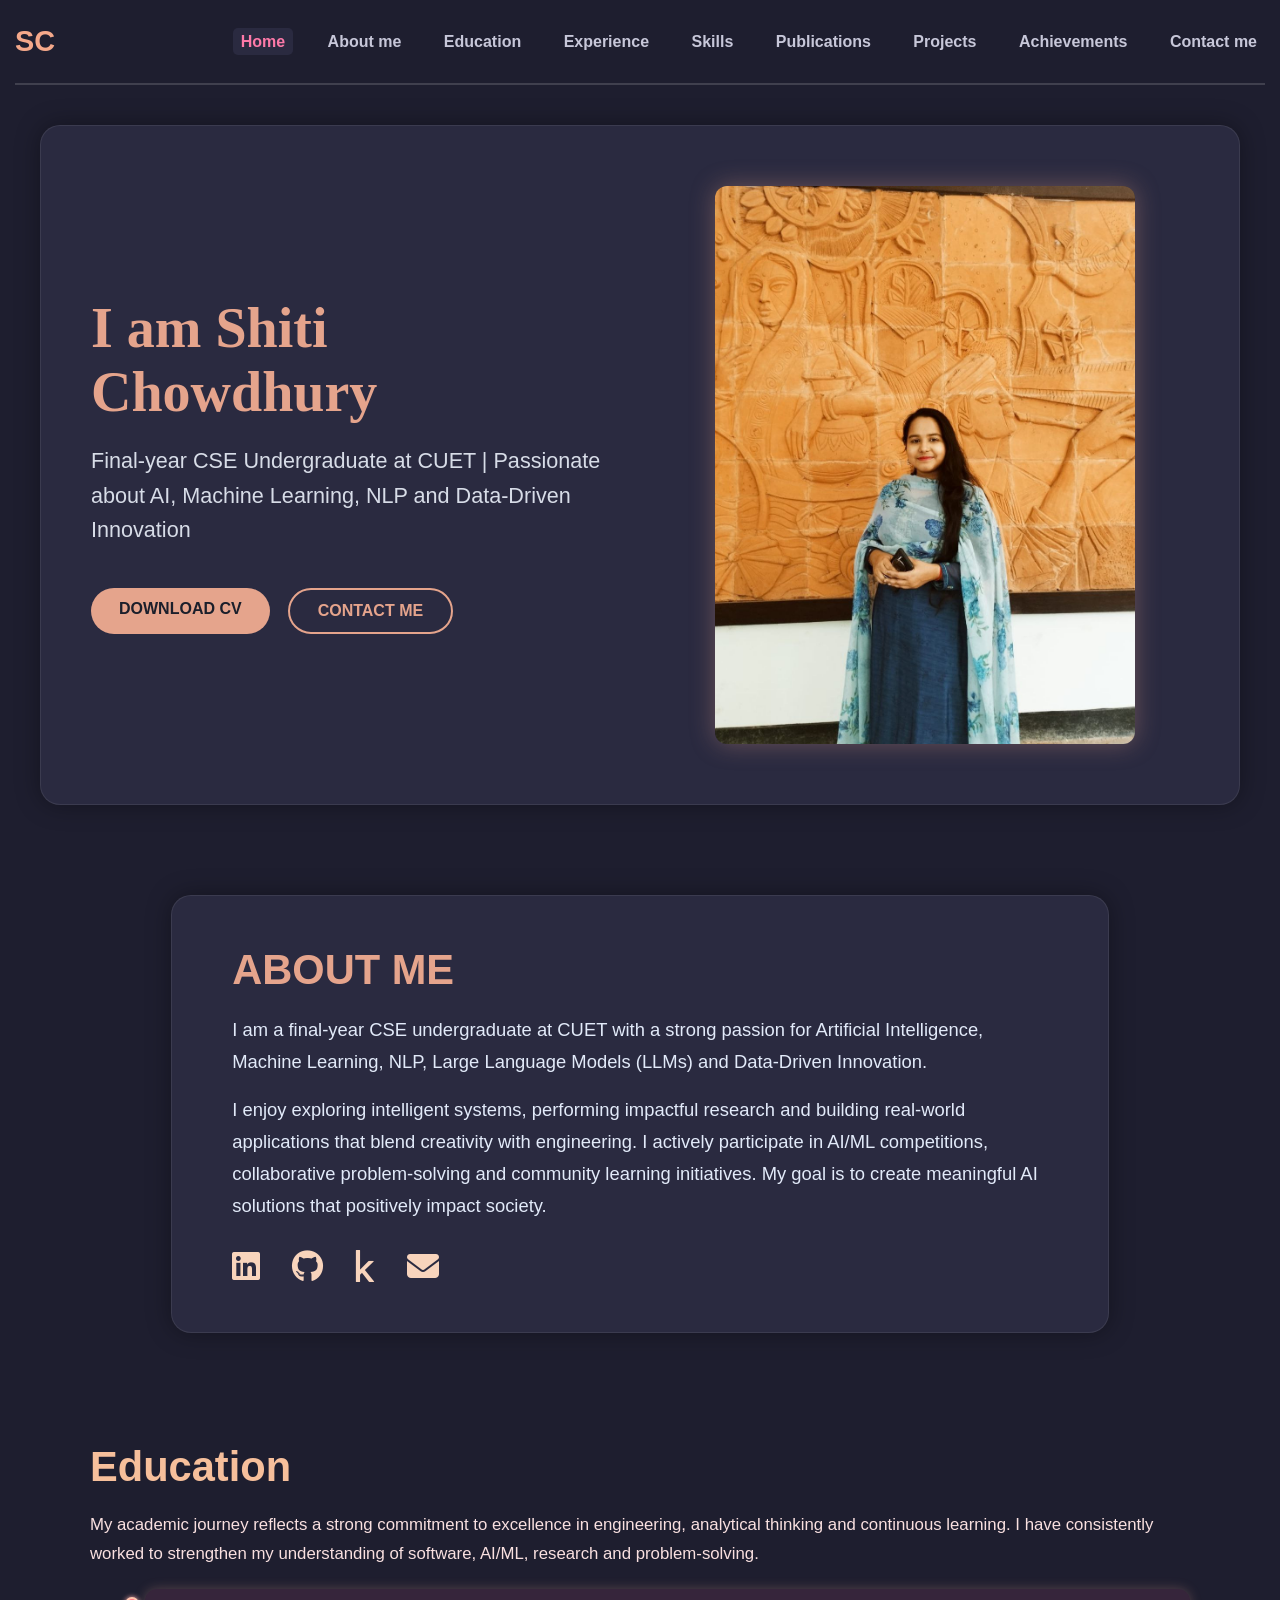
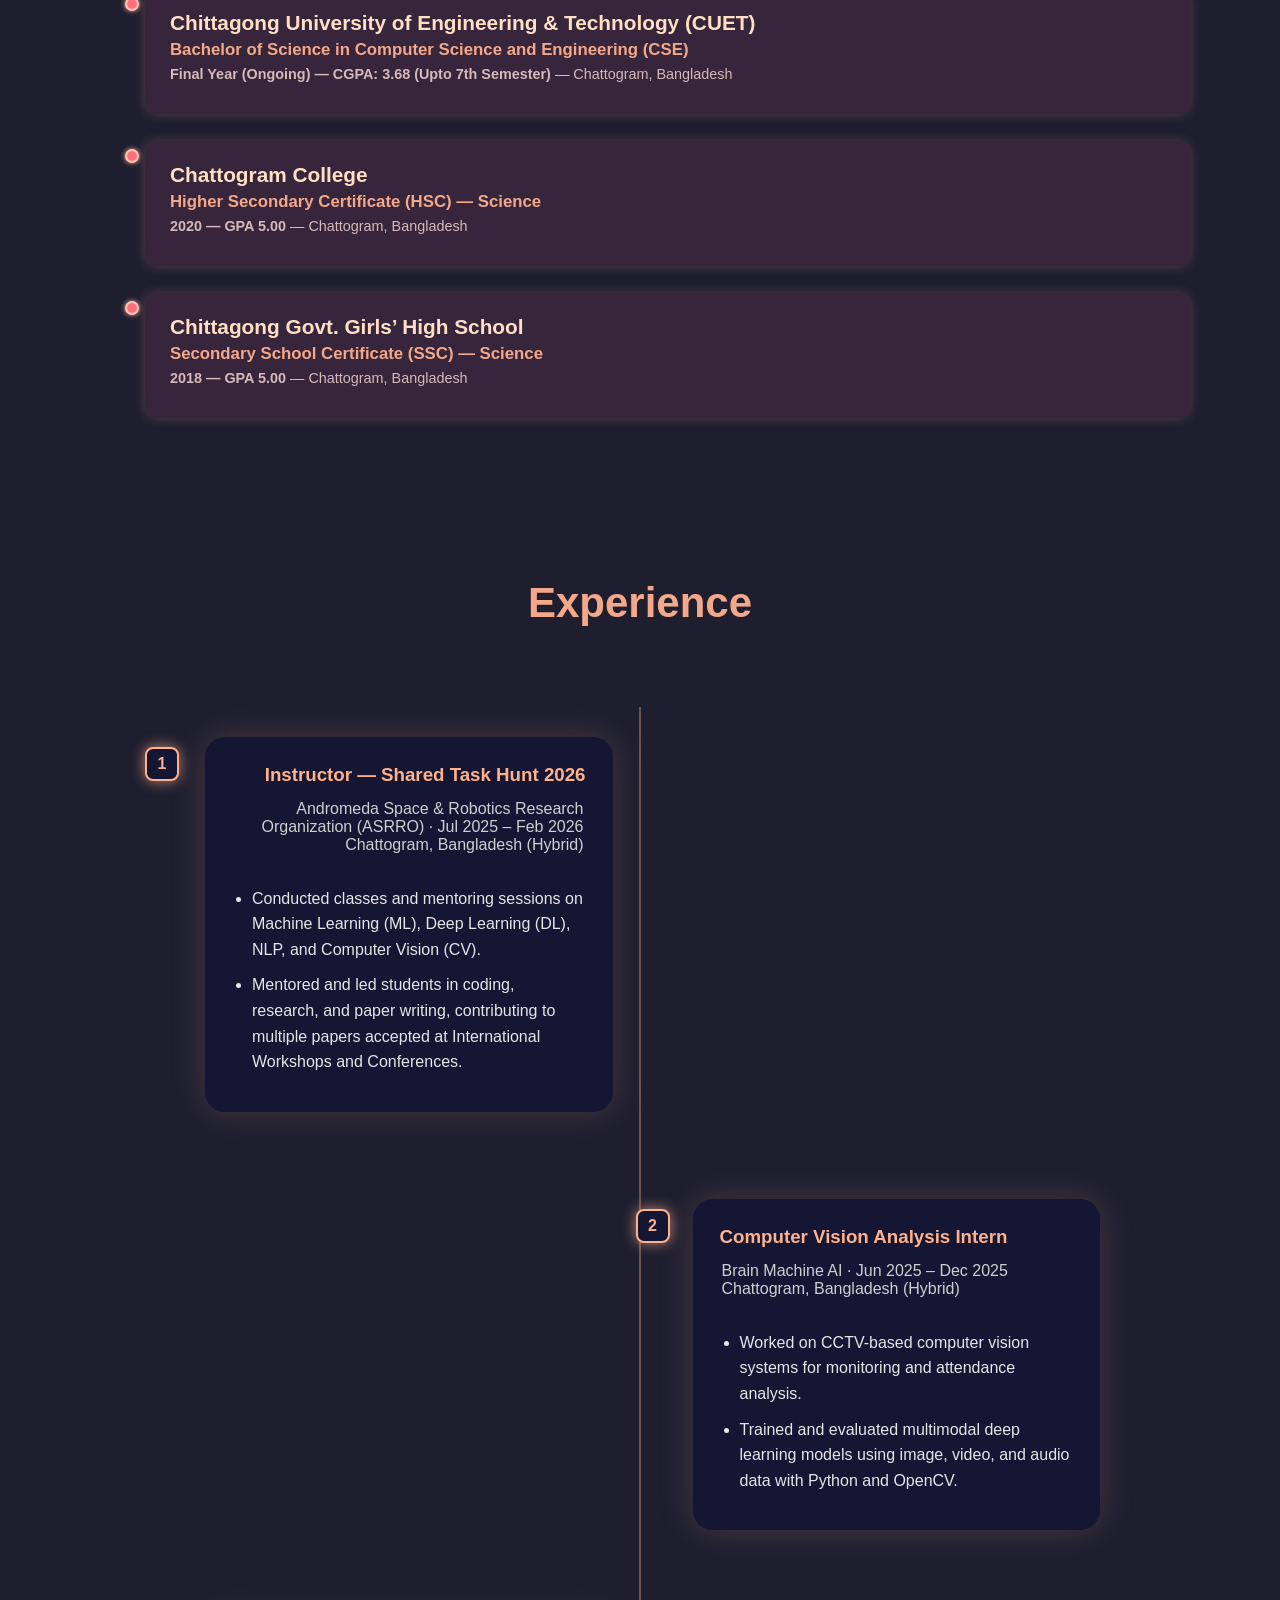
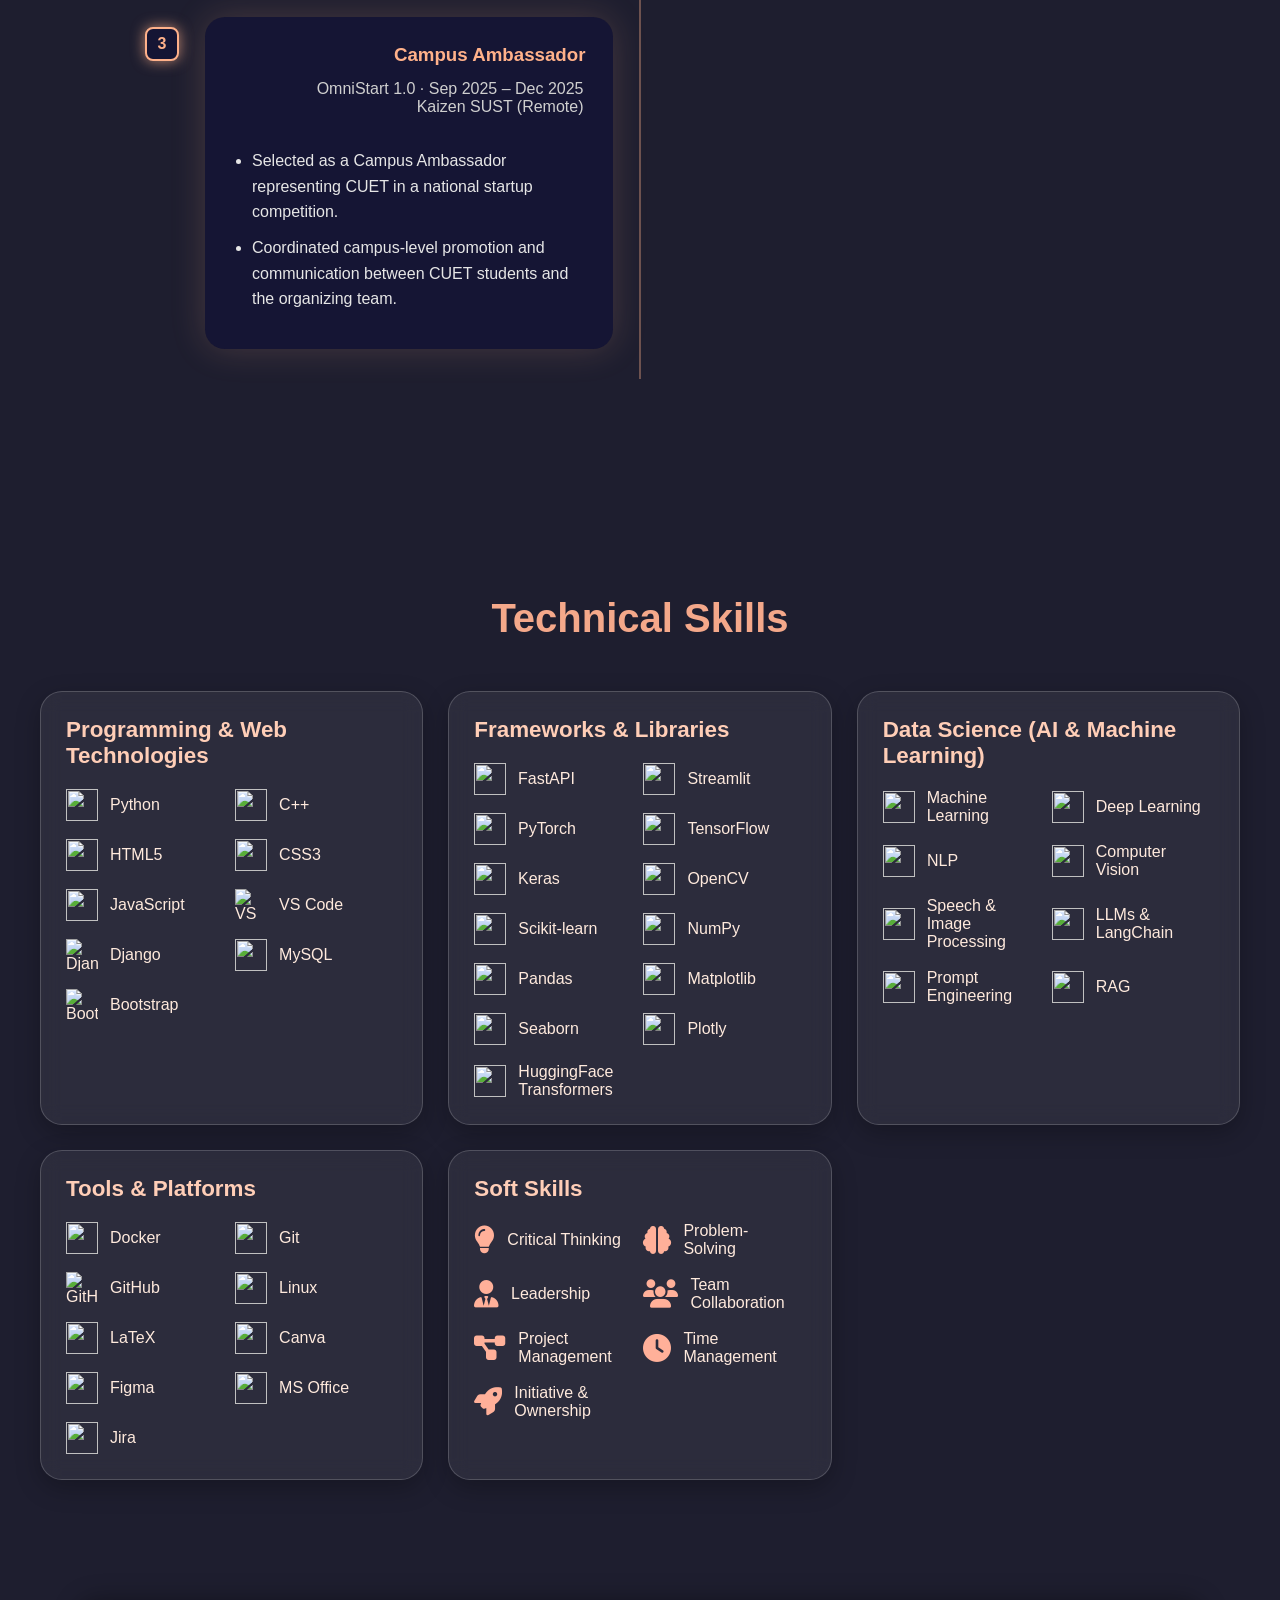
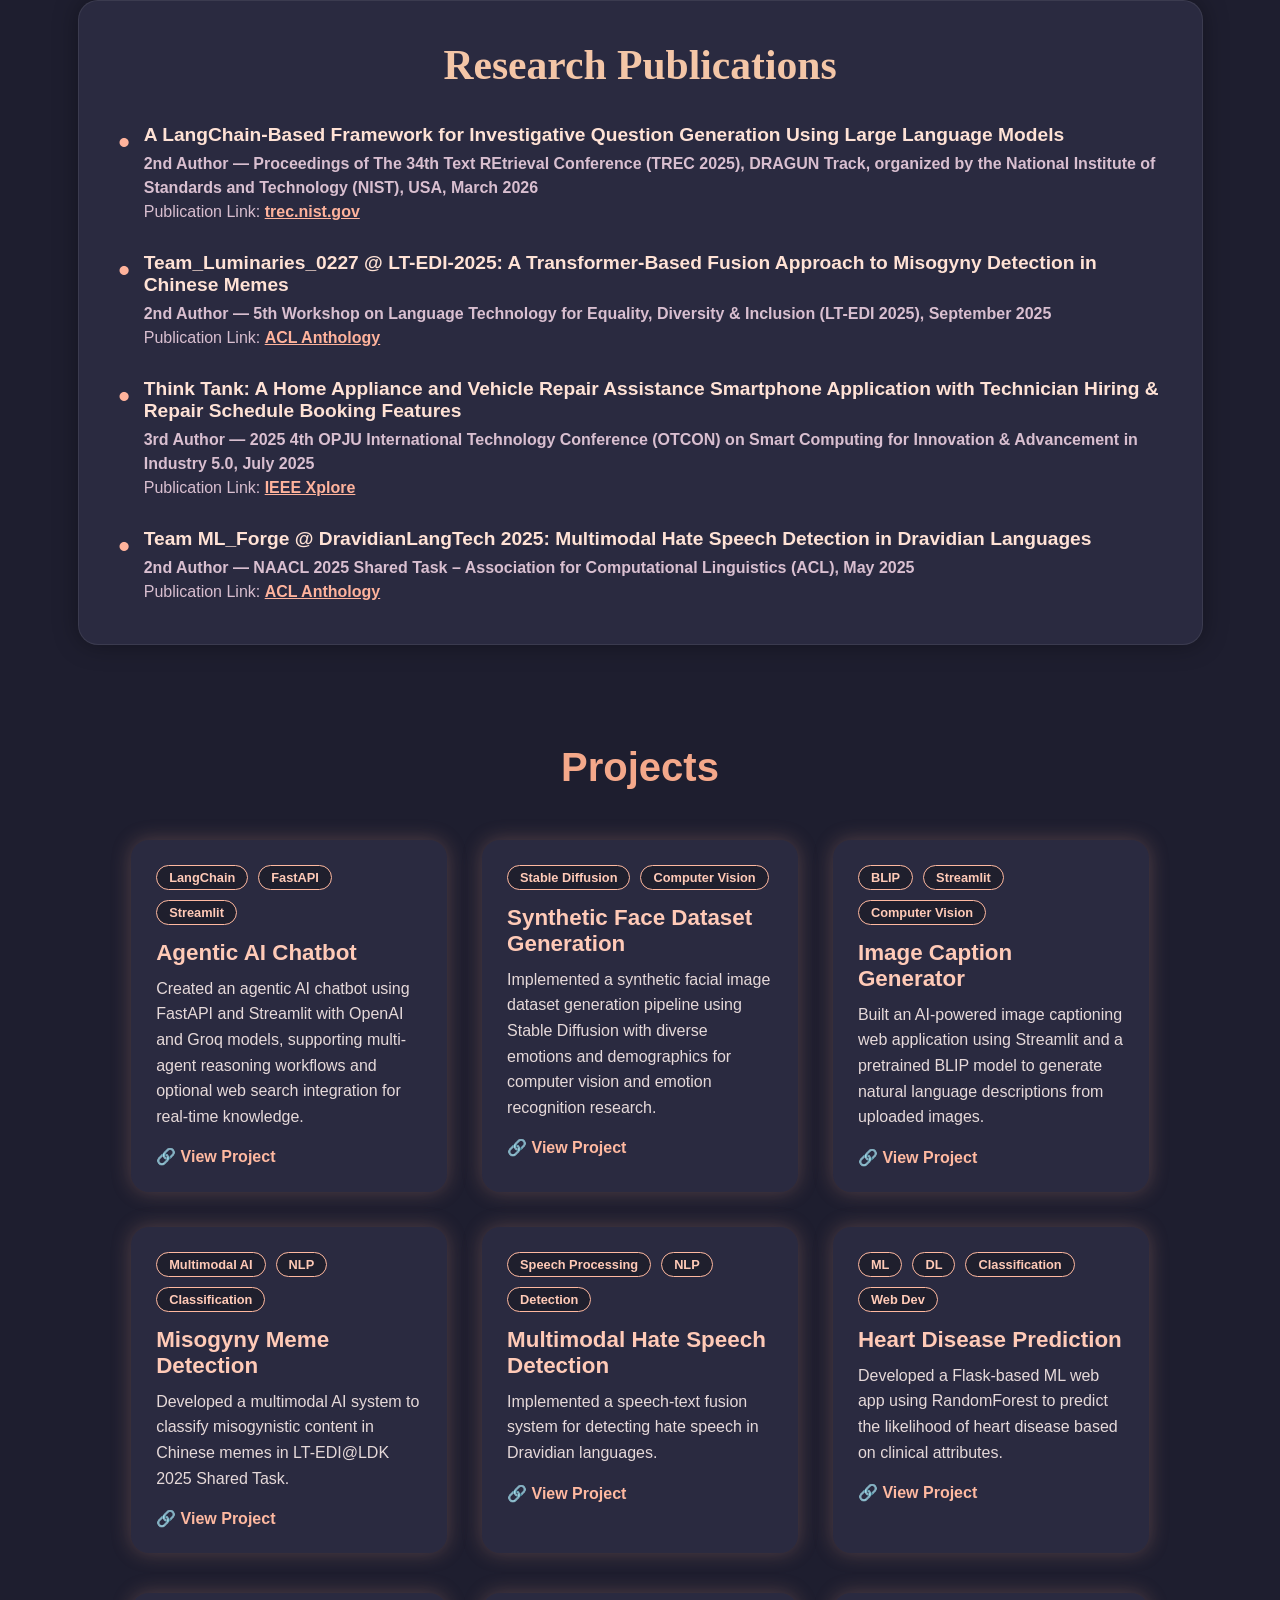
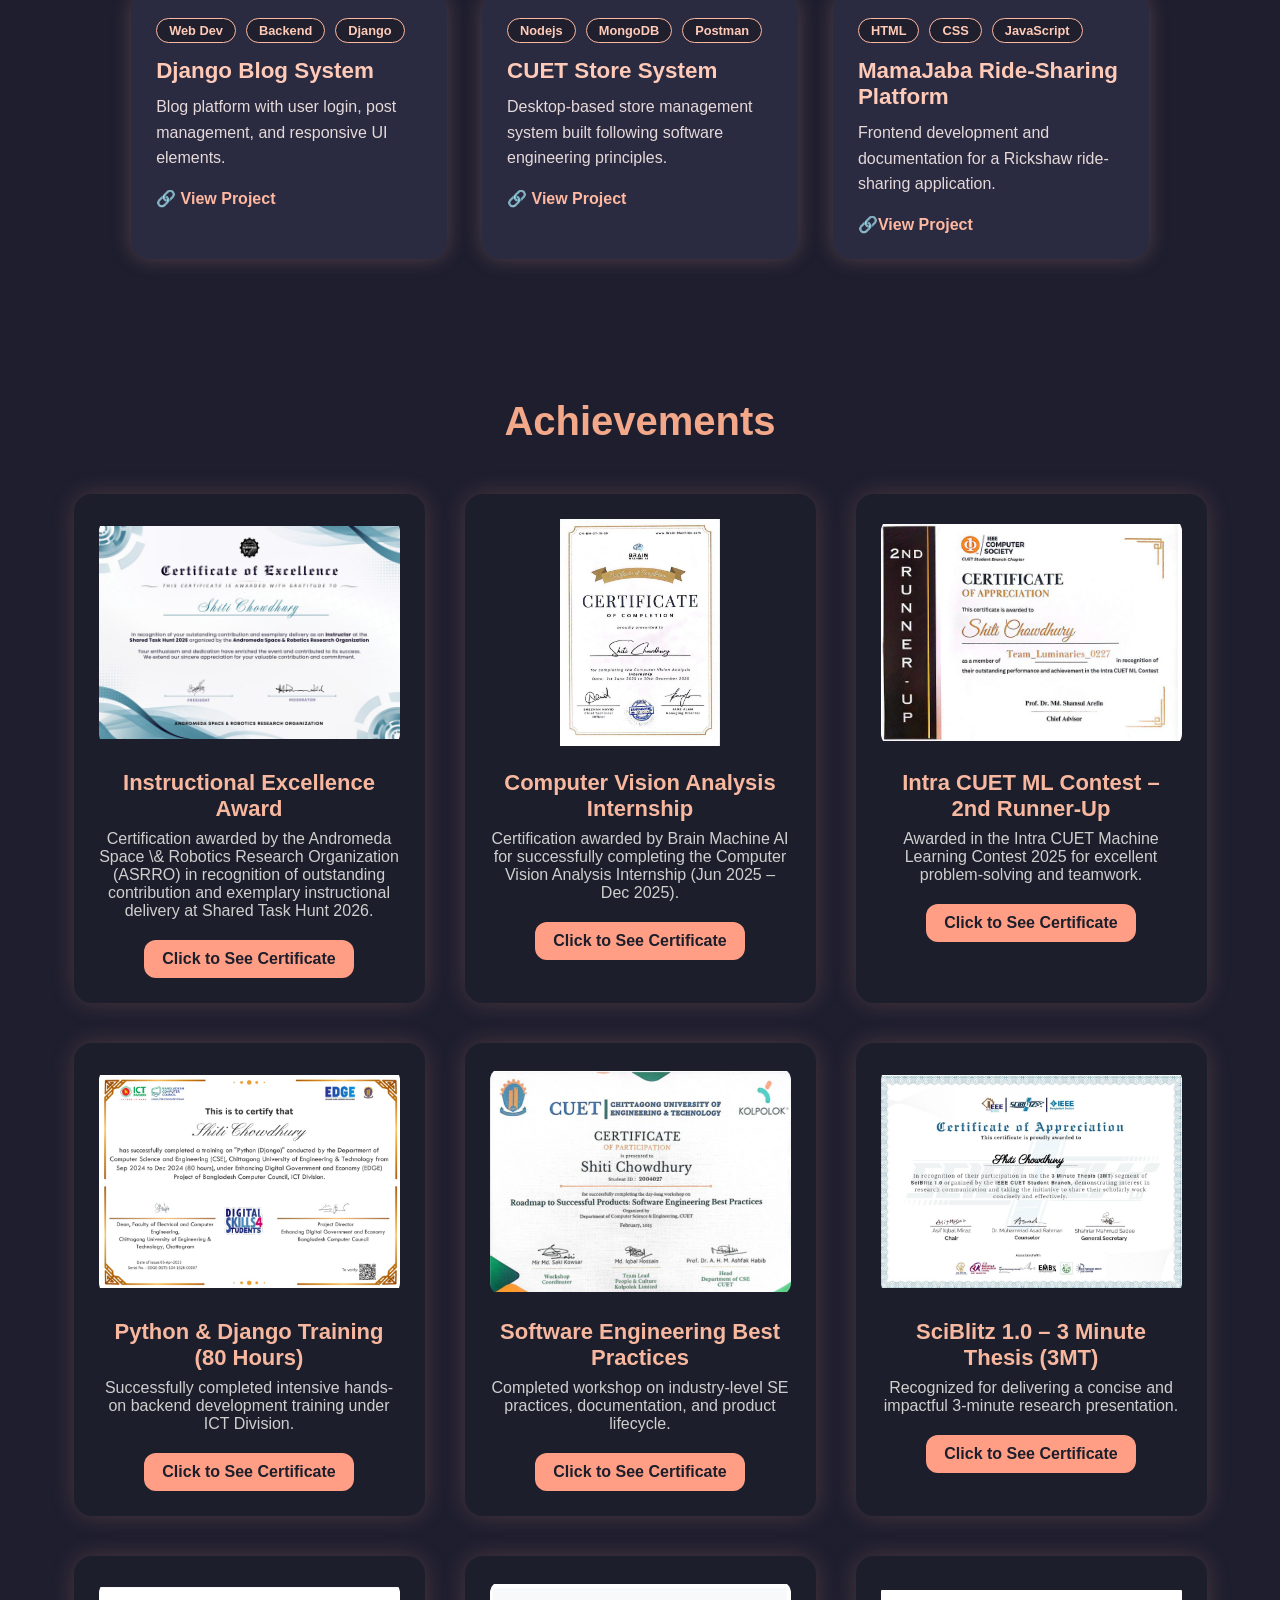
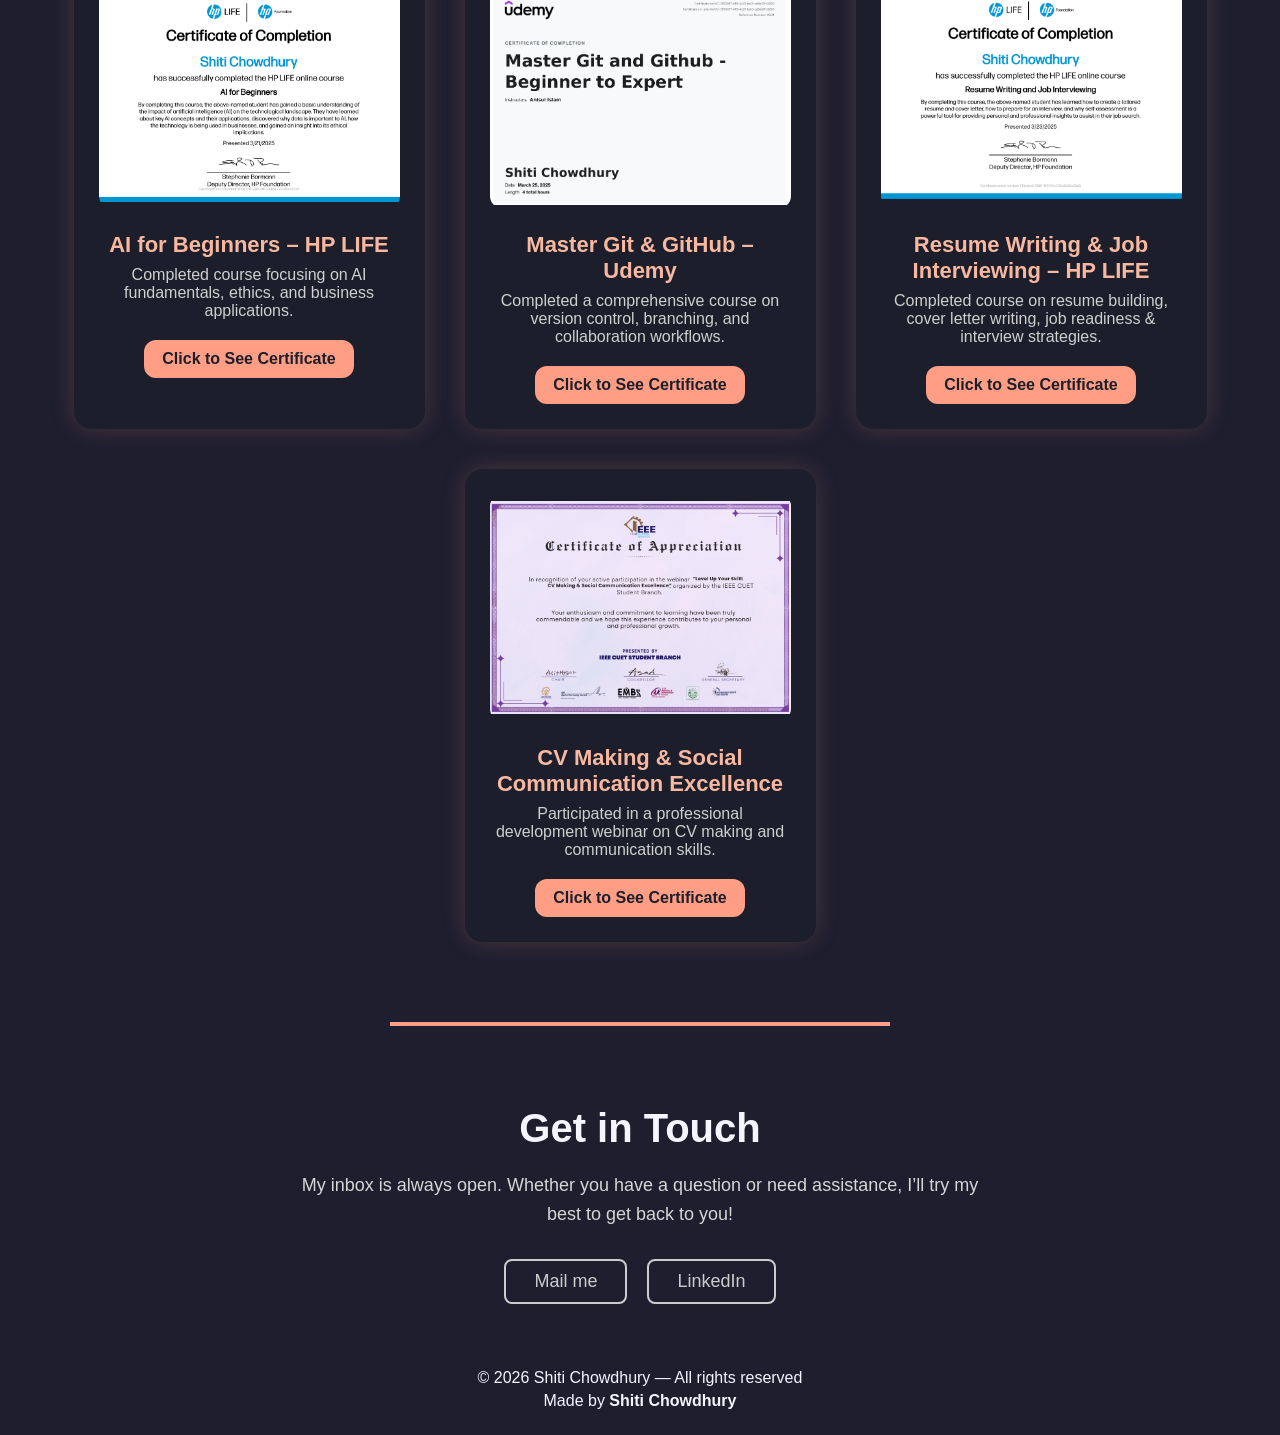
==== _layouts/default.html @ 94cd944e "Update default.html" ====
<!DOCTYPE html>
<html lang="en">
<head>
  <meta charset="UTF-8" />
  <meta name="viewport" content="width=device-width, initial-scale=1" />
  <title>Shiti Chowdhury Portfolio</title>

  <link rel="stylesheet" href="https://cdnjs.cloudflare.com/ajax/libs/font-awesome/6.5.0/css/all.min.css">

  <style>
/* RESET */
*{
  margin:0;
  padding:0;
  box-sizing:border-box;
  font-family:"Poppins",sans-serif;
}

/* COLORS */
:root{
  --bg-main:#1E1E2F;
  --bg-card:#2A2A40;
  --primary:#f4a88a;
  --secondary:#f4a88a;
  --accent:#FD79A8;
  --text-main:#F5F5FF;
  --text-light:#C7C7D9;
}

body{
  background:var(--bg-main);
  color:var(--text-main);
  padding:25px 15px;
  display:flex;
  flex-direction:column;
  align-items:center;
}

/* LINKS */
a{
  color:var(--secondary);
  text-decoration:none;
  transition:.3s;
}
a:hover{
  color:var(--accent);
}

/* HEADER */
header{
  width:100%;
  max-width:1250px;
  padding-bottom:25px;
  display:flex;
  justify-content:space-between;
  border-bottom:2px solid rgba(255,255,255,0.15);
  align-items:center;
  position: static;
  z-index: 9999;
  


}

header.scrolled {
  box-shadow: 0 4px 14px rgba(0,0,0,0.35);
}

header .logo{
  font-size:1.8rem;
  font-weight:900;
  background:linear-gradient(45deg,var(--primary),var(--secondary));
  -webkit-background-clip:text;
  -webkit-text-fill-color:transparent;
}

header nav a{
  margin-left:22px;
  font-weight:600;
  color:var(--text-light);
  padding:5px 8px;
  border-radius:5px;
}

header nav a:hover,
header nav a.active{
  background:var(--bg-card);
  color:var(--accent);
}

/* HERO SECTION */
.hero-new {
  width: 100%;
  max-width: 1200px;
  margin: 40px auto;
  display: flex;
  align-items: center;
  justify-content: space-between;

  background: #1f2337;  /* dark navy (matching your skills section) */
  border-radius: 20px;
  padding: 60px 50px;
  gap: 40px;

  box-shadow: 0 0 25px rgba(0, 0, 0, 0.35); /* soft glow */
  border: 1px solid rgba(255, 255, 255, 0.08);
  background:var(--bg-card);
}

.hero-left { flex: 1; }
.hero-right { flex: 1; display:flex; justify-content:center; }

/* Title */
.hero-title {
  font-size: 3.5rem;
  font-weight: 800;
  color: #e5a48c;            /* same peach tone as your skill headings */
  font-family: 'Georgia', serif;
  margin-bottom: 20px;
}

/* Typing Text */
.hero-sub {
  font-size: 1.35rem;
  color: #d7dce7;           /* soft white/gray readable on dark */
  margin-top: 18px;
  line-height: 1.6;
  opacity: 0;
  transition: opacity 1s ease-in;
  margin-bottom: 40px;
  min-height: 80px;
  display: block;
  
}

/* Buttons */
.hero-buttons {
  display: flex;
  gap: 18px !important;
}

/* Primary Button */
.btn-primary {
  padding: 12px 28px;
  background: #e5a48c;
  color: #1b1f2b;
  border-radius: 30px;
  font-weight: 700;
  text-transform: uppercase;
  transition: 0.3s;
}
.btn-primary:hover {
  background: #f3bba5;
}

/* Outline Button */
.btn-outline {
  padding: 12px 28px;
  border-radius: 30px;
  border: 2px solid #e5a48c;
  color: #e5a48c;
  font-weight: 700;
  text-transform: uppercase;
  transition: 0.3s;
}
.btn-outline:hover {
  background: #e5a48c;
  color: #1b1f2b;
}

/* Image */
.hero-img-illustration {
  width: 420px;
  border-radius: 12px;
  box-shadow: 0 0 25px rgba(231, 161, 136, 0.35); /* matching peach glow */
  object-fit: cover;
}


/* ABOUT ME */
/* ABOUT ME - Dark Theme Matched */
.about-simple {
  background: #1f2337;              /* dark navy (same as skills cards) */
  padding: 50px 60px;
  border-radius: 20px;
  width: 75%;
  margin: 50px auto;

  box-shadow: 0 0 25px rgba(0, 0, 0, 0.35);
  border: 1px solid rgba(255, 255, 255, 0.08);
  background:var(--bg-card);
  background:var(--bg-card);
  
}

/* ABOUT TITLE */
.about-title {
  font-size: 2.6rem;
  font-weight: 800;
  color: #e5a48c;                   /* peach accent */
  margin-bottom: 20px;
  text-align: left;
}

/* ABOUT TEXT */
.about-text {
  font-size: 1.15rem;
  color: #e2eaf9;                   /* soft light gray for readability */
  line-height: 1.75;
  margin-bottom: 15px;
}

/* SOCIAL ICONS */
.about-icons {
  margin-top: 28px;
  display: flex;
  gap: 32px;
}

.about-icons i {
  font-size: 32px;
  color: #f8d4bc;                   /* soft white */
  transition: 0.3s;
}

.about-icons i:hover {
  color: #e5a48c;                   /* peach hover (consistent theme) */
  transform: translateY(-4px);
}


/* SECTIONS */
.section-title{
  font-size:2.4rem;
  font-weight:900;
  margin:40px 0;
  text-align:center;
  background:linear-gradient(45deg,var(--primary),var(--secondary));
  -webkit-background-clip:text;
  -webkit-text-fill-color:transparent;
  
}

/* GRIDS / CARDS */
.education-cards,
.skills-grid,
.projects-grid{
  display:flex;
  flex-wrap:wrap;
  gap:24px;
  justify-content:center;
}

.card{
  background:var(--bg-card);
  padding:22px 30px;
  border-radius:18px;
  box-shadow:0 0 15px var(--primary);
  width:360px;
}

.skill-card{
  padding:15px;
  background:var(--bg-card);
  border-radius:12px;
  
}

.skill-name{
  color:var(--secondary);
  font-weight:700;
}

.project-card{
  background:var(--bg-card);
  padding:20px;
  border-radius:18px;
  box-shadow:0 0 15px var(--primary);
  width:330px;
}

.project-title{
  font-size:1.3rem;
  font-weight:800;
  color:var(--secondary);
}

.project-desc{ color:var(--text-light); margin-top:10px; }

/* CONTACT */
.contact-container{
  display:flex;
  gap:30px;
  flex-wrap:wrap;
  justify-content:center;
}

.contact-info,.contact-form{
  background:var(--bg-card);
  padding:25px;
  border-radius:20px;
  width:360px;
  box-shadow:0 0 15px var(--primary);
}

.contact-item{ margin-bottom:15px; color:var(--secondary); font-weight:600; }

.contact-form input,
.contact-form textarea{
  width:100%;
  background:#1b1b2d;
  border:none;
  padding:12px;
  margin-bottom:12px;
  border-radius:10px;
  color:white;
}

.btn-send{
  background:var(--accent);
  padding:12px;
  width:100%;
  border-radius:30px;
  font-weight:900;
  cursor:pointer;
}
.btn-send:hover{
  background:var(--primary);
  color:#fff;
}

/* ===== EDUCATION SECTION ===== */

.edu-section {
  width: 100%;
  max-width: 1100px;
  margin: 80px auto;
  /* background:var(--bg-card);
  padding: 80px 50px; */

}

.edu-title {
  font-size: 2.6rem;
  font-weight: 900;
  color: #f6bf9b;
  text-align: left;
  margin-top: -20px;
  margin-bottom: 20px;
}


.edu-intro {
  font-size: 1.05rem;
  color: #f9e0e0;
  margin-bottom: 20px;
  line-height: 1.7;
}

/* Timeline container */
.timeline {
  position: relative;
  margin-left: 30px;
  /* border-left:  solid #e5a48c;  */
  padding-left: 25px;
}

/* Single item layout */
.timeline-item {
  position: relative;
  margin-bottom: 27px;
}

/* Dots */
.timeline-dot {
  width: 14px;
  height: 14px;
  background: #ff6f7d;
  border-radius: 50%;
  position: absolute;
  left: -20px;
  top: 8px;
  border: 2px solid #ffc6ae;
  box-shadow: 0 0 5px #ffb1b1;
}

/* Cards */
.timeline-card {
  background: #36253b;
  padding: 22px 25px;
  border-radius: 12px;
  box-shadow: 0 0 12px rgba(255, 178, 156, 0.25);
}

.timeline-card h3 {
  color: #ffe0c4;
  font-size: 1.3rem;
  margin-bottom: 5px;
}

.timeline-card h4 {
  color: #f4a88a;
  font-size: 1.05rem;
  margin-bottom: 6px;
}

.timeline-card .year {
  font-size: 0.9rem;
  color: #d8b9b9;
  margin-bottom: 10px;
}

.timeline-card .details {
  font-size: 0.95rem;
  color: #e8d5d5;
  line-height: 1.6;
}

/* Responsive */
@media(max-width: 700px) {
  .timeline {
    margin-left: 18px;
  }
  .timeline-dot {
    left: -30px;
  }
}

.skills-category {
  max-width: 1200px;
  margin: 60px auto;
}

.skill-card-grid {
  display: grid;
  grid-template-columns: repeat(auto-fit, minmax(320px, 1fr));
  gap: 25px;
}

.skill-box-card {
  background: #ffffff10;
  padding: 25px;
  border-radius: 22px;
  backdrop-filter: blur(10px);
  border: 1px solid rgba(255,255,255,0.18);
  box-shadow: 0 8px 25px rgba(0,0,0,0.25);
}

.skill-box-card h3 {
  font-size: 1.4rem;
  font-weight: 800;
  margin-bottom: 20px;
  color: #ffceb7;
}

.skill-items {
  display: flex;
  flex-wrap: wrap;
  gap: 18px 20px;
}

.skill-item {
  display: flex;
  align-items: center;
  gap: 12px;
  width: 45%;
  font-size: 1rem;
  color: #ffeadd;
  font-weight: 500;
}

.skill-item img {
  width: 32px;
  height: 32px;
}

.skill-item i {
  font-size: 28px;
  color: #ffb099;
}

#skills {
  margin-top: 2px !important;   /* আগে হয়তো 60px বা 80px ছিল */
  padding-top: 2px;
  margin-bottom: -2px !important;
}

#education {
  margin-bottom: 2px !important;
  padding-bottom: 2px !important;
}

.pub-section {
  width: 90%;
  max-width: 1200px;
  margin: 60px auto;
  padding: 40px;

  background: #1f2337;                 /* Dark navy theme */
  border-radius: 20px;
  box-shadow: 0 0 25px rgba(0, 0, 0, 0.35);
  border: 1px solid rgba(255, 255, 255, 0.08);
   background:var(--bg-card);
}


.pub-title {
  text-align: center;
  font-size: 2.6rem;
  font-weight: 900;
  color: #f4c6a7;
  margin-bottom: 35px;
  font-family: Georgia, serif;
}

.pub-list {
  display: flex;
  flex-direction: column;
  gap: 28px;
}

.pub-item {
  display: flex;
  align-items: flex-start;
  gap: 14px;
}

.bullet {
  font-size: 2rem;
  color: #ffb39c;
  font-weight: bold;
}

.pub-main {
  font-size: 1.2rem;
  color: #ffe2d5;
  font-weight: 600;
  margin-bottom: 6px;
}

.pub-sub {
  font-size: 1rem;
  color: #d9bfd0;
  line-height: 1.5;
}

.pub-link {
  color: #ffb39c;
  font-weight: 600;
  text-decoration: underline;
}

.pub-link:hover {
  color: #ffd5c7;
}

/* Row alignment */
.projects-row {
  display: flex;
  justify-content: center;   /* Cards will stay centered */
  gap: 35px;                 /* Space between cards */
  margin: 40px auto;
  padding: 0 40px;           /* Left-right padding */
  flex-wrap: wrap;           /* Allows wrapping for small screens */
}

/* Card Styling */
.project-card {
  background: #2a2a40;
  padding: 25px;
  width: 27%;                /* Decreased width */
  min-width: 300px;          /* Prevents shrinking too small */
  border-radius: 18px;
  box-shadow: 0 0 20px #f4a88a40;
  transition: 0.3s;
}

.project-card:hover {
  transform: translateY(-6px);
  box-shadow: 0 0 25px #f4a88a70;
}

/* Tech tags */
.tech-tags {
  display: flex;
  gap: 10px;
  flex-wrap: wrap;
  margin-bottom: 15px;
}

.tag {
  background: #1f1f2d;
  color: #ffcab7;
  border: 1px solid #ffb9a0;
  padding: 4px 12px;
  border-radius: 20px;
  font-size: 0.8rem;
  font-weight: 600;
}

/* Title & Text */
.project-title {
  font-size: 1.4rem;
  color: #ffcab7;
  margin-bottom: 10px;
  font-weight: 900;
}

.project-desc {
  color: #e6d9d9;
  line-height: 1.6;
  margin-bottom: 18px;
}

/* GitHub Link */
.project-link {
  color: #ffb9a0;
  font-weight: 700;
  text-decoration: none;
  transition: 0.3s ease;
}

.project-link:hover {
  color: #ffcbb7;
}

/* Achievements Section */
#achievements {
  padding: 60px 40px;
  text-align: center;
}

.section-title {
  font-size: 40px;
  font-weight: 700;
  margin-bottom: 50px;
  color: #f8b8a0;
}

/* Row */
.achievement-row {
  display: flex;
  justify-content: center;
  gap: 40px;
  flex-wrap: wrap;
}

/* Card */
.ach-card {
  background: #1c1f2b;
  width: 30%;
  min-width: 330px;
  padding: 25px;
  border-radius: 18px;
  box-shadow: 0 0 25px rgba(255, 153, 120, 0.2);
  transition: 0.3s;
}

.ach-card:hover {
  transform: translateY(-5px);
  box-shadow: 0 0 35px rgba(255, 153, 120, 0.35);
}

/* Image */
.ach-img {
  width: 100%;
  border-radius: 12px;
  margin-bottom: 20px;
  height: 227px;
  object-fit: contain; 
  
}

.ach-img {
  width: 100%;
          /* চাইলে 160 / 200px করতে পারো */
  /* image কাটবে না */
}

/* Title */
.ach-title {
  font-size: 22px;
  font-weight: 600;
  margin-bottom: 8px;
  color: #f8b8a0;
}

/* Description */
.ach-desc {
  color: #cfcfcf;
  font-size: 16px;
  margin-bottom: 15px;
}

/* Button */
.ach-btn {
  display: inline-block;
  margin-top: 5px;
  padding: 10px 18px;
  background: #ff9e85;
  color: #1c1f2b;
  font-weight: 600;
  border-radius: 12px;
  text-decoration: none;
  transition: 0.25s;
}

.ach-btn:hover {
  background: #ffb7a3;
}

#contact-section {
  text-align: center;
  padding: 60px 20px;
}

.contact-title {
  font-size: 40px;
  font-weight: 600;
  margin-bottom: 20px;
}

.contact-text {
  font-size: 18px;
  max-width: 700px;
  margin: 0 auto 30px auto;
  line-height: 1.6;
  color: #d6d6d6;
}

/* Button Row */
.contact-btn-row {
  display: flex;
  gap: 20px;
  justify-content: center;
  margin-top: 10px;
}

/* Buttons identical to your existing style */
.contact-btn {
  padding: 10px 28px;
  border: 2px solid #ccc;
  border-radius: 8px;
  font-size: 18px;
  text-decoration: none;
  color: #ccc;
  transition: 0.3s ease;
}

.contact-btn:hover {
  background: #ccc;
  color: #111;
}

.custom-footer {
  text-align: center;
  padding: 40px 20px;
  background: #0e0e17;
  color: #f5e1e6;
  font-family: "Poppins", sans-serif;
  border-top: 1px solid rgba(255, 255, 255, 0.1);
}

.footer-logo {
  width: 60px;
  margin-bottom: 15px;
  opacity: 0.9;
}

.footer-copy {
  font-size: 18px;
  margin: 5px 0;
}

.footer-made {
  font-size: 17px;
  margin-top: 5px;
}

.heart {
  color: #ff4d6d;
  font-size: 20px;
}

/* =================================
   EXPERIENCE SECTION (SAFE & SCOPED)
================================= */
#experience {
  position: relative;
  isolation: isolate;
  padding: 90px 10%;
  background: ;
  color: #ffffff;
}

/* Section Title */
#experience .section-title {
  text-align: center;
  font-size: 42px;
  margin-bottom: 80px;
  color: #ffb18a;
}

/* Timeline Wrapper */
#experience .timeline {
  position: relative;
  max-width: 1100px;
  margin: auto;
}

/* Vertical Line (Education Style) */
#experience .timeline::after {
  content: "";
  position: absolute;
  width: 2px;
  background: rgba(255, 177, 138, 0.35);
  top: 0;
  bottom: 0;
  left: 50%;
  transform: translateX(-50%);
}

/* Timeline Item */
#experience .timeline-item {
  position: relative;
  width: 50%;
  padding: 30px 40px;
  box-sizing: border-box;
}

#experience .timeline-item.left {
  left: 0;
  text-align: right;
}

#experience .timeline-item.right {
  left: 50%;
  text-align: left;
}

/* Number Box (Education Look) */
#experience .timeline-dot {
  position: absolute;
  top: 40px;
  width: 34px;
  height: 34px;
  background: #151534;
  border: 2px solid #ffb18a;
  color: #ffb18a;
  font-weight: 600;
  border-radius: 8px;
  display: flex;
  align-items: center;
  justify-content: center;
  box-shadow: 0 0 14px rgba(255, 177, 138, 0.7);
  z-index: 2;
}

#experience .timeline-item.left .timeline-dot {
  right: -17px;
}

#experience .timeline-item.right .timeline-dot {
  left: -17px;
}

/* Card (Skills/Projects Theme) */
#experience .timeline-content {
  background: #151534;
  padding: 27px;
  border-radius: 20px;
  box-shadow: 0 0 35px rgba(255, 177, 138, 0.18);
  backdrop-filter: blur(6px);
  opacity: 0;
  transform: translateY(40px);
  transition: 0.2s ease;
}

/* Text Styling */
#experience .timeline-content h3 {
  color: #ffb18a;
  margin-bottom: 12px;
}

#experience .timeline-meta {
  font-size: 16px;
  color: #cfcfcf;
  padding: 2px;


  margin-bottom: 30px;
  display: block;
}

#experience .timeline-content ul {
  padding-left: 2px;
  margin: 0;
}

#experience .timeline-content li {
  margin-bottom: 2px;
  line-height: 1.6;
  color: #e6e6e6;
}

#experience .timeline-content ul {
  padding-left: 20px;
  margin: 0;
  text-align: left;   /* 👈 important */
}

#experience .timeline-content li {
  text-align: left;   /* 👈 bullet text left */
  margin-bottom: 10px;
  line-height: 1.6;
}


/* ================================
   RESPONSIVE
================================ */
@media (max-width: 768px) {
  #experience {
    padding: 70px 6%;
  }

  #experience .timeline::after {
    left: 20px;
  }

  #experience .timeline-item {
    width: 100%;
    padding-left: 70px;
    padding-right: 20px;
    text-align: left;
  }

  #experience .timeline-item.right {
    left: 0;
  }

  #experience .timeline-dot {
    left: 3px !important;
  }
}


  </style>
</head>

<body>

<!-- HEADER -->
<header>
  <div class="logo">SC</div>
  <nav>
    <a href="#home" class="active">Home</a>
    <a href="#about">About me</a>
    <a href="#education">Education</a>
    <a href="#experience">Experience</a>
    <a href="#skills-category">Skills</a>
    <a href="#publications">Publications</a>
    <a href="#projects">Projects</a>
    <a href="#achievements">Achievements</a>
    <a href="#contact-section">Contact me</a>
  </nav>
</header>

<!-- HERO -->
<section class="hero-new" id="home">

  <div class="hero-left">

    <h1 class="hero-title">I am Shiti Chowdhury</h1>

    <p id="typingText" class="hero-sub"></p>

    <div class="hero-buttons">
      <a class="btn-primary" 
         href="https://drive.google.com/file/d/11kE-8F9vHn-OfJq0q8pKQeYedqo0HPWs/view?usp=drive_link"
         target="_blank">
        Download CV
      </a>

      <a class="btn-outline" href="#contact-section">Contact Me</a>
    </div>

  </div>

  <div class="hero-right">
    <img src="/assets/css/me.png" class="hero-img-illustration" alt="Shiti Chowdhury">
  </div>

</section>

<!-- ABOUT ME -->
<section class="about-simple" id="about">

  <h2 class="about-title">ABOUT ME</h2>

  <p class="about-text">
    I am a final-year CSE undergraduate at CUET with a strong passion for Artificial Intelligence, 
    Machine Learning, NLP, Large Language Models (LLMs) and Data-Driven Innovation. 
  </p>

  <p class="about-text">
    I enjoy exploring intelligent systems, performing impactful research and building 
    real-world applications that blend creativity with engineering.
    I actively participate in AI/ML competitions, collaborative problem-solving and 
    community learning initiatives. My goal is to create meaningful AI solutions 
    that positively impact society.
  </p>

  <div class="about-icons">
    <a href="https://www.linkedin.com/in/shiti-chowdhury/" target="_blank"><i class="fab fa-linkedin"></i></a>
    <a href="https://github.com/SHITICHY21" target="_blank"><i class="fab fa-github"></i></a>
    <a href="https://www.kaggle.com/" target="_blank"><i class="fab fa-kaggle"></i></a>
    <a href="mailto:shitichowdhury21@gmail.com"><i class="fas fa-envelope"></i></a>
  </div>

</section>

<section id="education" class="edu-section">
  <h2 class="edu-title">Education</h2>

  <p class="edu-intro">
    My academic journey reflects a strong commitment to excellence in engineering,
    analytical thinking and continuous learning. I have consistently worked to strengthen
    my understanding of software, AI/ML, research and problem-solving.
  </p>

  <div class="timeline">

    <!-- CUET -->
    <div class="timeline-item">
      <div class="timeline-dot"></div>
      <div class="timeline-card">
        <h3>Chittagong University of Engineering & Technology (CUET)</h3>
        <h4>Bachelor of Science in Computer Science and Engineering (CSE)</h4>
        <p class="year"><b>Final Year (Ongoing) — CGPA: 3.68 (Upto 7th Semester) </b> — Chattogram, Bangladesh</p>
        <!-- <p class="details">
          Currently specializing in Artificial Intelligence, Machine Learning, Deep Learning
          and advanced software development. Engaged in academic research and collaborative work.
        </p> -->
      </div>
    </div>

    <!-- College -->
    <div class="timeline-item">
      <div class="timeline-dot"></div>
      <div class="timeline-card">
        <h3>Chattogram College</h3>
        <h4>Higher Secondary Certificate (HSC) — Science</h4>
        <p class="year"><b>2020 — GPA 5.00 </b>— Chattogram, Bangladesh</p>
        <!-- <p class="details">
          Focused on science subjects with strong analytical, mathematical
          and problem-solving foundations essential for engineering.
        </p> -->
      </div>
    </div>

    <!-- School -->
    <div class="timeline-item">
      <div class="timeline-dot"></div>
      <div class="timeline-card">
        <h3>Chittagong Govt. Girls’ High School</h3>
        <h4>Secondary School Certificate (SSC) — Science</h4>
        <p class="year"><b>2018 — GPA 5.00 </b>— Chattogram, Bangladesh</p>
        <!-- <!-- <p class="details"> -->
          <!-- Achieved strong academic results and developed a lifelong passion
          for learning, leadership and scientific exploration. -->
        </p>
      </div>
    </div>

  </div>
</section>

<section class="experience-section" id="experience">
  <h2 class="section-title">Experience</h2>

  <div class="timeline">

   

    <div class="timeline-item left">
  <div class="timeline-dot">1</div>
  
  <div class="timeline-content">
    <h3>Instructor — Shared Task Hunt 2026</h3>
    
    <span class="timeline-meta">
      Andromeda Space & Robotics Research Organization (ASRRO) · Jul 2025 – Feb 2026<br>
      Chattogram, Bangladesh (Hybrid)
    </span>

    <ul>
      <li>
        Conducted classes and mentoring sessions on Machine Learning (ML),
        Deep Learning (DL), NLP,
        and Computer Vision (CV).
      </li>

      <li>
        Mentored and led students in coding, research,
        and paper writing, contributing to multiple papers accepted
        at International Workshops and Conferences.
      </li>
    </ul>
  </div>
</div>

 <!-- Experience 1 -->
    <div class="timeline-item right">
      <div class="timeline-dot">2</div>
      <div class="timeline-content">
        <h3>Computer Vision Analysis Intern</h3>
        <span class="timeline-meta">
          Brain Machine AI · Jun 2025 – Dec 2025<br>
          Chattogram, Bangladesh (Hybrid)
        </span>
        <ul>
          <li>Worked on CCTV-based computer vision systems for monitoring and attendance analysis.</li>
          <li>Trained and evaluated multimodal deep learning models using image, video, and audio data with Python and OpenCV.</li>
        </ul>
      </div>
    </div>

    <!-- Experience 2 -->
    <div class="timeline-item left">
      <div class="timeline-dot">3</div>
      <div class="timeline-content">
        <h3>Campus Ambassador</h3>
        <span class="timeline-meta">
          OmniStart 1.0 · Sep 2025 – Dec 2025<br>
          Kaizen SUST (Remote)
        </span>
        <ul>
          <li>Selected as a Campus Ambassador representing CUET in a national startup competition.</li>
          <li>Coordinated campus-level promotion and communication between CUET students and the organizing team.</li>
        </ul>
      </div>
    </div>

  </div>
</section>

<section id="skills-category" class="skills-category">

  <h2 class="section-title">Technical Skills</h2>

  <div class="skill-card-grid">

    <!-- PROGRAMMING LANGUAGES / TECH STACK -->
    <div class="skill-box-card">
      <h3>Programming & Web Technologies </h3>
      <div class="skill-items">

        <div class="skill-item">
          <img src="https://cdn.jsdelivr.net/gh/devicons/devicon/icons/python/python-original.svg">
          <span>Python</span>
        </div>

        <div class="skill-item">
          <img src="https://cdn.jsdelivr.net/gh/devicons/devicon/icons/cplusplus/cplusplus-original.svg">
          <span>C++</span>
        </div>




        <div class="skill-item">
          <img src="https://cdn.jsdelivr.net/gh/devicons/devicon/icons/html5/html5-original.svg">
          <span>HTML5</span>
        </div>

        <div class="skill-item">
          <img src="https://cdn.jsdelivr.net/gh/devicons/devicon/icons/css3/css3-original.svg">
          <span>CSS3</span>
        </div>

        <div class="skill-item">
          <img src="https://cdn.jsdelivr.net/gh/devicons/devicon/icons/javascript/javascript-original.svg">
          <span>JavaScript</span>
        </div>

        <!-- VS Code -->
<div class="skill-item">
  <img src="https://cdn.jsdelivr.net/gh/devicons/devicon/icons/vscode/vscode-original.svg" alt="VS Code">
  <span>VS Code</span>
</div>

        <!-- Django -->
<div class="skill-item">
  <img src="https://files.svgcdn.io/logos/django-icon.png" alt="Django">
  <span>Django</span>
</div>

        <div class="skill-item">
          <img src="https://cdn.jsdelivr.net/gh/devicons/devicon/icons/mysql/mysql-original.svg">
          <span>MySQL</span>
        </div>

                <!-- Bootstrap -->
<div class="skill-item">
  <img src="https://cdn.jsdelivr.net/gh/devicons/devicon/icons/bootstrap/bootstrap-original.svg" alt="Bootstrap">
  <span>Bootstrap</span>
</div>



      </div>
    </div>



    <!-- ML / DL / DATA SCIENCE -->
    <div class="skill-box-card">
      <h3>Frameworks & Libraries </h3>
      <div class="skill-items">
        
        <div class="skill-item">
        <img src="https://cdn.jsdelivr.net/gh/devicons/devicon/icons/fastapi/fastapi-original.svg">
        <span>FastAPI</span> 
        </div>
          <div class="skill-item">
          <img src="https://streamlit.io/images/brand/streamlit-mark-color.svg">
          <span>Streamlit</span>
        </div>


        <div class="skill-item">
          <img src="https://cdn.jsdelivr.net/gh/devicons/devicon/icons/pytorch/pytorch-original.svg">
          <span>PyTorch</span>
        </div>

        <div class="skill-item">
          <img src="https://cdn.jsdelivr.net/gh/devicons/devicon/icons/tensorflow/tensorflow-original.svg">
          <span>TensorFlow</span>
        </div>

        <div class="skill-item">
          <img src="https://upload.wikimedia.org/wikipedia/commons/a/ae/Keras_logo.svg">
          <span>Keras</span>
        </div>

        <div class="skill-item">
          <img src="https://www.svgrepo.com/show/354139/opencv.svg">
          <span>OpenCV</span>
        </div>

        <div class="skill-item">
          <img src="https://scikit-learn.org/stable/_static/scikit-learn-logo-small.png">
          <span>Scikit-learn</span>
        </div>

        <div class="skill-item">
          <img src="https://cdn.jsdelivr.net/gh/devicons/devicon/icons/numpy/numpy-original.svg">
          <span>NumPy</span>
        </div>

        <div class="skill-item">
          <img src="https://cdn.jsdelivr.net/gh/devicons/devicon/icons/pandas/pandas-original.svg">
          <span>Pandas</span>
        </div>

        <div class="skill-item">
          <img src="https://matplotlib.org/stable/_static/logo_dark.svg">
          <span>Matplotlib</span>
        </div>

        <div class="skill-item">
          <img src="https://i.pinimg.com/474x/cc/aa/c9/ccaac9b2ce19a131fa386c3b7cc0c923.jpg">
          <span>Seaborn</span>
        </div>

        <div class="skill-item">
          <img src="https://images.plot.ly/logo/new-branding/plotly-logomark.png">
          <span>Plotly</span>
        </div>
        
        <div class="skill-item">
          <img src="https://huggingface.co/front/assets/huggingface_logo-noborder.svg">
          <span>HuggingFace Transformers</span>
        </div>

      </div>
    </div>



    <!-- MULTIMODAL / NLP (EXTENDED) -->
    <div class="skill-box-card">
      <h3>Data Science (AI & Machine Learning) </h3>
      <div class="skill-items">


        <div class="skill-item">
          <img src="https://cdn-icons-png.flaticon.com/512/2103/2103658.png">
          <span>Machine Learning</span>
        </div>

        <div class="skill-item">
          <img src="https://tse1.mm.bing.net/th/id/OIP.E_MnjmpAYNln0TJG5UdJfwHaHa?r=0&pid=ImgDet&w=208&h=208&c=7&dpr=1.3&o=7&rm=3">
          <span>Deep Learning</span>
        </div>

        <div class="skill-item">
          <img src="https://cdn-icons-png.flaticon.com/512/4149/4149644.png">
          <span>NLP</span>
        </div>

        <div class="skill-item">
          <img src="https://tse4.mm.bing.net/th/id/OIP.RZifp-Xi3Vz1EHDkzR30VwHaHa?r=0&rs=1&pid=ImgDetMain&o=7&rm=3">
          <span>Computer Vision</span>
        </div>

        <div class="skill-item">
          <img src="https://cdn-icons-png.flaticon.com/512/2920/2920210.png">
          <span>Speech & Image Processing</span>
        </div>

        <div class="skill-item">
          <img src="https://cdn-icons-png.flaticon.com/512/4712/4712109.png">
          <span>LLMs & LangChain</span>
        </div>
        <div class="skill-item">
          <img src="https://cdn-icons-png.flaticon.com/512/1048/1048940.png">
          <span>Prompt Engineering</span>
        </div>

        <div class="skill-item">
          <img src="https://cdn-icons-png.flaticon.com/512/4248/4248443.png">
          <span>RAG </span>
        </div> 


        <!-- <div class="skill-item">
          <img src="https://avatars.githubusercontent.com/u/37282678?s=200&v=4">
          <span>ASR (Whisper)</span>
        </div>

        <div class="skill-item">
          <img src="https://upload.wikimedia.org/wikipedia/1/17/Tesseract_OCR_logo.png">
          <span>OCR (Tesseract / EasyOCR)</span>
        </div> -->

      </div>
    </div>



    <!-- TOOLS -->
    <div class="skill-box-card">
      <h3>Tools & Platforms</h3>
      <div class="skill-items">

        <div class="skill-item">
          <img src="https://cdn.jsdelivr.net/gh/devicons/devicon/icons/docker/docker-original.svg">
          <span>Docker</span>
        </div>

        <div class="skill-item">
          <img src="https://cdn.jsdelivr.net/gh/devicons/devicon/icons/git/git-original.svg">
          <span>Git</span>
        </div>

        <!-- GitHub -->
         <div class="skill-item">
  <img src="https://cdn.jsdelivr.net/gh/devicons/devicon/icons/github/github-original.svg" alt="GitHub">
  <span>GitHub</span>
</div>
        

        <div class="skill-item">
          <img src="https://cdn.jsdelivr.net/gh/devicons/devicon/icons/linux/linux-original.svg">
          <span>Linux</span>
        </div>

        <div class="skill-item">
          <img src="https://th.bing.com/th/id/OIP.0Wc4KBbubN_UpJuY6V-DhAHaHi?w=191&h=195&c=7&r=0&o=7&dpr=1.3&pid=1.7&rm=3">
          <span>LaTeX</span>
        </div>

        <div class="skill-item">
          <img src="https://th.bing.com/th/id/OIP.ZTZChwFN-h89rK9d7kA1hgHaHa?w=187&h=187&c=7&r=0&o=7&dpr=1.3&pid=1.7&rm=3">
          <span>Canva</span>
        </div>

        <div class="skill-item">
          <img src="https://cdn.jsdelivr.net/gh/devicons/devicon/icons/figma/figma-original.svg">
          <span>Figma</span>
        </div>

        <div class="skill-item">
          <img src="https://cdn-icons-png.flaticon.com/512/5968/5968517.png">
          <span>MS Office</span>
        </div>

        <div class="skill-item">
          <img src="https://tse3.mm.bing.net/th/id/OIP.vtkFG-AIsXQ087xdGqo0lAHaHa?r=0&pid=ImgDet&w=208&h=208&c=7&dpr=1.3&o=7&rm=3">
          <span>Jira</span>
        </div>

      </div>
    </div>



    <!-- SOFT SKILLS -->
    <div class="skill-box-card">
      <h3>Soft Skills</h3>
      <div class="skill-items">

        <div class="skill-item"><i class="fas fa-lightbulb"></i><span>Critical Thinking</span></div>
        <div class="skill-item"><i class="fas fa-brain"></i><span>Problem-Solving</span></div>
        <div class="skill-item"><i class="fas fa-user-tie"></i><span>Leadership</span></div>
        <div class="skill-item"><i class="fas fa-users"></i><span>Team Collaboration</span></div>
        <div class="skill-item"><i class="fas fa-project-diagram"></i><span>Project Management</span></div>
        <div class="skill-item"><i class="fas fa-clock"></i><span>Time Management</span></div>
        <div class="skill-item"><i class="fas fa-rocket"></i><span>Initiative & Ownership</span></div>

      </div>
    </div>

  </div>

</section>


<section id="publications" class="pub-section">

  <h2 class="pub-title">Research Publications</h2>

  <div class="pub-list">

   <!-- Publication -->
<div class="pub-item">
  <span class="bullet">•</span>

  <div>
    <p class="pub-main">
      <strong>
        A LangChain-Based Framework for Investigative Question Generation Using Large Language Models
      </strong>
    </p>

    <p class="pub-sub">
      <strong>
        2nd Author — Proceedings of The 34th Text REtrieval Conference (TREC 2025),
        DRAGUN Track, organized by the National Institute of Standards and Technology (NIST), USA,
        March 2026
      </strong>

      <br>

      Publication Link:
      <a href="https://trec.nist.gov/pubs/trec34/papers/CUET.dragun.pdf"
         target="_blank"
         class="pub-link">
         trec.nist.gov
      </a>
    </p>
  </div>
</div>

        <!-- Publication 3 -->
    <div class="pub-item">
      <span class="bullet">•</span>
      <div>
        <p class="pub-main">
          <strong>Team_Luminaries_0227 @ LT-EDI-2025:</strong>  
          A Transformer-Based Fusion Approach to Misogyny Detection in Chinese Memes
        </p>
        <p class="pub-sub">
          <strong>2nd Author — 5th Workshop on Language Technology for Equality, Diversity & Inclusion (LT-EDI 2025), September 2025 </strong>
          <br>
          Publication Link:
          <a href="https://aclanthology.org/2025.ltedi-1.20/" 
             target="_blank" 
             class="pub-link">
             ACL Anthology
          </a>
        </p>
      </div>
    </div>


    <!-- Publication 2 -->
    <div class="pub-item">
      <span class="bullet">•</span>
      <div>
        <p class="pub-main">
          <strong>Think Tank:</strong>  
          A Home Appliance and Vehicle Repair Assistance Smartphone Application  
          with Technician Hiring & Repair Schedule Booking Features
        </p>
        <p class="pub-sub">
          <strong>
          3rd Author — 2025 4th OPJU International Technology Conference (OTCON) on  
          Smart Computing for Innovation & Advancement in Industry 5.0, July 2025 </strong>
          <br>
          Publication Link:
          <a href="https://doi.org/10.1109/OTCON65728.2025.11070814" 
             target="_blank" 
             class="pub-link">
             IEEE Xplore
          </a>
        </p>
      </div>
    </div>


        <!-- Publication 1 -->
    <div class="pub-item">
      <span class="bullet">•</span>
      <div>
        <p class="pub-main">
          <strong>Team ML_Forge @ DravidianLangTech 2025:</strong>  
          Multimodal Hate Speech Detection in Dravidian Languages
        </p>
        <p class="pub-sub">
          <strong>
          2nd Author —    NAACL 2025 Shared Task – Association for Computational Linguistics (ACL), May 2025  </strong>
          <br>
          Publication Link:
          <a href="https://aclanthology.org/2025.dravidianlangtech-1.68/" 
             target="_blank" 
             class="pub-link">
             ACL Anthology
          </a>
        </p>
      </div>
    </div>


  </div>

</section>




<section id="projects">
  <h2 class="section-title">Projects</h2>

  <div class="projects-row">

     <div class="project-card">

      <div class="tech-tags">
        <span class="tag">LangChain</span>
        <span class="tag">FastAPI</span>
        <span class="tag">Streamlit</span>
      </div>

      <h3 class="project-title">Agentic AI Chatbot</h3>

      <p class="project-desc">
        Created an agentic AI chatbot using FastAPI and Streamlit with OpenAI and Groq models, supporting multi-agent
        reasoning workflows and optional web search integration for real-time knowledge.
      </p>

      <a class="project-link"
        href="https://github.com/SHITICHY21/Agentic-AI-Chatbot"
        target="_blank"
        rel="noopener noreferrer">🔗 View Project</a>
    </div>

    <!-- PROJECT: Synthetic Face Dataset Generation -->
    <div class="project-card">

      <div class="tech-tags">
        <span class="tag">Stable Diffusion</span>
        <span class="tag">Computer Vision</span>
        <!-- <span class="tag">Python</span> -->
      </div>

      <h3 class="project-title">Synthetic Face Dataset Generation</h3>

      <p class="project-desc">
        Implemented a synthetic facial image dataset generation pipeline using Stable Diffusion with diverse emotions and 
        demographics for computer vision and emotion recognition research.
      </p>

      <a class="project-link"
        href="https://github.com/SHITICHY21/Image-Generation-with-Stable-Diffusion-model"
        target="_blank"
        rel="noopener noreferrer">🔗 View Project</a>
    </div>

    <!-- PROJECT: Image Caption Generator -->
    <div class="project-card">

      <div class="tech-tags">
        <span class="tag">BLIP</span>
        <span class="tag">Streamlit</span>
        <span class="tag">Computer Vision</span>
      </div>

      <h3 class="project-title">Image Caption Generator</h3>

      <p class="project-desc">
        Built an AI-powered image captioning web application using Streamlit and a pretrained BLIP model to generate
        natural language descriptions from uploaded images.
      </p>

      <a class="project-link"
        href="https://github.com/SHITICHY21/Image-Captioning"
        target="_blank"
        rel="noopener noreferrer">🔗 View Project</a>
    </div>


    <!-- 1 — Misogyny Meme Detection -->
    <div class="project-card">

      <div class="tech-tags">
        <span class="tag">Multimodal AI</span>
        <span class="tag">NLP</span>
        <span class="tag">Classification</span>
      </div>

      <h3 class="project-title">Misogyny Meme Detection</h3>

      <p class="project-desc">
        Developed a multimodal AI system 
        to classify misogynistic content in Chinese memes in LT-EDI@LDK 2025 Shared Task.
      </p>

      <a class="project-link" 
         href="https://github.com/AJFaisal002/Mysogyny-Meme-Detection" 
         target="_blank">🔗 View Project</a>
    </div>

    <!-- 2 — Multimodal Hate Speech Detection -->
    <div class="project-card">

      <div class="tech-tags">
        <span class="tag">Speech Processing</span>
        <span class="tag">NLP</span>
        <span class="tag">Detection</span>
      </div>

      <h3 class="project-title">Multimodal Hate Speech Detection</h3>

      <p class="project-desc">
        Implemented a speech-text fusion system for detecting hate speech in Dravidian languages.
      </p>

      <a class="project-link" 
         href="https://github.com/SHITICHY21/Multimodal-Hate-Speech-Detection" 
         target="_blank">🔗 View Project</a>
    </div>

    <!-- 3 — Heart Disease Prediction -->
    <div class="project-card">

      <div class="tech-tags">
        <span class="tag">ML</span>
        <span class="tag">DL</span>
        <span class="tag">Classification</span>
        <span class="tag">Web Dev</span>
      </div>

      <h3 class="project-title">Heart Disease Prediction</h3>

      <p class="project-desc"> 
        Developed a Flask-based ML web app using RandomForest to predict the likelihood of heart disease based on clinical attributes.
      </p>

      <a class="project-link" 
         href="https://github.com/AJFaisal002/Heart-Disease-Prediction" 
         target="_blank">🔗 View Project</a>
    </div>

  </div>

  <div class="projects-row">

    <!-- 4 — Django Blog -->
    <div class="project-card">

      <div class="tech-tags">
        <span class="tag">Web Dev</span>
        <span class="tag">Backend</span>
        <span class="tag">Django</span>
      </div>

      <h3 class="project-title">Django Blog System</h3>

      <p class="project-desc">
        Blog platform with user login, post management, and responsive UI elements.
      </p>

      <a class="project-link" 
         href="https://github.com/SHITICHY21/Python-Django-Projects" 
         target="_blank">🔗 View Project</a>
    </div>

    <!-- 5 — CUET Store System -->
    <div class="project-card">

      <div class="tech-tags">
        
        <span class="tag">Nodejs</span>
        <span class="tag">MongoDB</span>
        <span class="tag">Postman</span>
      </div>

      <h3 class="project-title">CUET Store System</h3>

      <p class="project-desc">
        Desktop-based store management system built following software engineering principles.
      </p>

      <a class="project-link" 
         href="https://github.com/horair-a/Uni_Project" 
         target="_blank">🔗 View Project</a>
    </div>

    <!-- 6 — MamaJaba Ride Sharing -->
    <div class="project-card">

      <div class="tech-tags">
        <span class="tag">HTML</span>
        <span class="tag">CSS</span>
        <span class="tag">JavaScript</span>
      </div>

      <h3 class="project-title">MamaJaba Ride-Sharing Platform</h3>

      <p class="project-desc">
        Frontend development and documentation for a Rickshaw ride-sharing application.
      </p>

      <a class="project-link" href="#" target="_blank">🔗View Project</a>
    </div>

  </div>
</section>
<section id="achievements">
  <h2 class="section-title">Achievements</h2>

  <div class="achievement-row">

    <div class="ach-card">

  <img src="/assets/css/instructor.png"
       alt="Instructional Excellence Award"
       class="ach-img">

  <h3 class="ach-title">
    Instructional Excellence Award
  </h3>

  <p class="ach-desc">
    Certification awarded by the Andromeda Space \& Robotics Research Organization (ASRRO) in recognition of outstanding contribution and exemplary instructional delivery at Shared Task Hunt 2026.      
  </p>

  <a href="https://media.licdn.com/dms/image/v2/D562DAQEIYg_6axfKrg/profile-treasury-image-shrink_1280_1280/B56Z46T_0LKsAY-/0/1779094781510?e=1779919200&v=beta&t=pZYaTlixbkomwb9qxS0T7Iser6sARgYNniTWjfc6w1o"
     target="_blank"
     class="ach-btn">
     Click to See Certificate
  </a>

</div>

    <div class="ach-card">
      <img src="/assets/css/internship.png"
          class="ach-img">

      <h3 class="ach-title">
        Computer Vision Analysis Internship
      </h3>

      <p class="ach-desc">
        Certification awarded by Brain Machine AI for successfully completing
        the Computer Vision Analysis Internship (Jun 2025 – Dec 2025).
      </p>

      <a href="https://media.licdn.com/dms/image/v2/D562DAQFMUPL1_i0bbw/profile-treasury-image-shrink_800_800/B56ZuOy1quJsAY-/0/1767627251273?e=1769101200&v=beta&t=4Zdp3BgIeW1wqqzKv2EGDMAHocPzh4B3fyfSWRBlsNE"
        target="_blank" class="ach-btn">
        Click to See Certificate
      </a>
    </div>


    <!-- 1 - ML Contest -->
    <div class="ach-card">
      <img src="/assets/css/cuet_intra.png"
           class="ach-img">

      <h3 class="ach-title">Intra CUET ML Contest – 2nd Runner-Up</h3>
      <p class="ach-desc">
        Awarded in the Intra CUET Machine Learning Contest 2025 for excellent problem-solving and teamwork.
      </p>

      <a href="https://media.licdn.com/dms/image/v2/D562DAQGgg67owKf0jQ/profile-treasury-image-shrink_1280_1280/B56ZhnIT1zHMAU-/0/1754076889468?e=1769101200&v=beta&t=r-kLHEv6Sf3V9pHp1ZD2hoFQ4_5o6Vs0sMNaHd1gKY4"
         target="_blank" class="ach-btn">Click to See Certificate</a>
    </div>


    <!-- 2 - Python Django -->
    <div class="ach-card">
      <img src="/assets/css/django.png" class="ach-img">

      <h3 class="ach-title">Python & Django Training (80 Hours)</h3>
      <p class="ach-desc">
        Successfully completed intensive hands-on backend development training under ICT Division.
      </p>

      <a href="https://training.edge.gov.bd/storage/certificate/student-training/certificate_67f21a74bda698.59027501.pdf"
         target="_blank" class="ach-btn">Click to See Certificate</a>
    </div>


    <!-- 3 - Software Engineering -->
    <div class="ach-card">
      <img src="/assets/css/SE.png" class="ach-img">

      <h3 class="ach-title">Software Engineering Best Practices</h3>
      <p class="ach-desc">
        Completed workshop on industry-level SE practices, documentation, and product lifecycle.
      </p>

      <a href="https://www.linkedin.com/in/shiti-chowdhury/details/certifications/1751182020202/"
         target="_blank" class="ach-btn">Click to See Certificate</a>
    </div>


    <!-- 4 - SciBlitz 3MT -->
    <div class="ach-card">
      <img src="/assets/css/sciblitz.png" class="ach-img">

      <h3 class="ach-title">SciBlitz 1.0 – 3 Minute Thesis (3MT)</h3>
      <p class="ach-desc">
        Recognized for delivering a concise and impactful 3-minute research presentation.
      </p>

      <a href="https://www.linkedin.com/in/shiti-chowdhury/details/certifications/1754076871310/"
         target="_blank" class="ach-btn">Click to See Certificate</a>
    </div>


    <!-- 5 - HP AI Course -->
    <div class="ach-card">
      <img src="/assets/css/ai.png" class="ach-img">

      <h3 class="ach-title">AI for Beginners – HP LIFE</h3>
      <p class="ach-desc">
        Completed course focusing on AI fundamentals, ethics, and business applications.
      </p>

      <a href="https://www.linkedin.com/in/shiti-chowdhury/details/certifications/1748020659383/"
         target="_blank" class="ach-btn">Click to See Certificate</a>
    </div>


    <!-- 6 - Git & GitHub -->
    <div class="ach-card">
      <img src="/assets/css/git.png" class="ach-img">

      <h3 class="ach-title">Master Git & GitHub – Udemy</h3>
      <p class="ach-desc">
        Completed a comprehensive course on version control, branching, and collaboration workflows.
      </p>

      <a href="https://www.udemy.com/certificate/UC-13f07df7-4ff5-4c21-ba13-ca5a127c3290/"
         target="_blank" class="ach-btn">Click to See Certificate</a>
    </div>


    <!-- 7 - HP Resume Writing -->
    <div class="ach-card">
      <img src="/assets/css/resume.png" class="ach-img">

      <h3 class="ach-title">Resume Writing & Job Interviewing – HP LIFE</h3>
      <p class="ach-desc">
        Completed course on resume building, cover letter writing, job readiness & interview strategies.
      </p>

      <a href="https://www.linkedin.com/in/shiti-chowdhury/details/certifications/1748020425176/"
         target="_blank" class="ach-btn">Click to See Certificate</a>
    </div>


    <!-- 8 - IEEE CV Making -->
    <div class="ach-card">
      <img src="/assets/css/cv.png" class="ach-img">

      <h3 class="ach-title">CV Making & Social Communication Excellence</h3>
      <p class="ach-desc">
        Participated in a professional development webinar on CV making and communication skills.
      </p>

      <a href="https://www.linkedin.com/in/shiti-chowdhury/details/certifications/1748017846054/"
         target="_blank" class="ach-btn">Click to See Certificate</a>
    </div>

  </div>
</section>

<center>
<hr style="margin: 20px 0; border: 2px solid #ff9e85; width: 500px; " >
</center>

<section id="contact-section">

  <h2 class="contact-title">Get in Touch</h2>

  <p class="contact-text">
    My inbox is always open. Whether you have a question or need assistance, 
    I’ll try my best to get back to you!

  </p>
 
   <center></center>

  <div class="contact-btn-row">
    <a href="mailto:shitichowdhury21@gmail.com" class="contact-btn">Mail me</a>

    <a href="https://linkedin.com/in/shiti-chowdhury" 
       target="_blank" 
       class="contact-btn">
       LinkedIn
    </a>
  </div>
  </center>

</section>




<footer class="">
  

  <p class="footer-copy">
   <center>© 2026 Shiti Chowdhury — All rights reserved </center> 
  </p>

  <p class="footer-made">
   <center>Made by <strong>Shiti Chowdhury</strong> </center> 
  </p>

</footer>


<!-- TYPING SCRIPT -->
<script>
const text =
"Final-year CSE Undergraduate at CUET | Passionate about AI, Machine Learning, NLP and Data-Driven Innovation";

const words = text.split(" ");
const typingElement = document.getElementById("typingText");

let index = 0;

function typeWord() {
  if (index === 0) typingElement.innerHTML = "";  // reset text
  typingElement.style.opacity = 1;

  if (index < words.length) {
    typingElement.innerHTML += words[index] + " ";
    index++;
    setTimeout(typeWord, 2);
  }
}
  // } else {
  //   setTimeout(() => {
  //     index = 0;
      typeWord();
  //   }, 12000); // restart after 1.2s
  // }
// }

window.onload = typeWord;

window.addEventListener("scroll", () => {
  document.querySelector("header")
    .classList.toggle("scrolled", window.scrollY > 20);
});

</script>

<script>
  (function () {
    const cards = document.querySelectorAll(
      "#experience .timeline-content"
    );

    const observer = new IntersectionObserver(
      entries => {
        entries.forEach(entry => {
          if (entry.isIntersecting) {
            entry.target.style.opacity = "1";
            entry.target.style.transform = "translateY(0)";
          }
        });
      },
      { threshold: 0.25 }
    );

    cards.forEach(card => observer.observe(card));
  })();
</script>


</body>
</html>
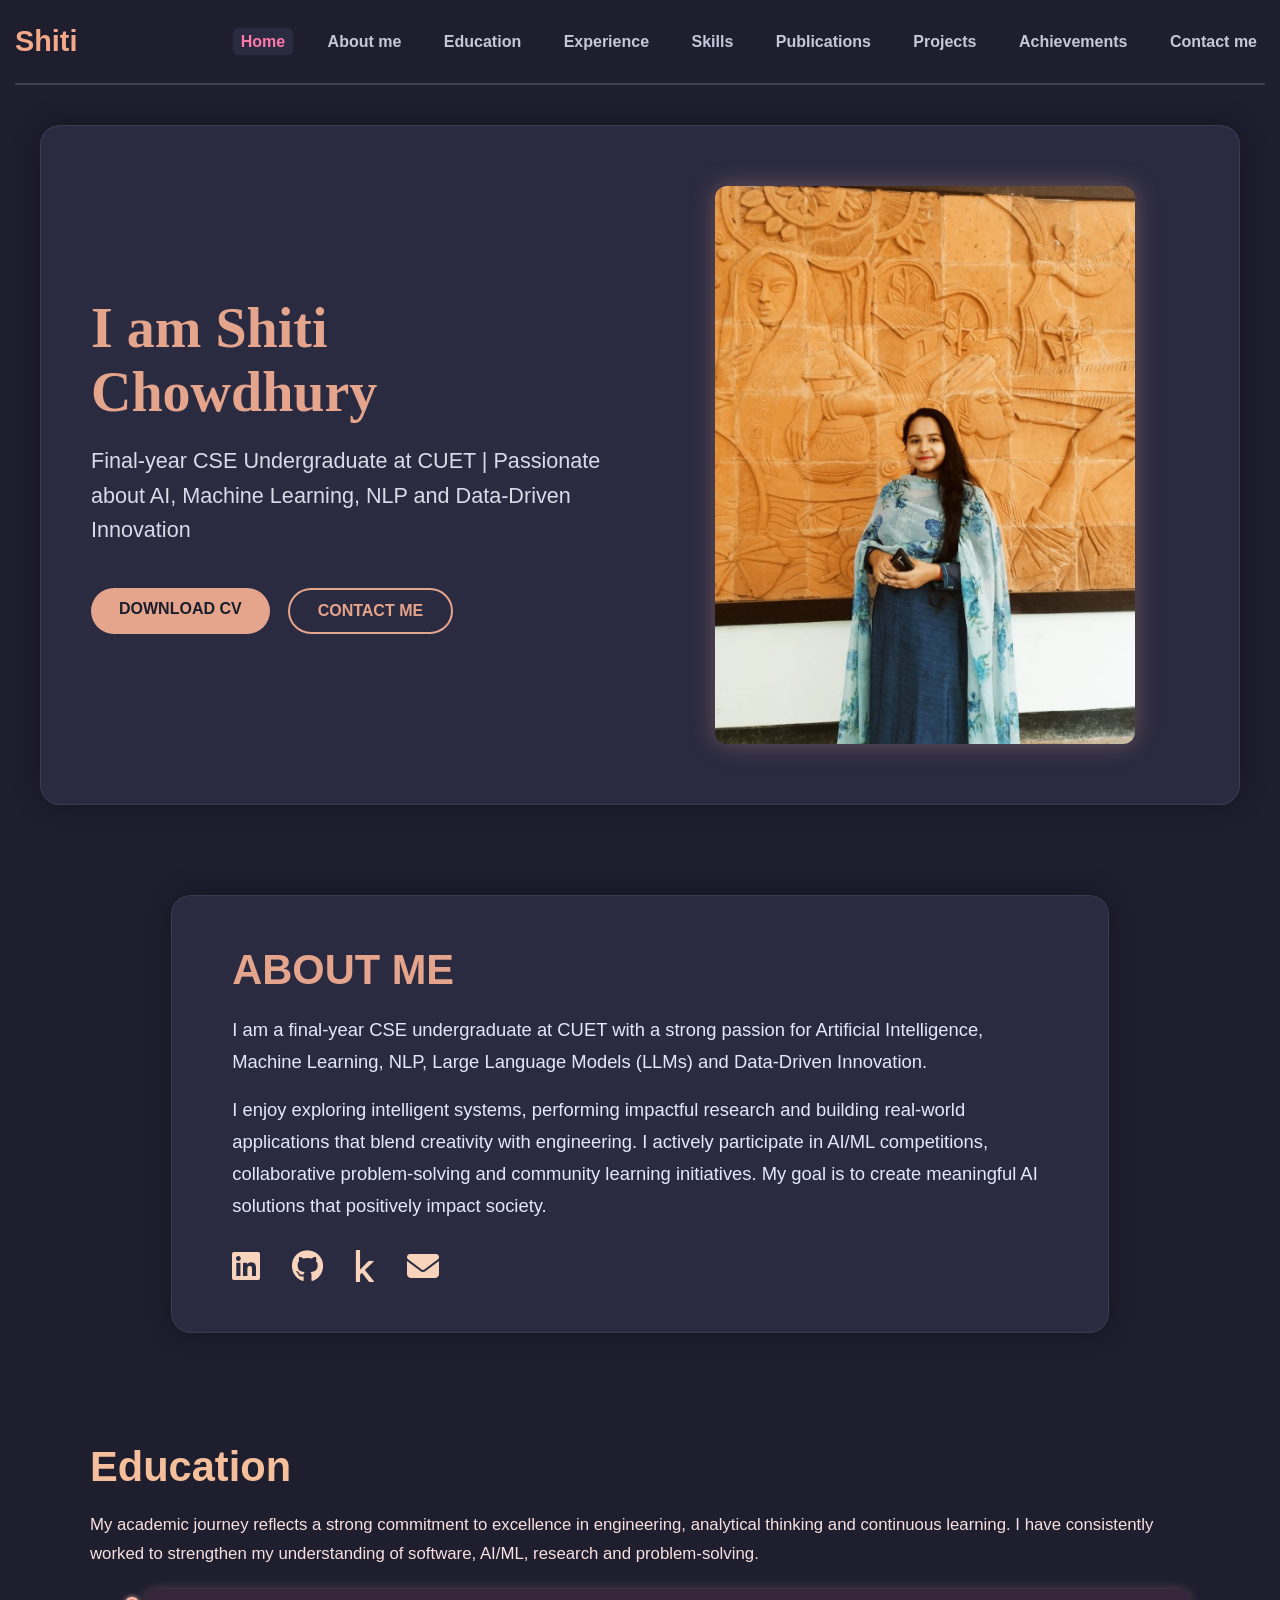
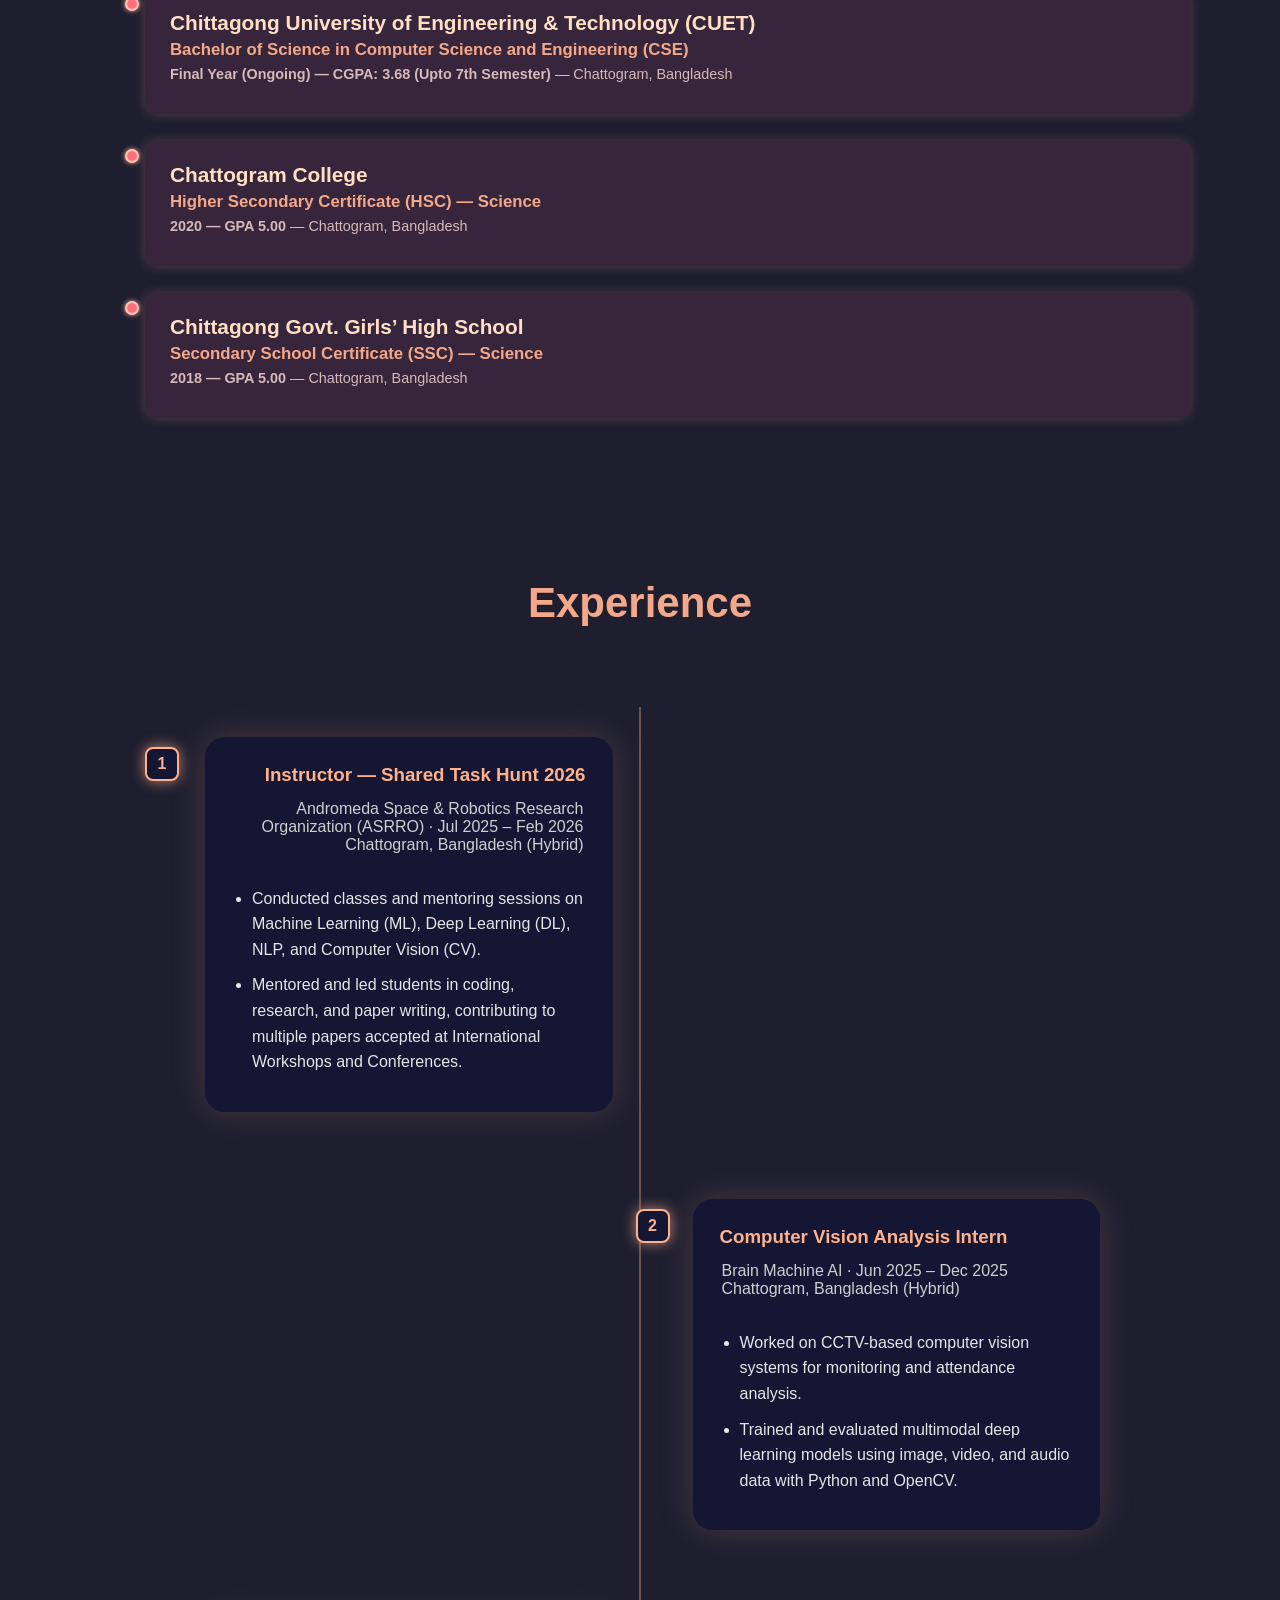
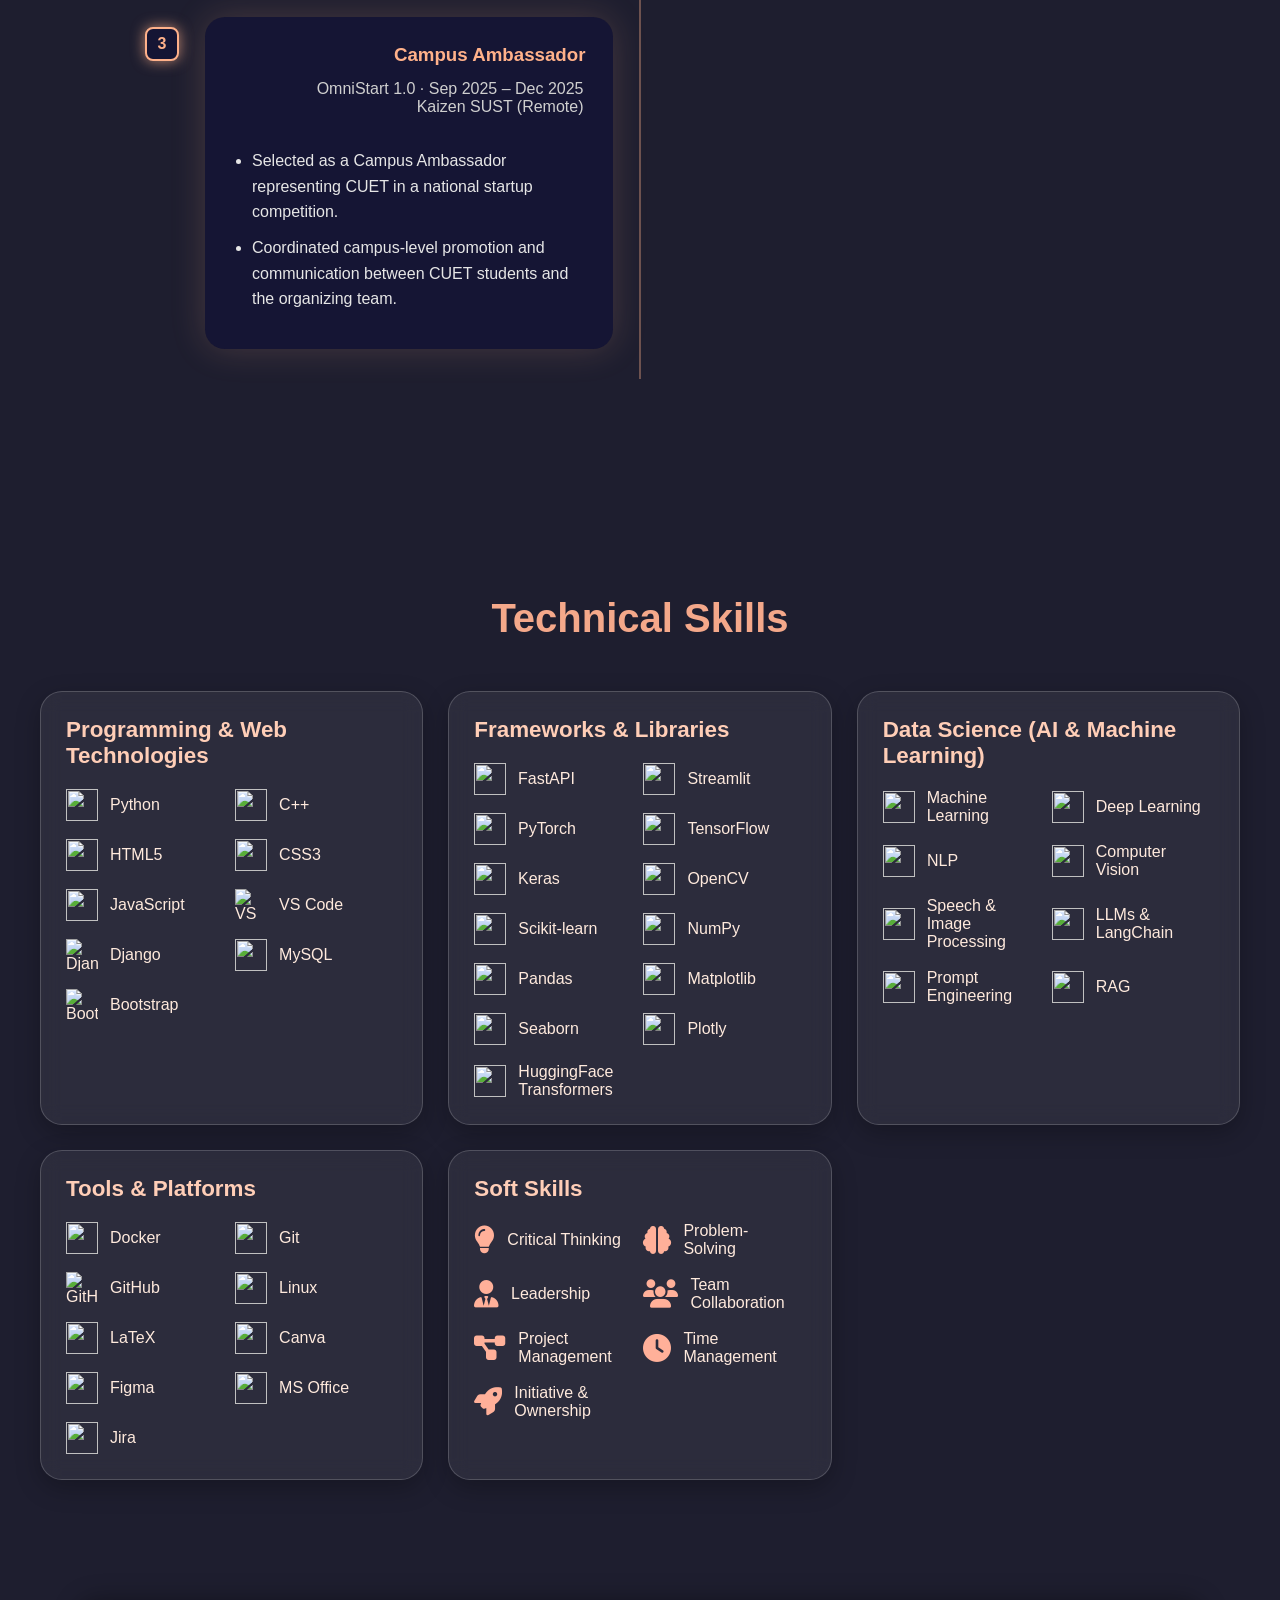
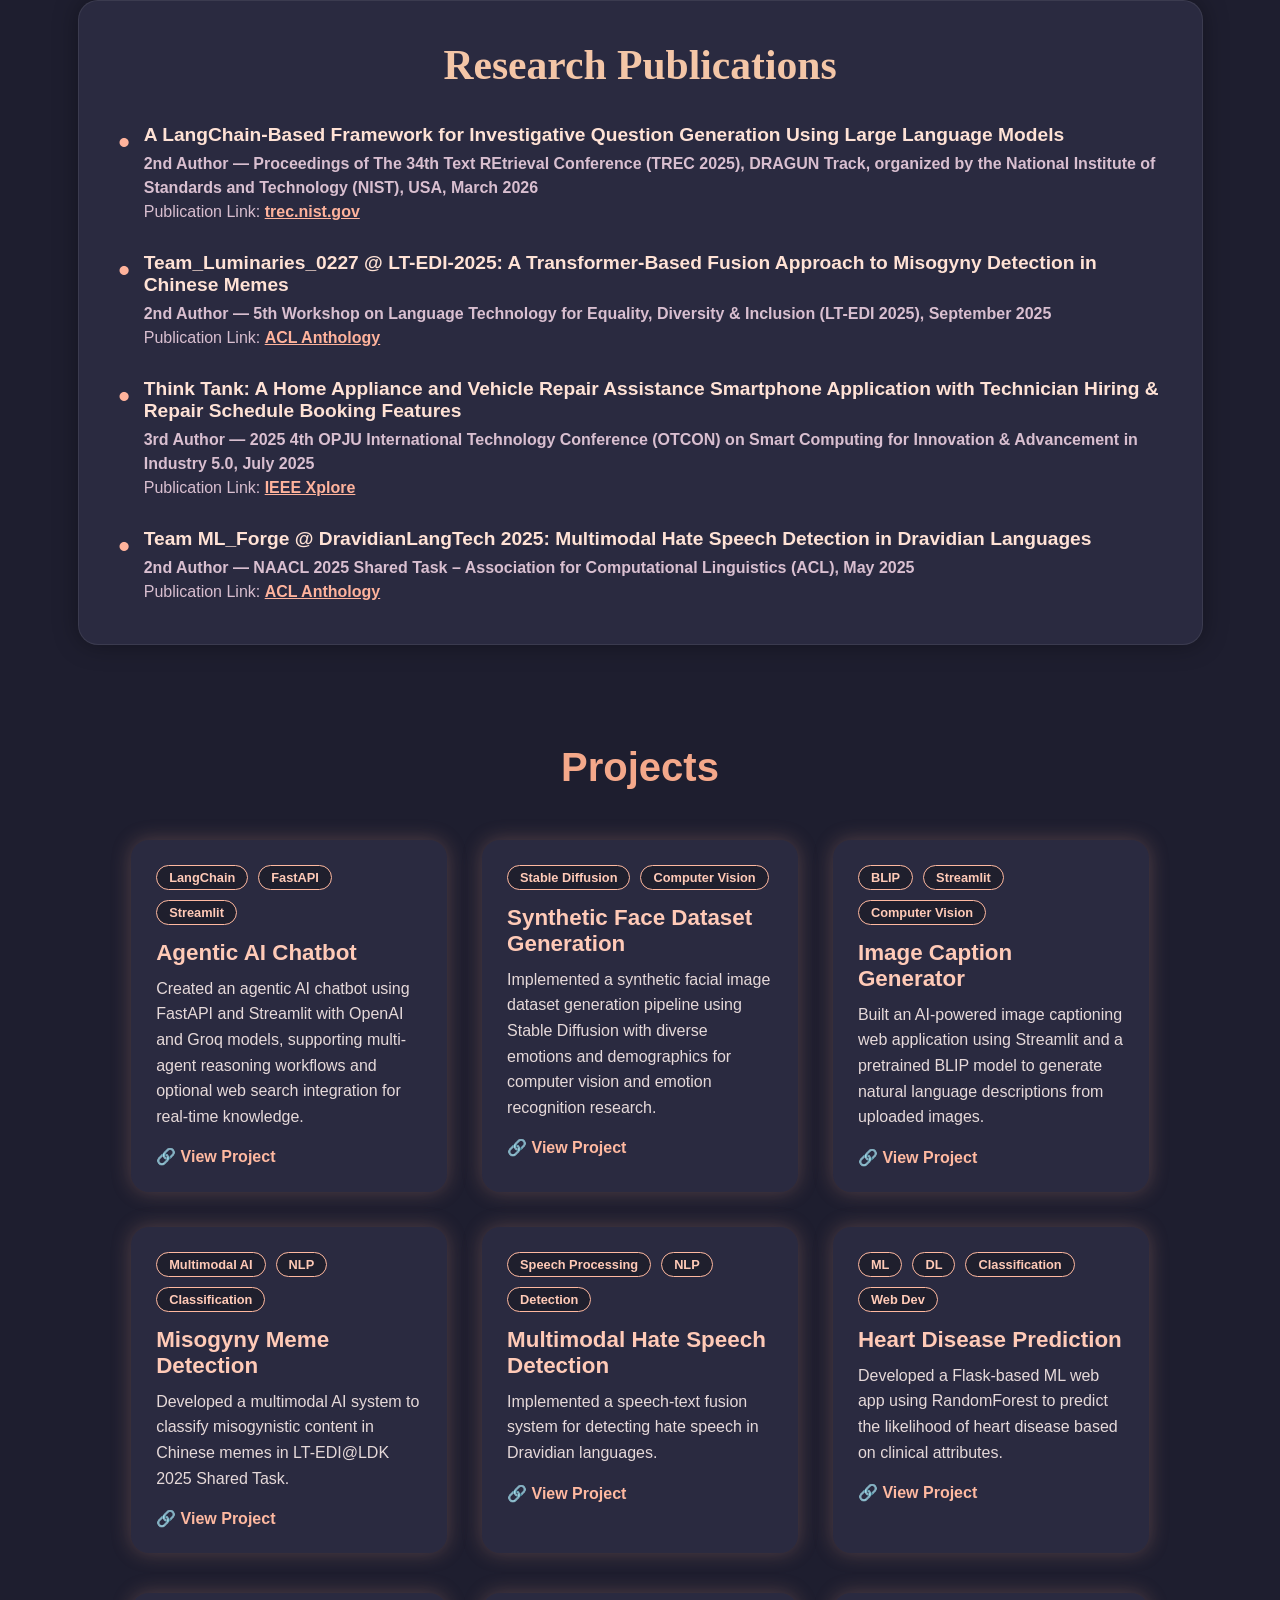
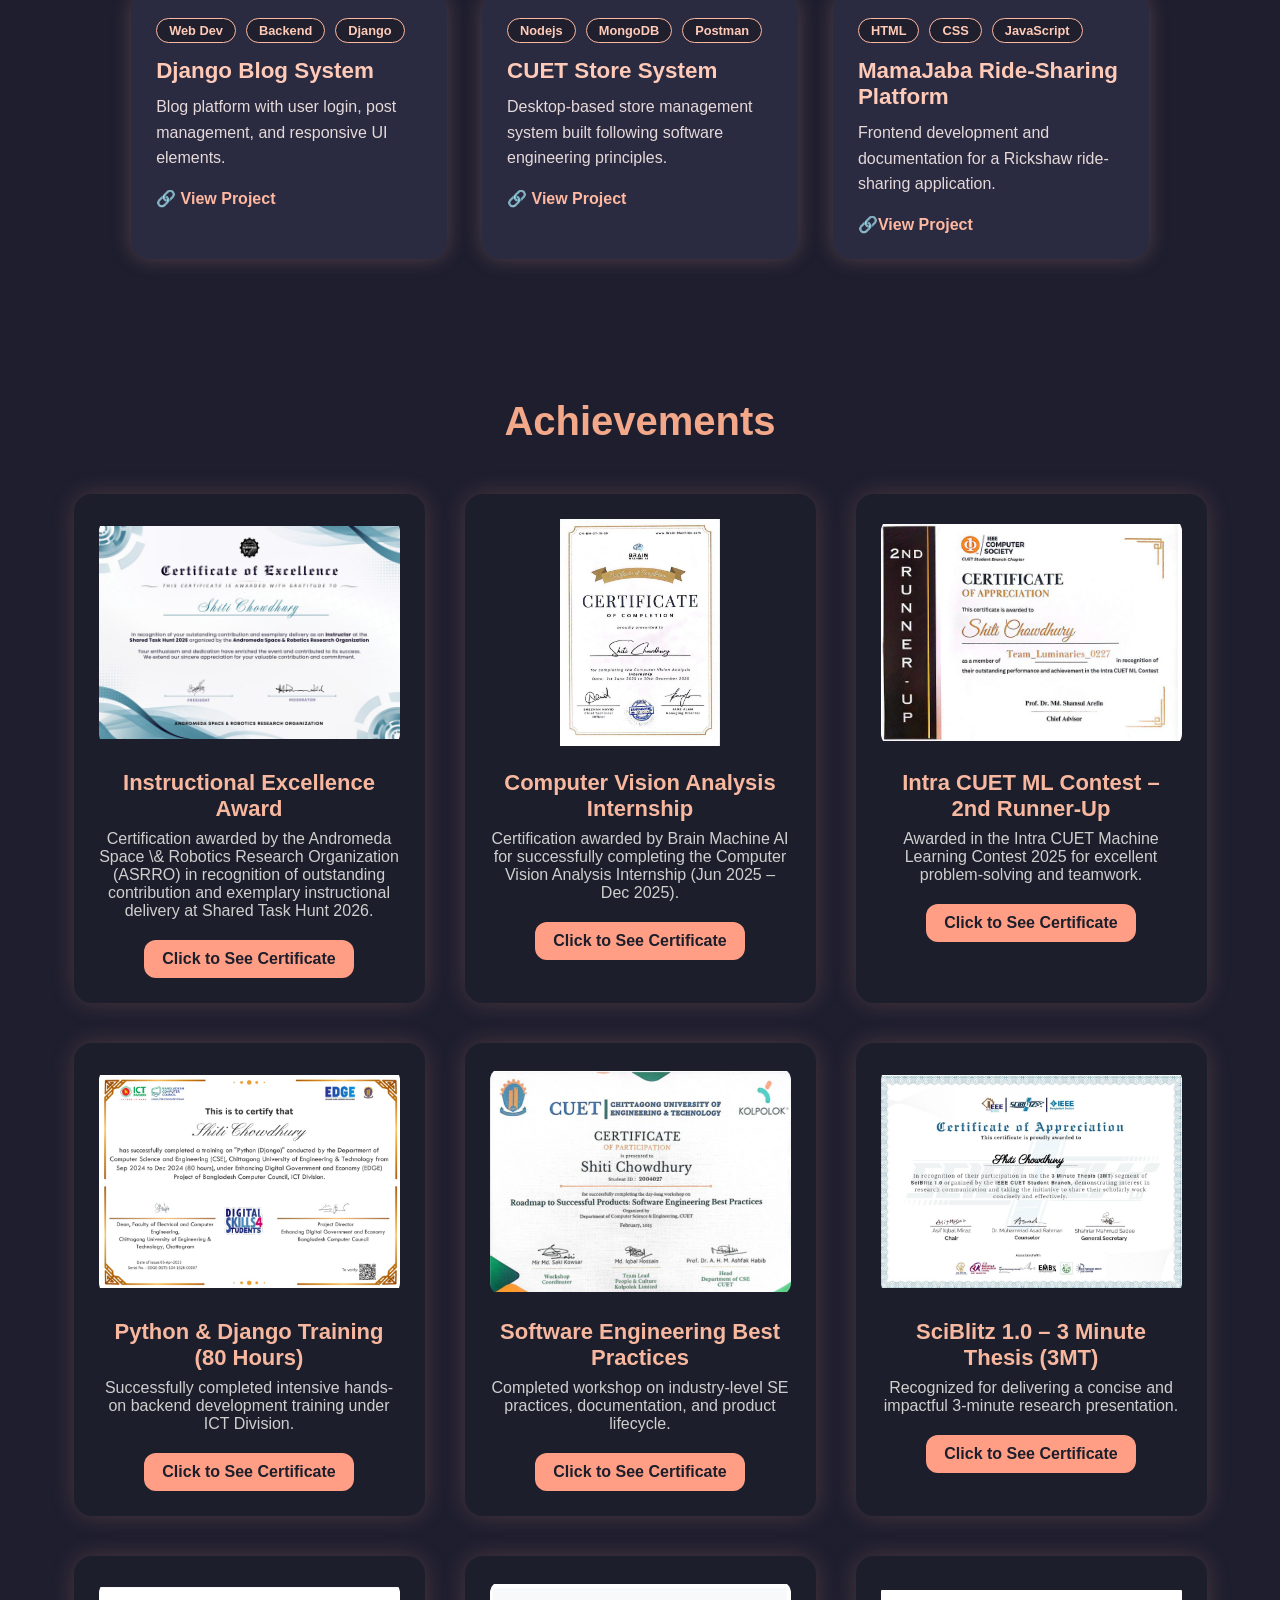
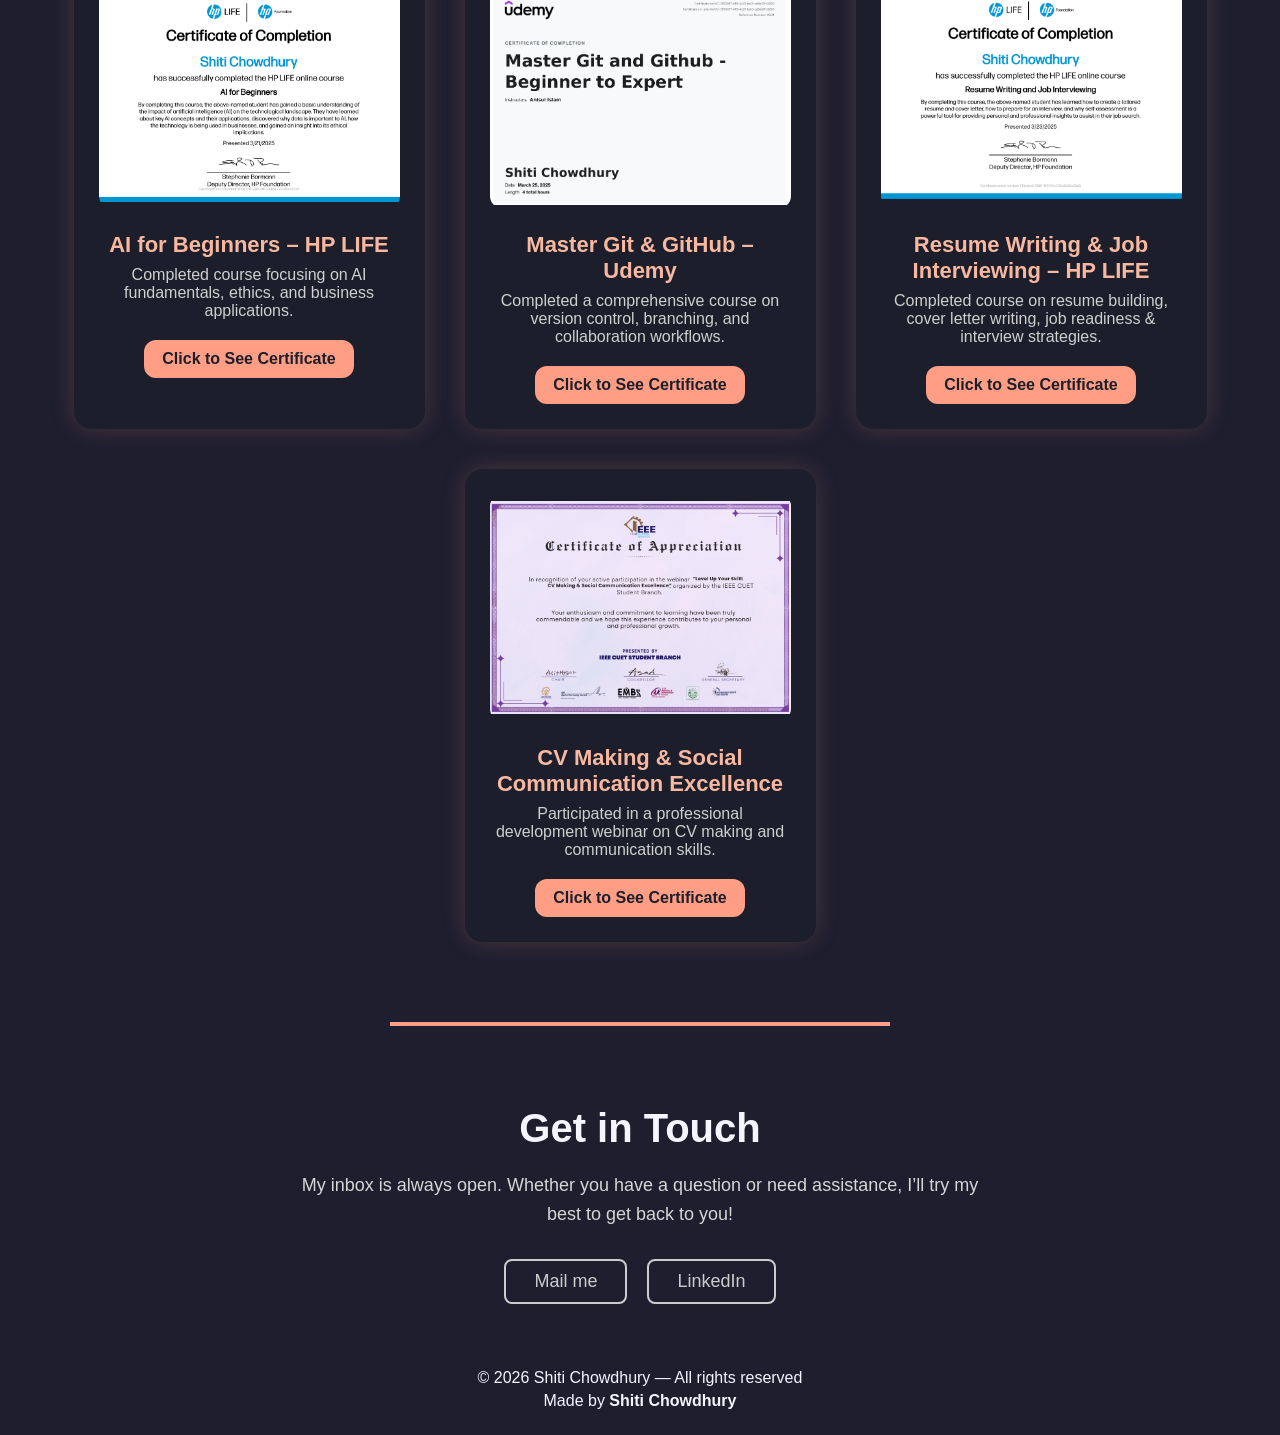
==== commit 9f91f572: "Update default.html" ====
--- a/_layouts/default.html
+++ b/_layouts/default.html
@@ -952,7 +952,7 @@
 
 <!-- HEADER -->
 <header>
-  <div class="logo">SC</div>
+  <div class="logo">Shiti</div>
   <nav>
     <a href="#home" class="active">Home</a>
     <a href="#about">About me</a>
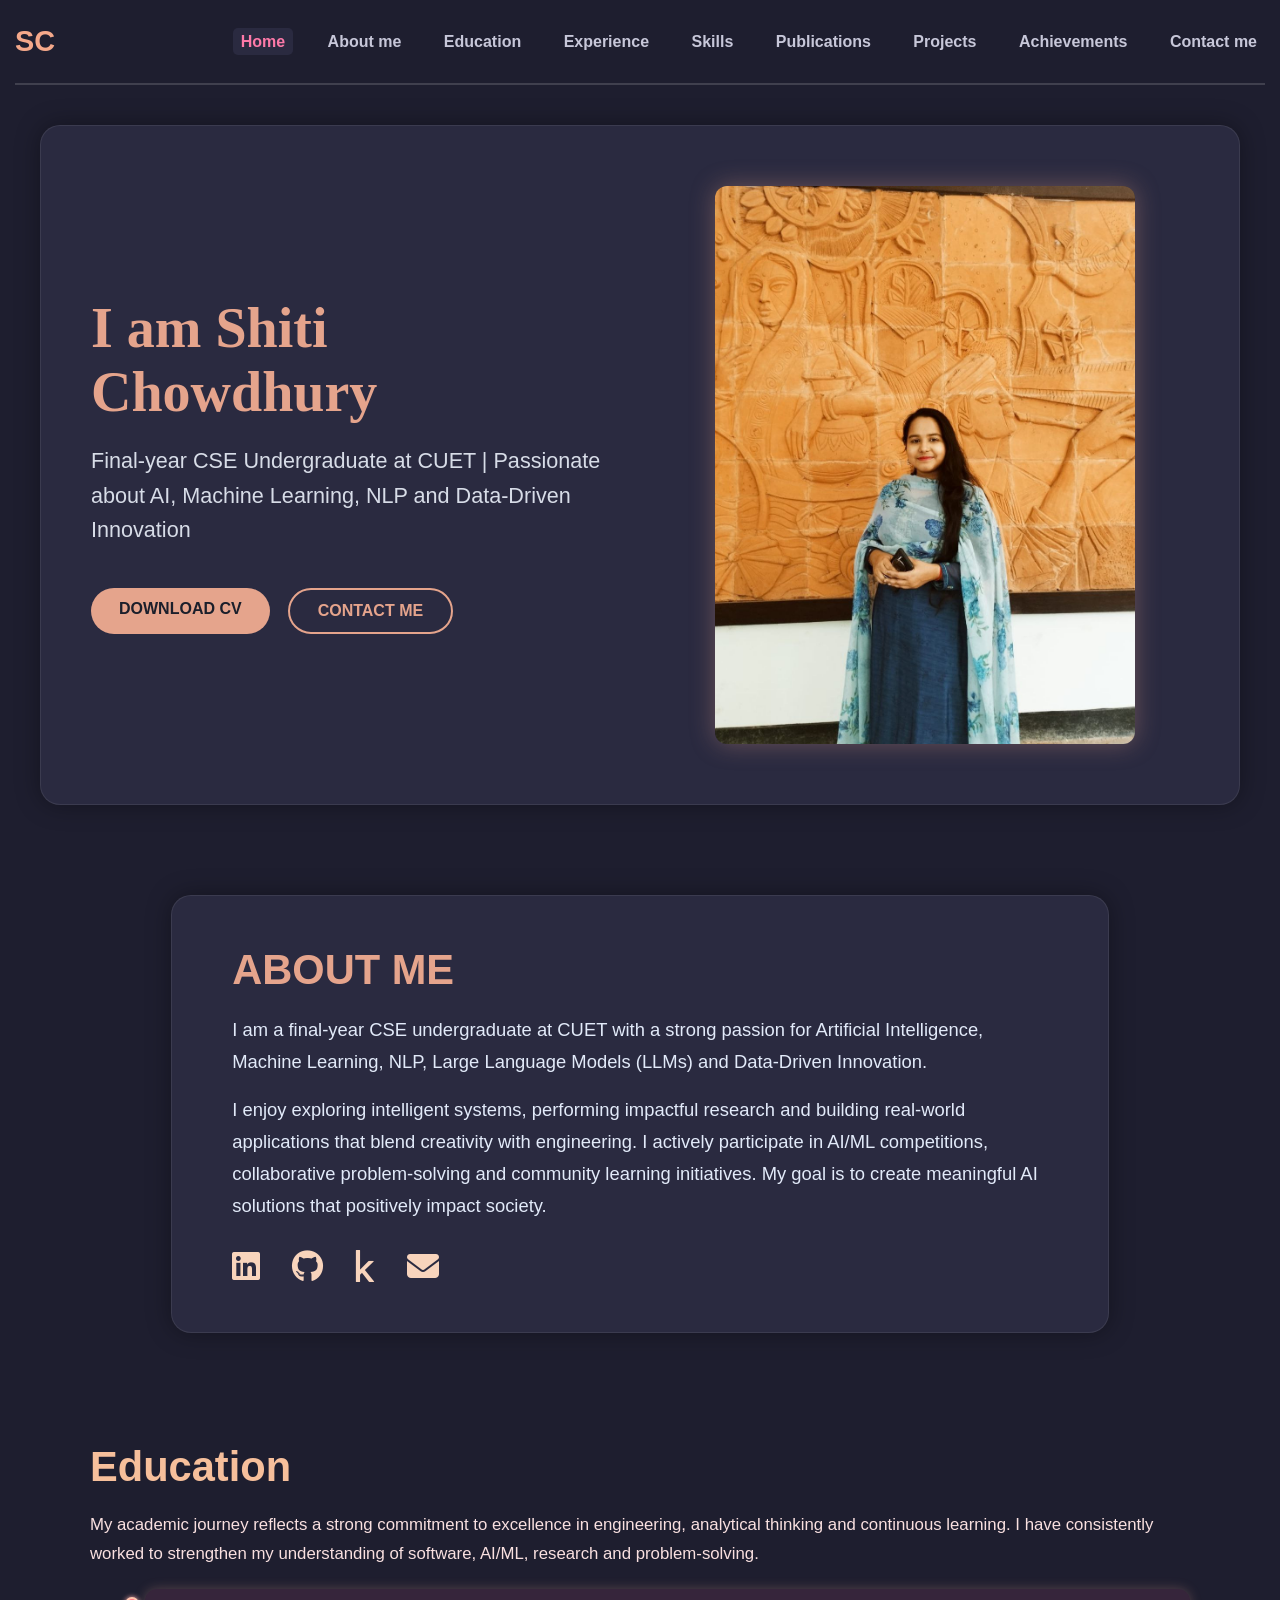
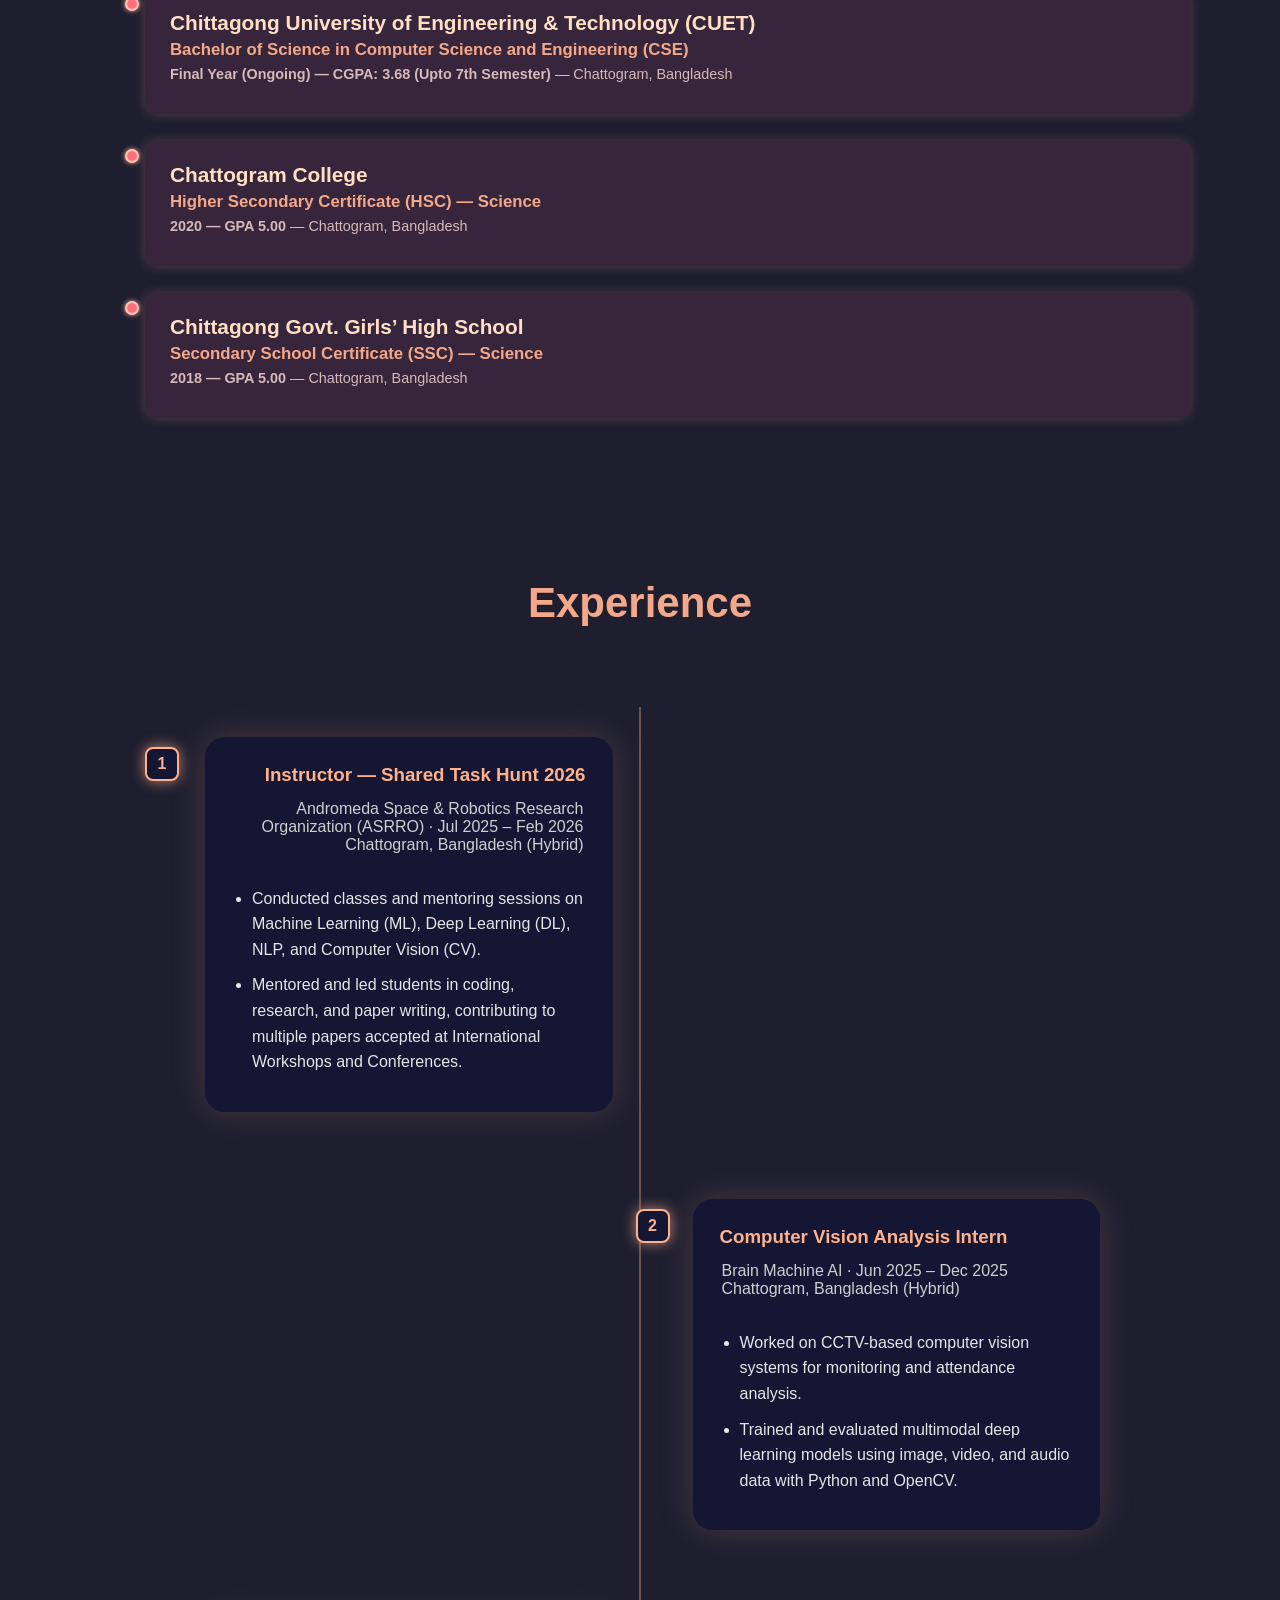
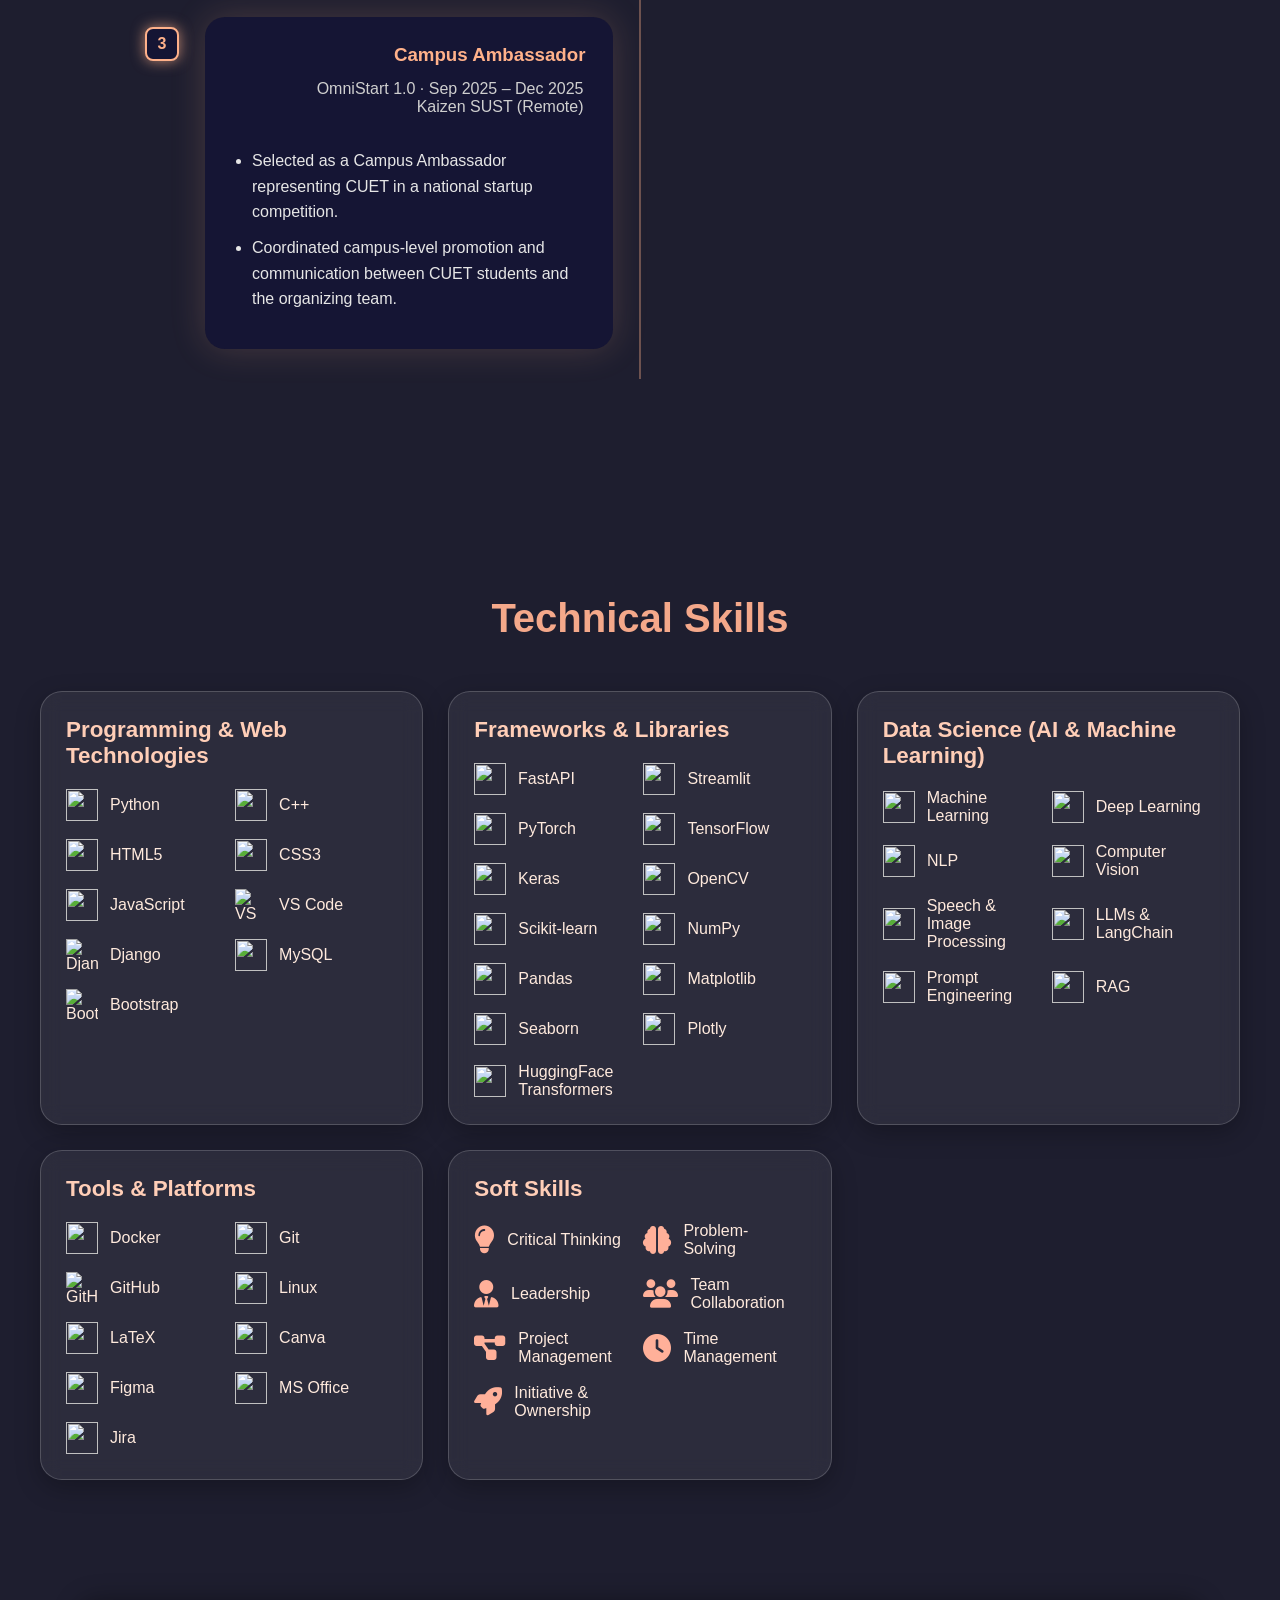
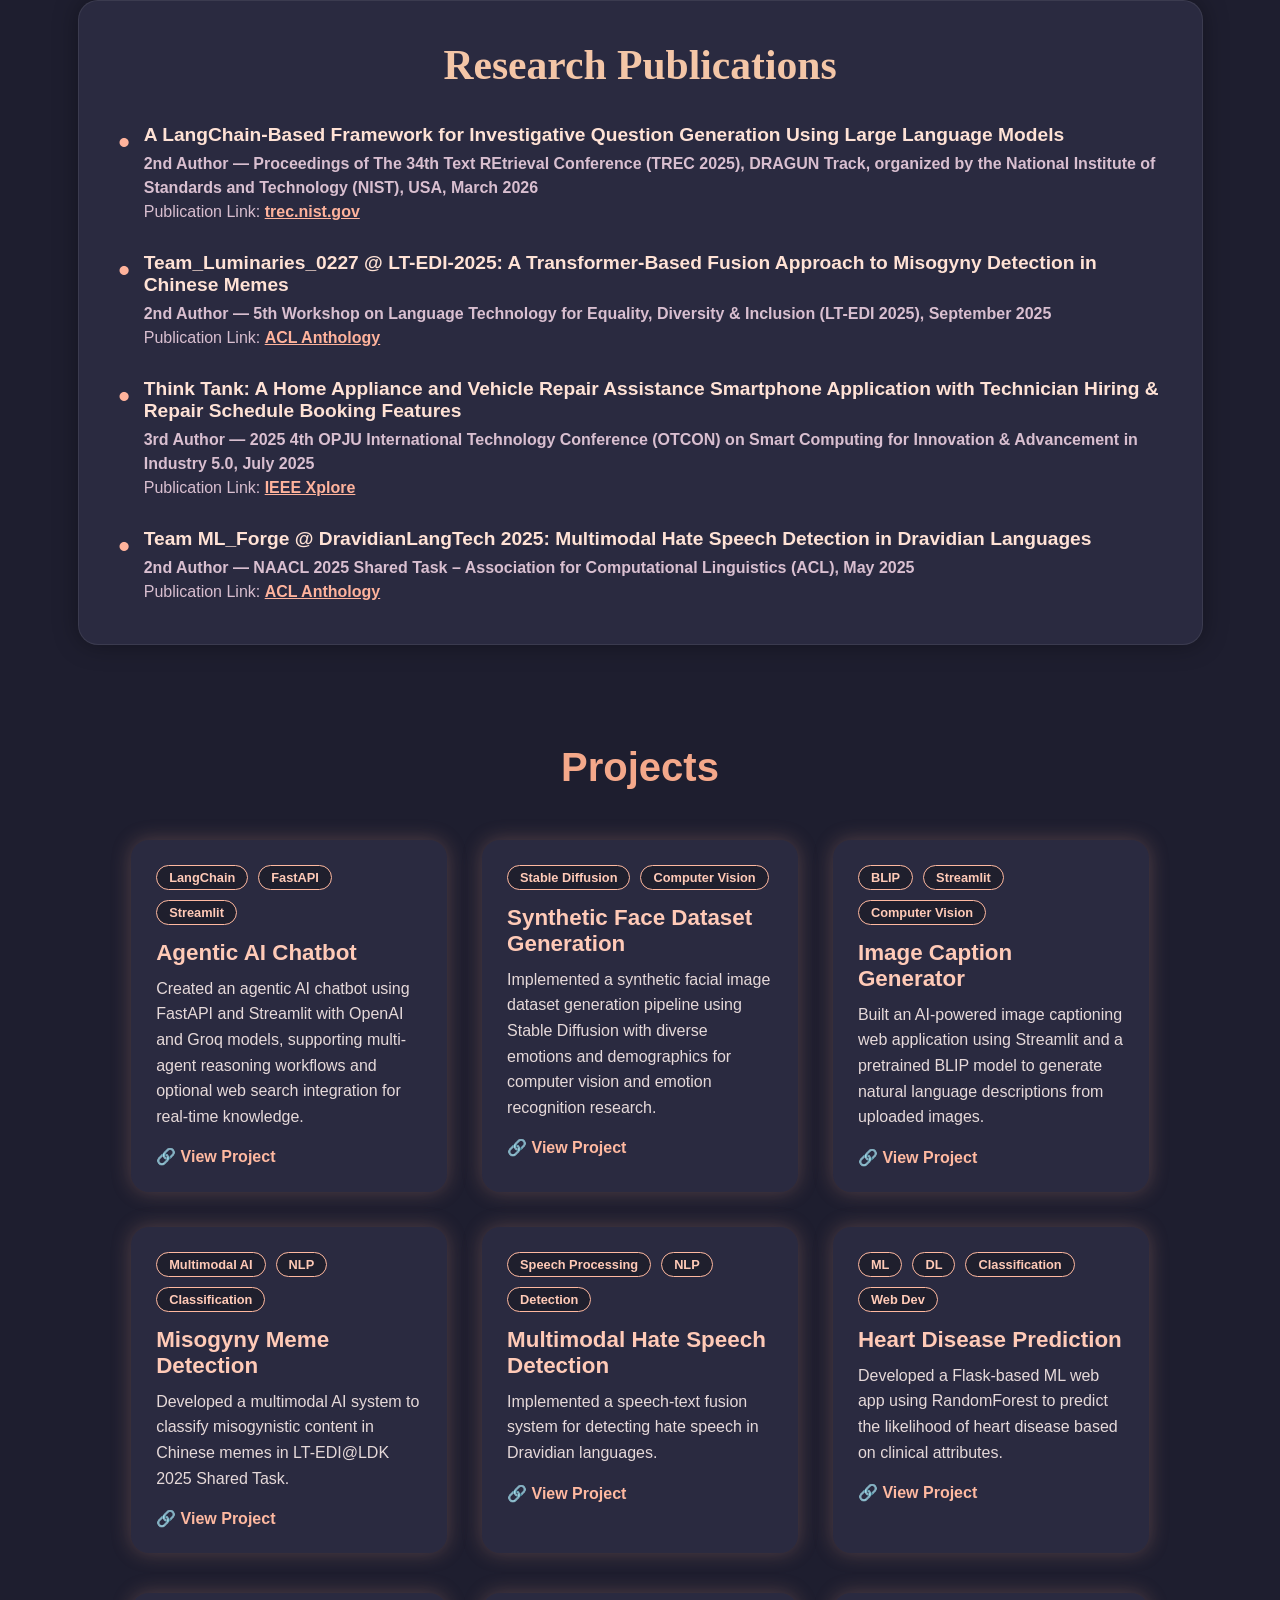
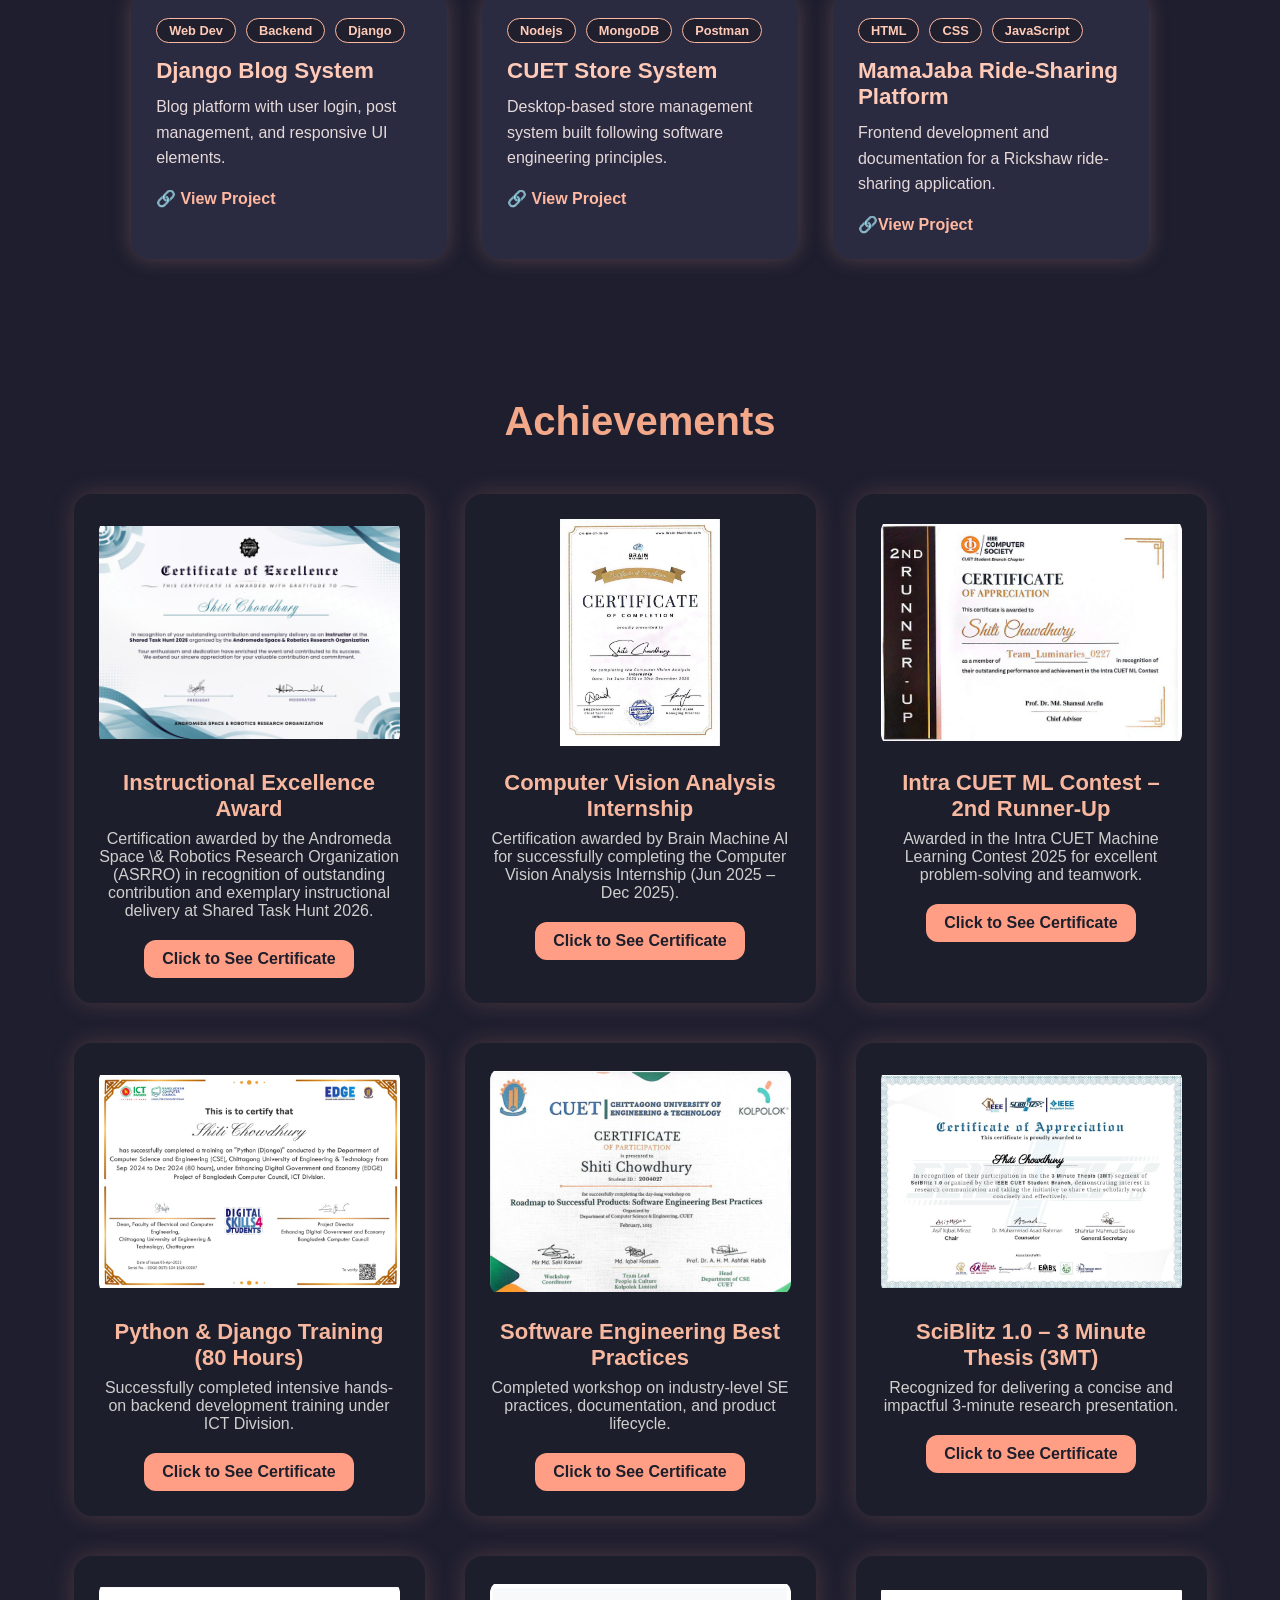
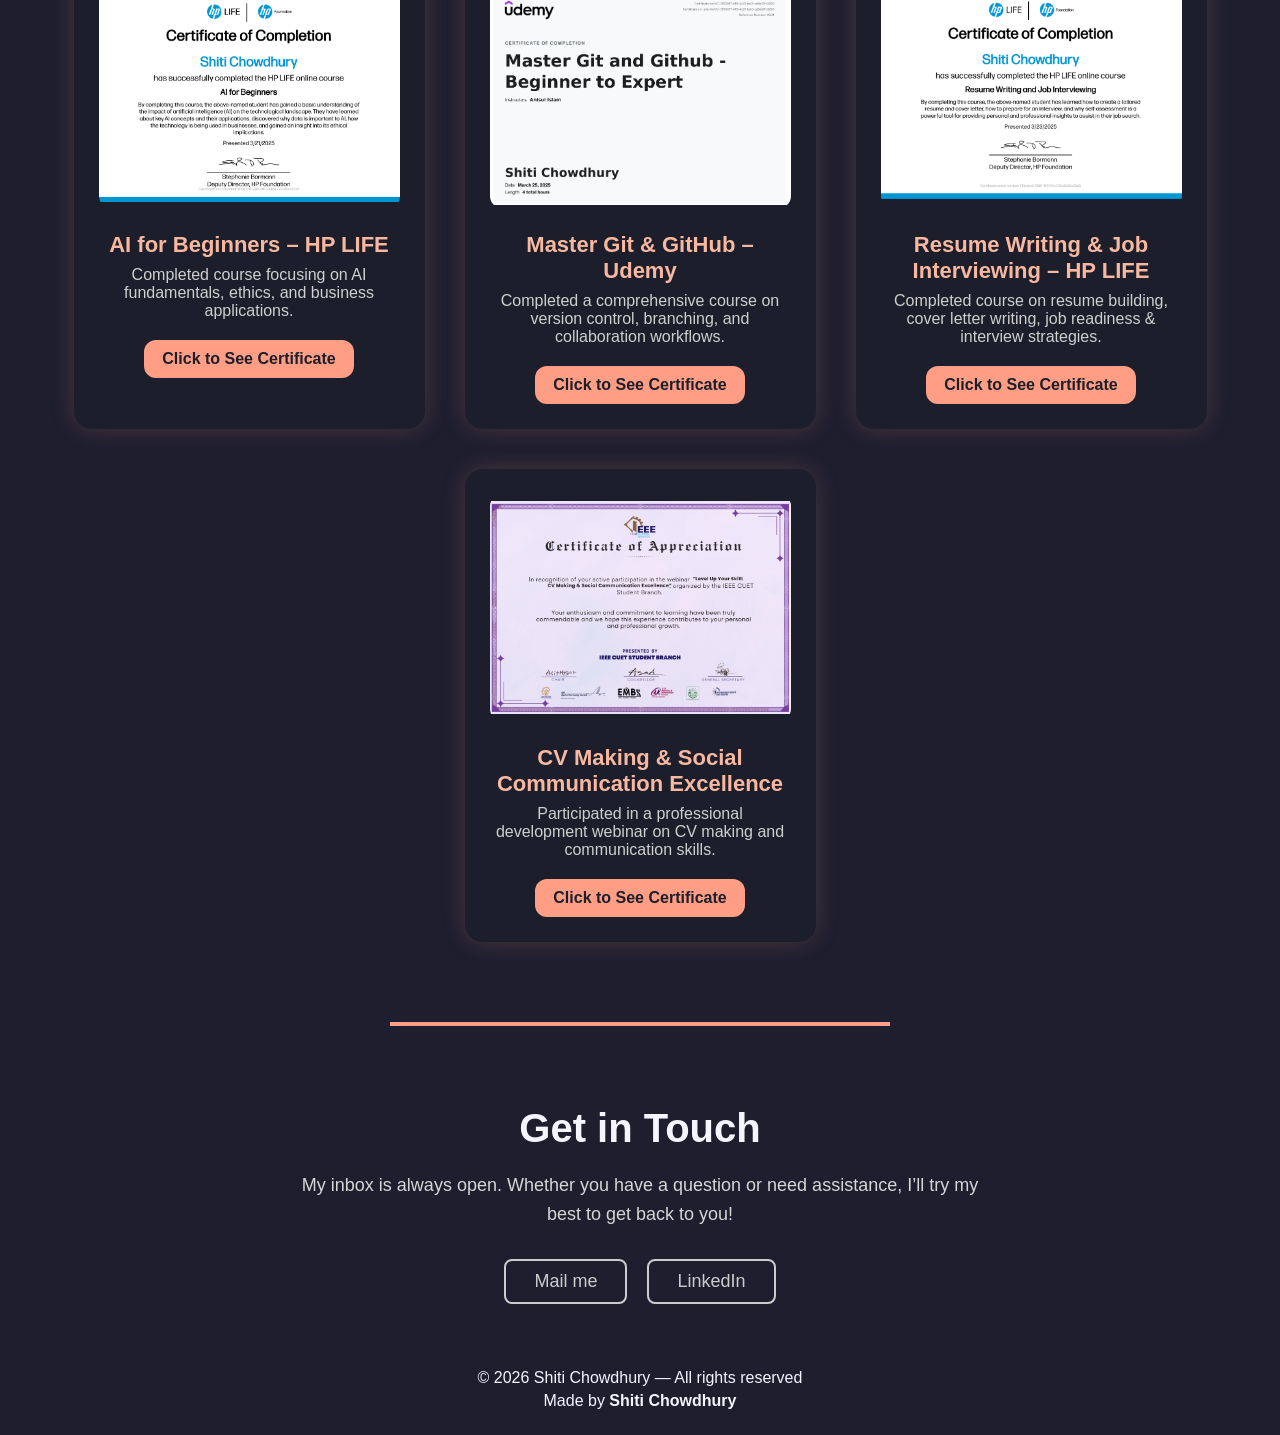
==== commit 1c57ee3b: "Change logo text from 'Shiti' to 'SC'" ====
--- a/_layouts/default.html
+++ b/_layouts/default.html
@@ -952,7 +952,7 @@
 
 <!-- HEADER -->
 <header>
-  <div class="logo">Shiti</div>
+  <div class="logo">SC</div>
   <nav>
     <a href="#home" class="active">Home</a>
     <a href="#about">About me</a>
@@ -1779,7 +1779,7 @@
         the Computer Vision Analysis Internship (Jun 2025 – Dec 2025).
       </p>
 
-      <a href="https://media.licdn.com/dms/image/v2/D562DAQFMUPL1_i0bbw/profile-treasury-image-shrink_800_800/B56ZuOy1quJsAY-/0/1767627251273?e=1769101200&v=beta&t=4Zdp3BgIeW1wqqzKv2EGDMAHocPzh4B3fyfSWRBlsNE"
+      <a href="https://media.licdn.com/dms/image/v2/D562DAQFMUPL1_i0bbw/profile-treasury-image-shrink_800_800/B56ZuOy1quJsAY-/0/1767627251273?e=1779919200&v=beta&t=JgtW744pnHhy1hwb8qz9o3upjcvZCyCF_WXyknYrmcM"
         target="_blank" class="ach-btn">
         Click to See Certificate
       </a>
@@ -1796,7 +1796,7 @@
         Awarded in the Intra CUET Machine Learning Contest 2025 for excellent problem-solving and teamwork.
       </p>
 
-      <a href="https://media.licdn.com/dms/image/v2/D562DAQGgg67owKf0jQ/profile-treasury-image-shrink_1280_1280/B56ZhnIT1zHMAU-/0/1754076889468?e=1769101200&v=beta&t=r-kLHEv6Sf3V9pHp1ZD2hoFQ4_5o6Vs0sMNaHd1gKY4"
+      <a href="https://media.licdn.com/dms/image/v2/D562DAQGgg67owKf0jQ/profile-treasury-image-shrink_1280_1280/B56ZhnIT1zHMAU-/0/1754076889468?e=1779919200&v=beta&t=rZftgMGh-lWp7zkADYzg4_MR4GQtJLX6XPPpGhPuvZI"
          target="_blank" class="ach-btn">Click to See Certificate</a>
     </div>
 
@@ -1824,7 +1824,7 @@
         Completed workshop on industry-level SE practices, documentation, and product lifecycle.
       </p>
 
-      <a href="https://www.linkedin.com/in/shiti-chowdhury/details/certifications/1751182020202/"
+      <a href="https://media.licdn.com/dms/image/v2/D562DAQGL7fWDNx4atg/profile-treasury-document-images_1920/B56Ze6k_qfG0Ao-/1/1751181952994?e=1779926400&v=beta&t=giAfh_hVJDytB7z0SYDzEhvgRIyMnlLHpXLdIAN21Ww"
          target="_blank" class="ach-btn">Click to See Certificate</a>
     </div>
 
@@ -1838,7 +1838,7 @@
         Recognized for delivering a concise and impactful 3-minute research presentation.
       </p>
 
-      <a href="https://www.linkedin.com/in/shiti-chowdhury/details/certifications/1754076871310/"
+      <a href="https://media.licdn.com/dms/image/v2/D562DAQFnIG7fPR5g6w/profile-treasury-document-images_1280/B56ZhnIAHWG0AY-/1/1754076810034?e=1780531200&v=beta&t=yeDipp85q4yWYzYFZDZzdzGJVM5zWqNT_PDvoOUb89A"
          target="_blank" class="ach-btn">Click to See Certificate</a>
     </div>
 
@@ -1852,7 +1852,7 @@
         Completed course focusing on AI fundamentals, ethics, and business applications.
       </p>
 
-      <a href="https://www.linkedin.com/in/shiti-chowdhury/details/certifications/1748020659383/"
+      <a href="https://media.licdn.com/dms/image/v2/D562DAQH6o8uFOFALsA/profile-treasury-document-cover-images_480/B56Zb.Ja6pHoA0-/0/1748020606310?e=1780380000&v=beta&t=WE1-11ANUC01-lYJlqx23WCSZtIB6Xs4lye-W6y9ZUA"
          target="_blank" class="ach-btn">Click to See Certificate</a>
     </div>
 
@@ -1866,7 +1866,7 @@
         Completed a comprehensive course on version control, branching, and collaboration workflows.
       </p>
 
-      <a href="https://www.udemy.com/certificate/UC-13f07df7-4ff5-4c21-ba13-ca5a127c3290/"
+      <a href="https://media.licdn.com/dms/image/v2/D562DAQFTUc8pKENHnQ/profile-treasury-document-images_1280/B56Zb.BcK4HoAY-/1/1748018514879?e=1780531200&v=beta&t=S9ngWUs5dFfNRgdVBoyQUYhHn2rL2uHqd2grhftPWX8"
          target="_blank" class="ach-btn">Click to See Certificate</a>
     </div>
 
@@ -1880,7 +1880,7 @@
         Completed course on resume building, cover letter writing, job readiness & interview strategies.
       </p>
 
-      <a href="https://www.linkedin.com/in/shiti-chowdhury/details/certifications/1748020425176/"
+      <a href="https://media.licdn.com/dms/image/v2/D562DAQFi4vFfwJDeXg/profile-treasury-document-cover-images_800/B56Zb.IfqAGsBA-/0/1748020363681?e=1780380000&v=beta&t=k7Xpir5A2cJADnV_B9rivJ6bbDrT9n8CeHGe_X_5HaU"
          target="_blank" class="ach-btn">Click to See Certificate</a>
     </div>
 
@@ -1894,7 +1894,7 @@
         Participated in a professional development webinar on CV making and communication skills.
       </p>
 
-      <a href="https://www.linkedin.com/in/shiti-chowdhury/details/certifications/1748017846054/"
+      <a href="https://media.licdn.com/dms/image/v2/D562DAQGN_KTiCt9Hkg/profile-treasury-document-cover-images_1920/B56Zb9.XHLHcBE-/0/1748017743762?e=1780380000&v=beta&t=nFDm0WZ4APXAOWCSMfdDID-qoEvPIVKymwRhc90hWoc"
          target="_blank" class="ach-btn">Click to See Certificate</a>
     </div>
 
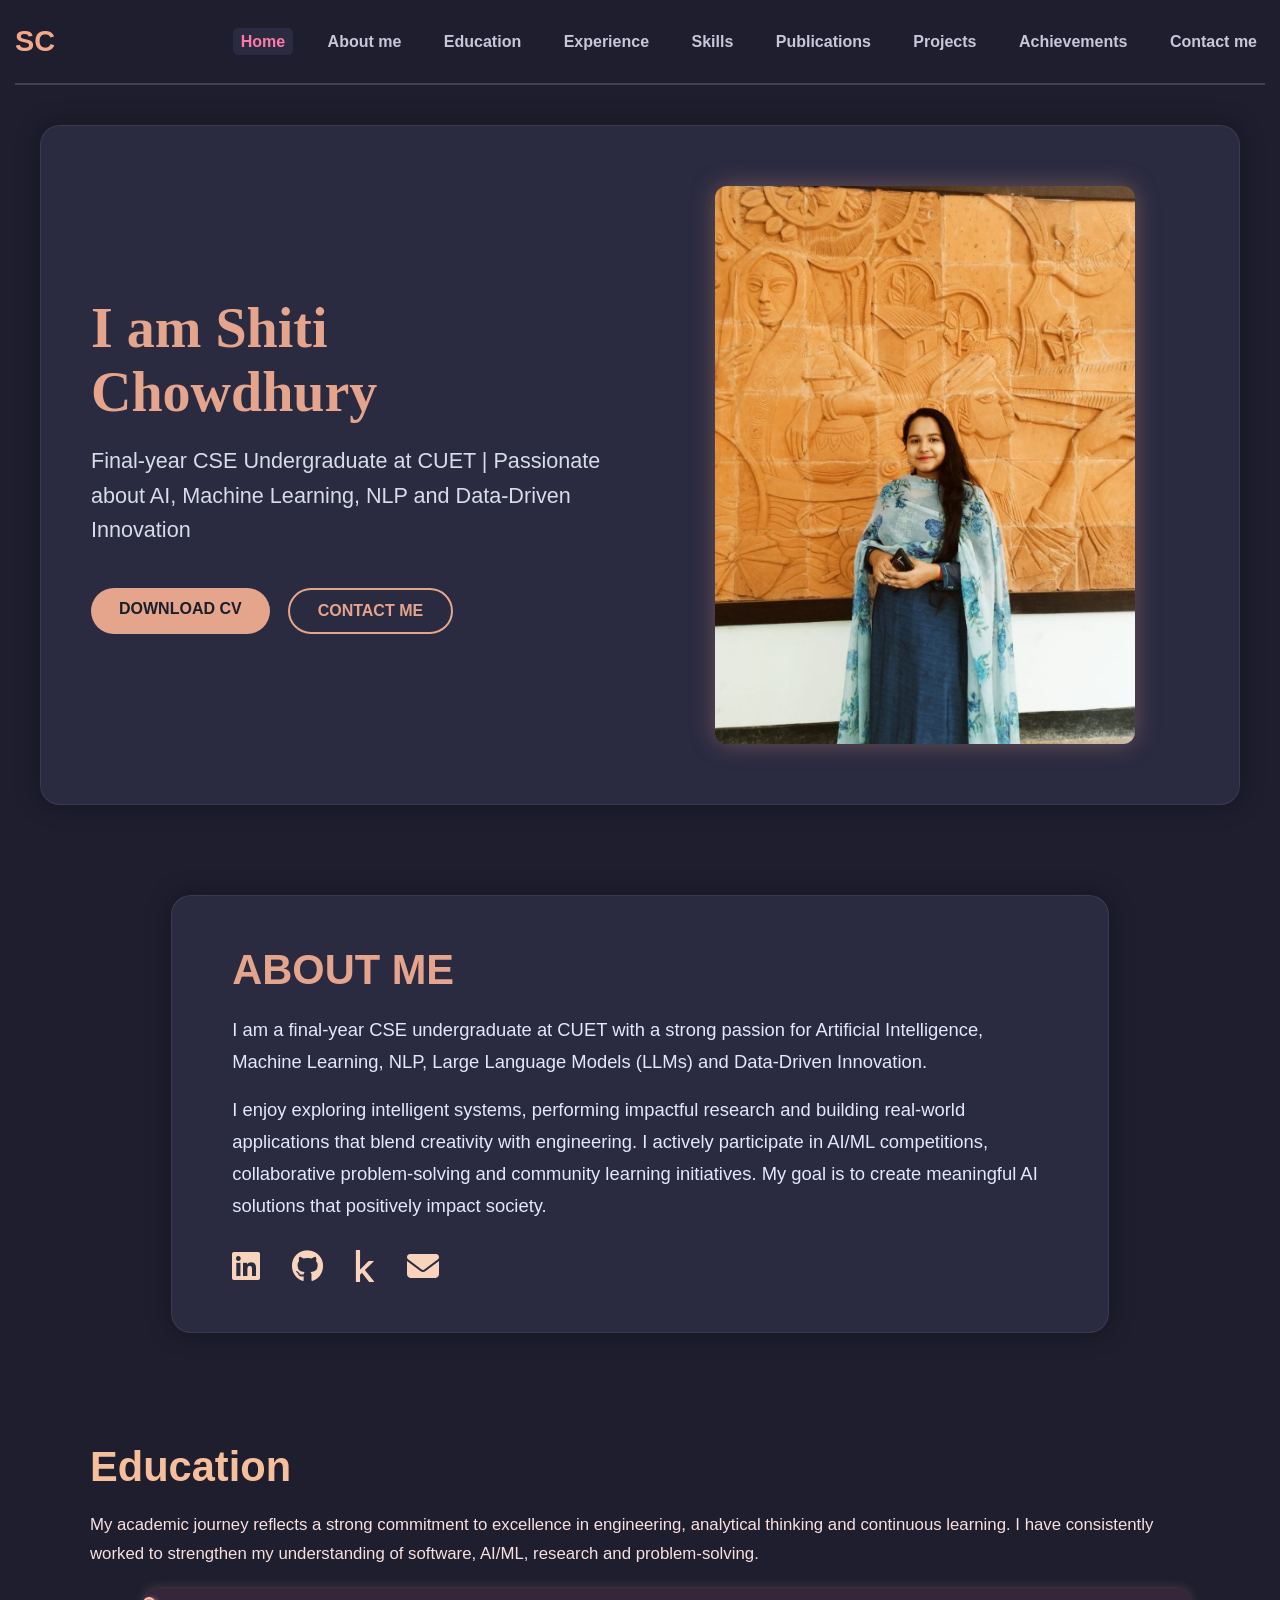
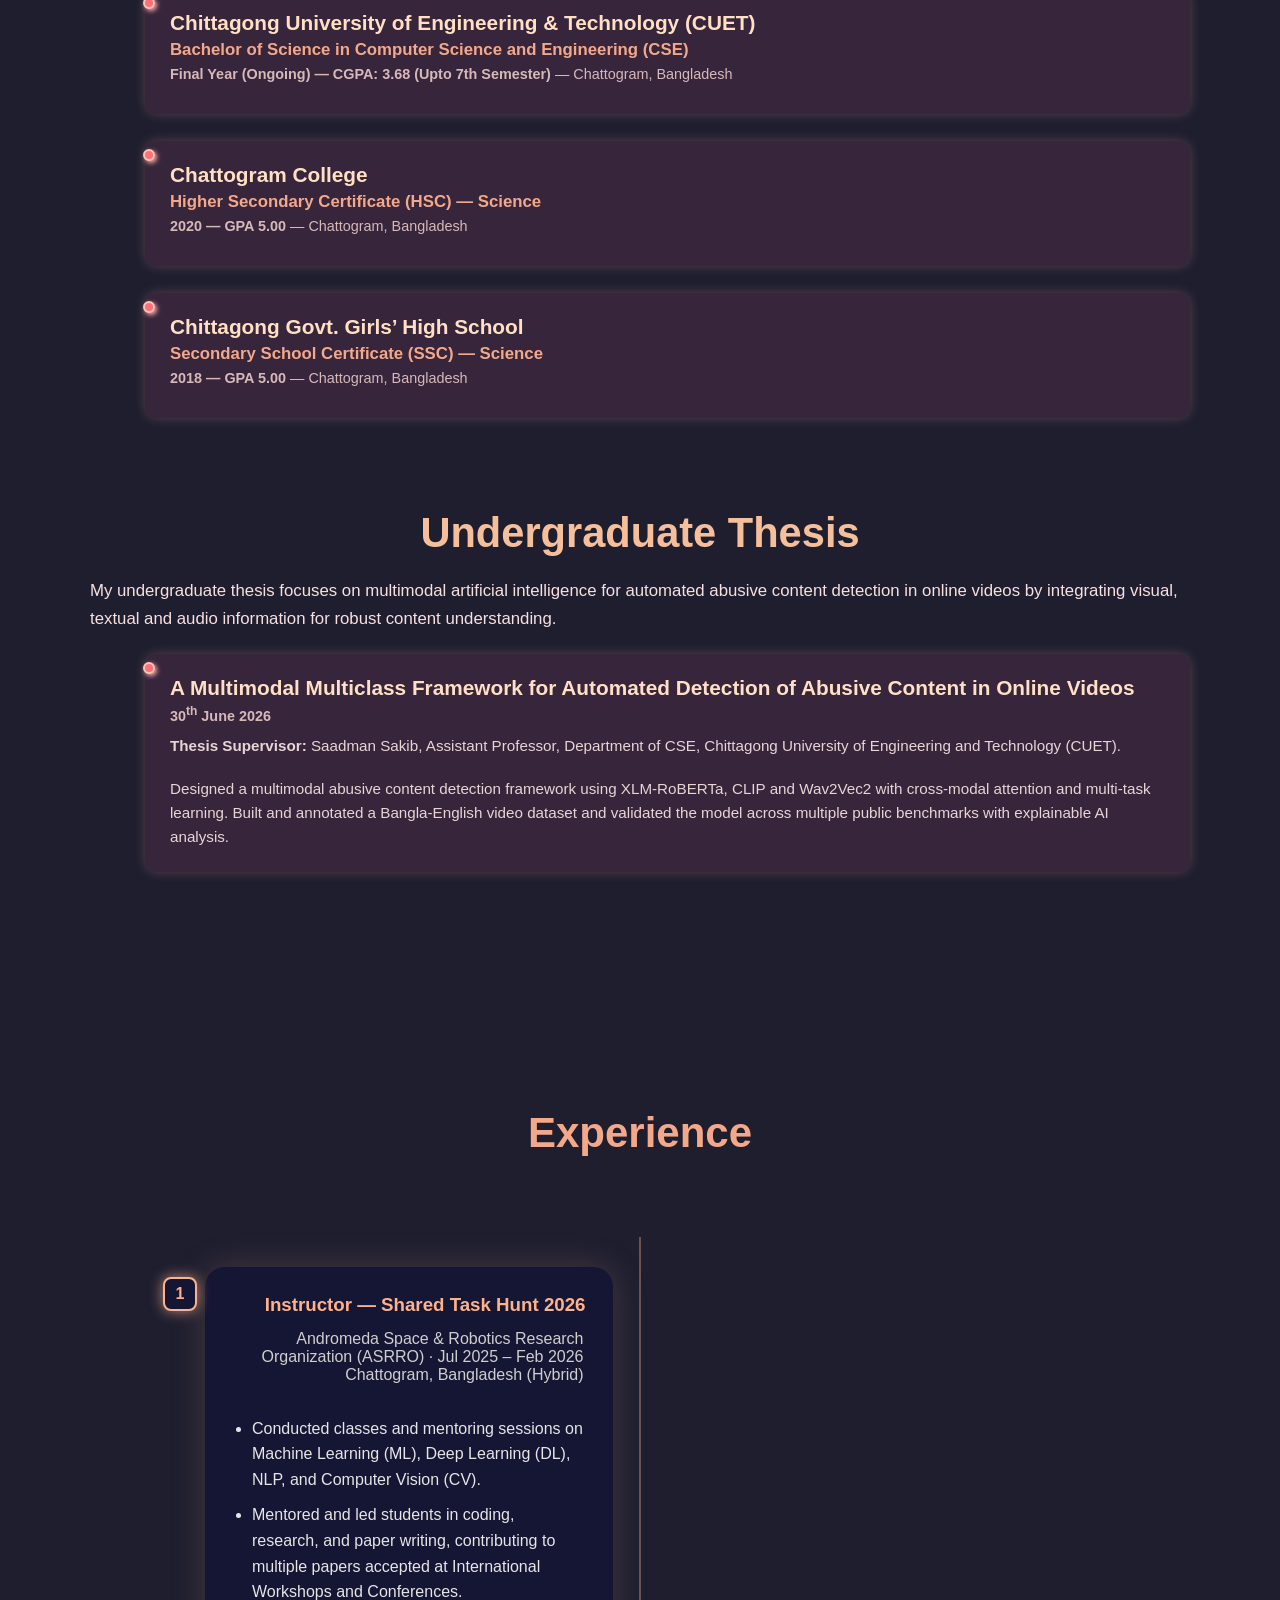
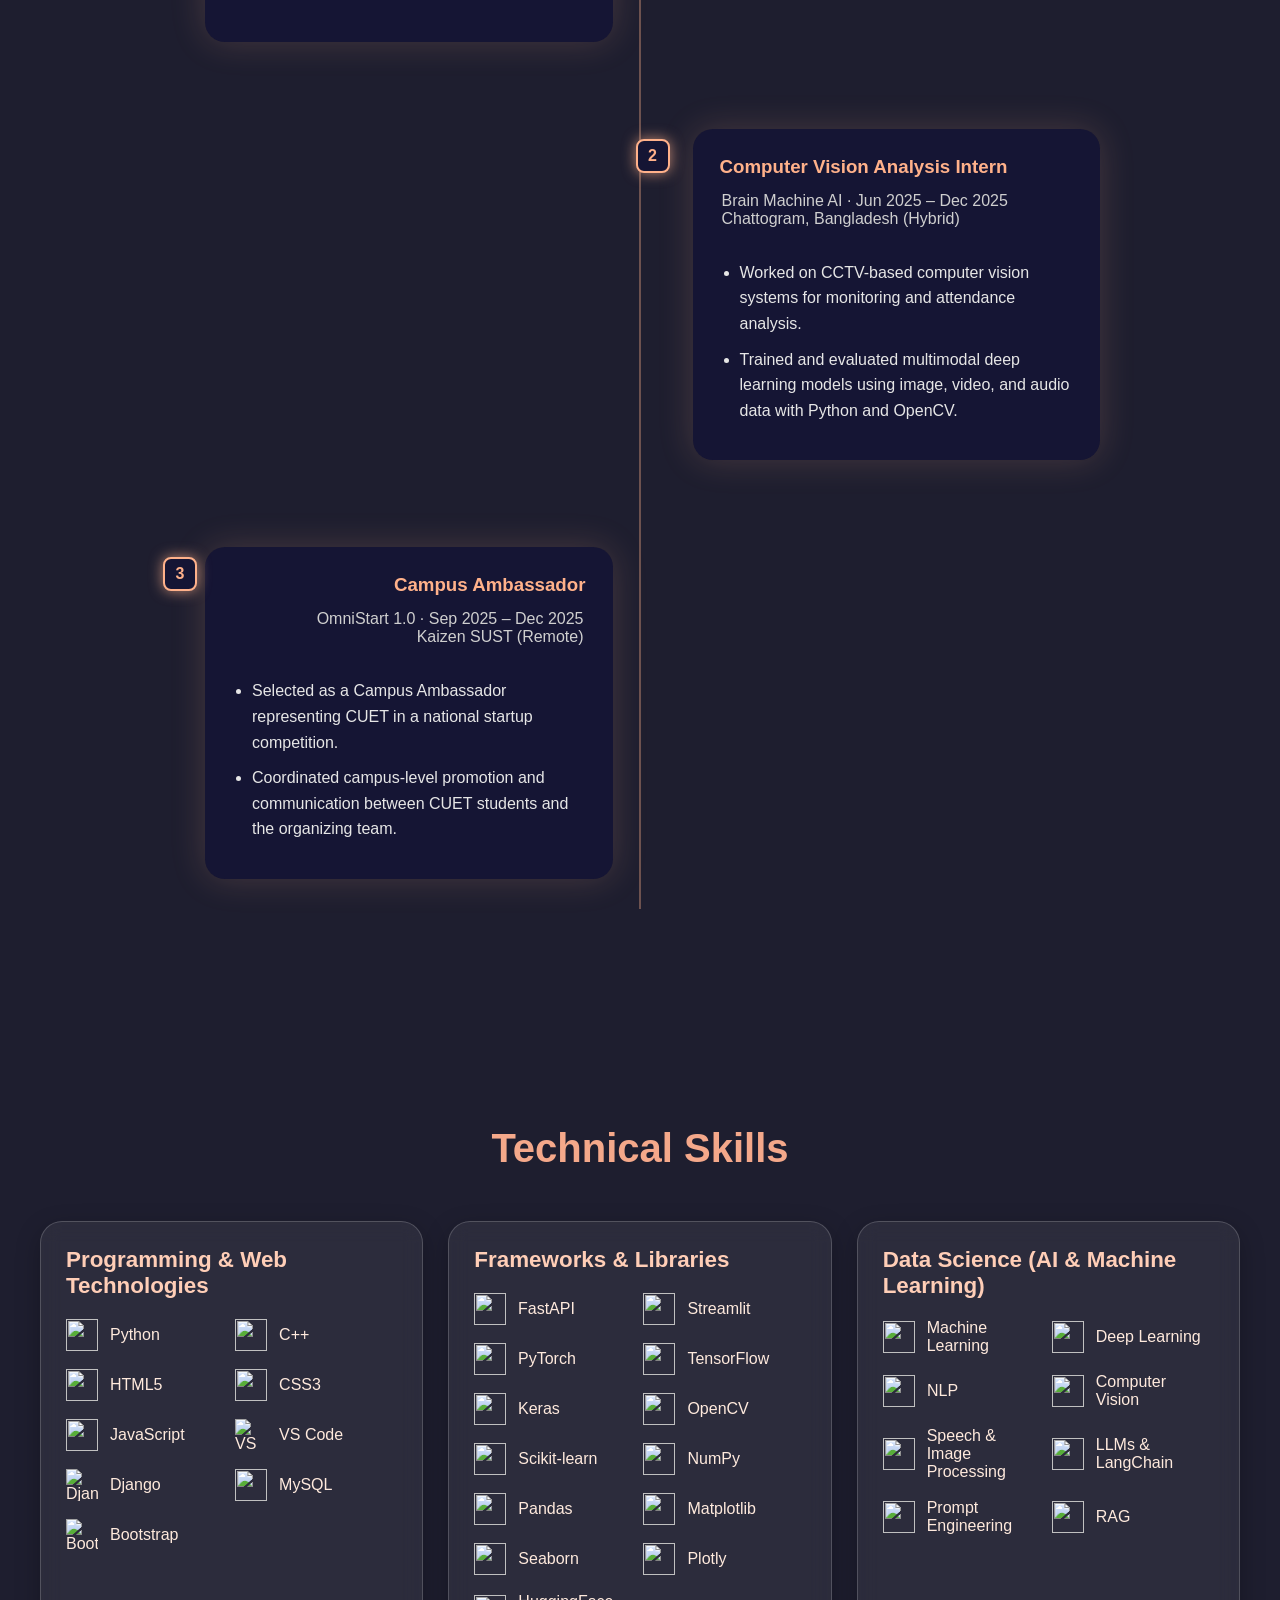
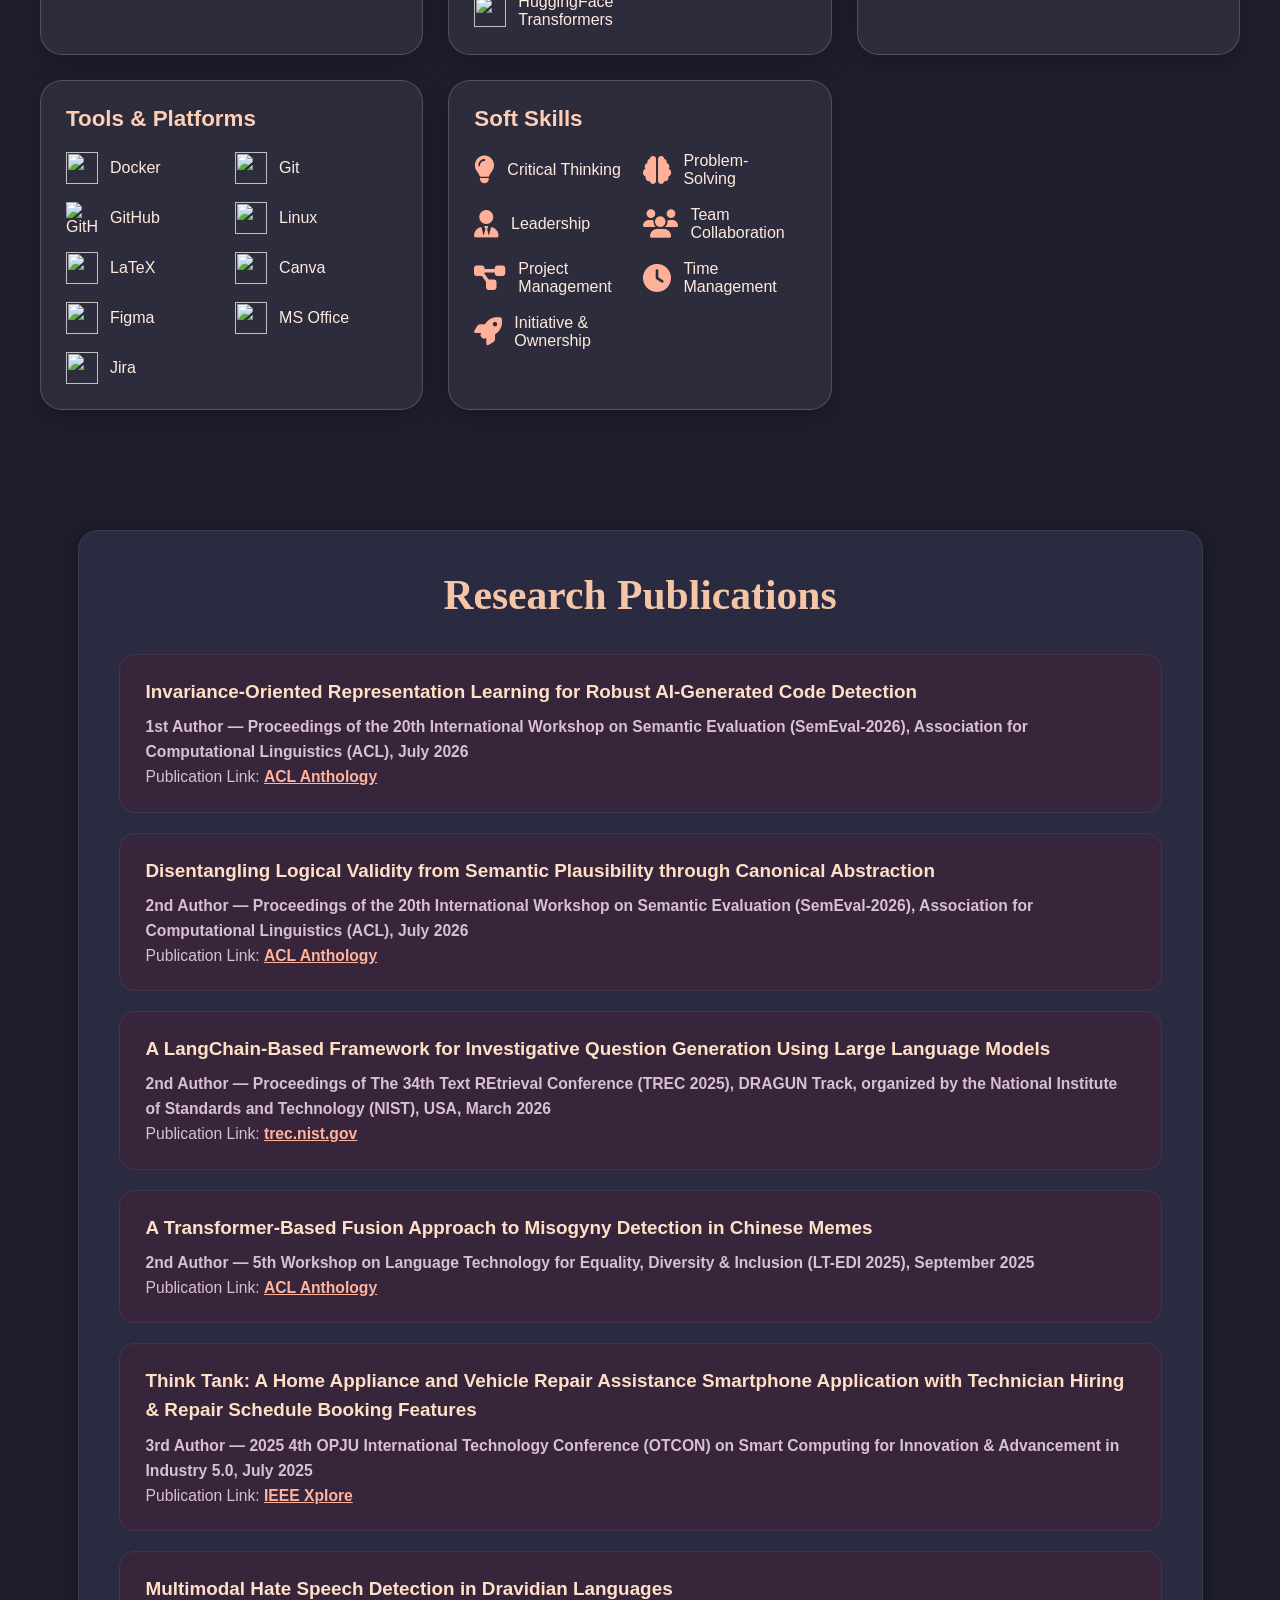
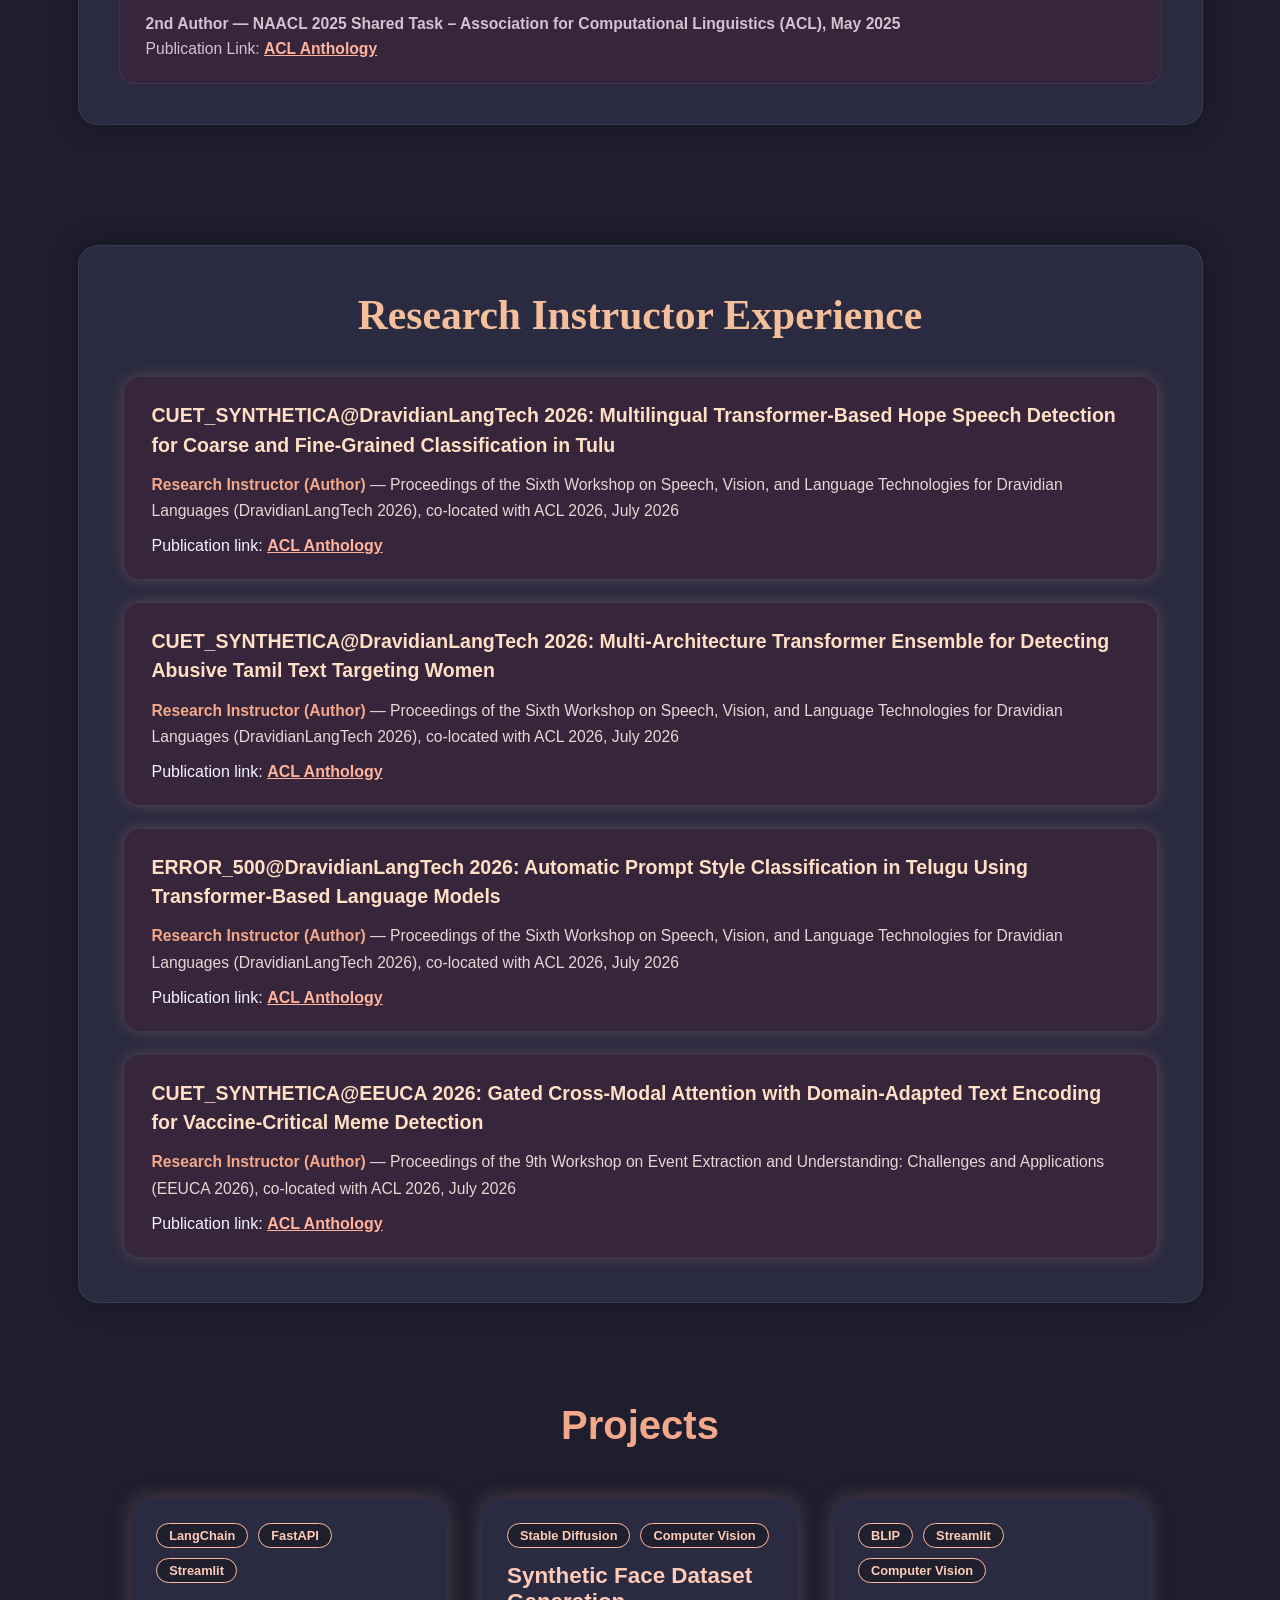
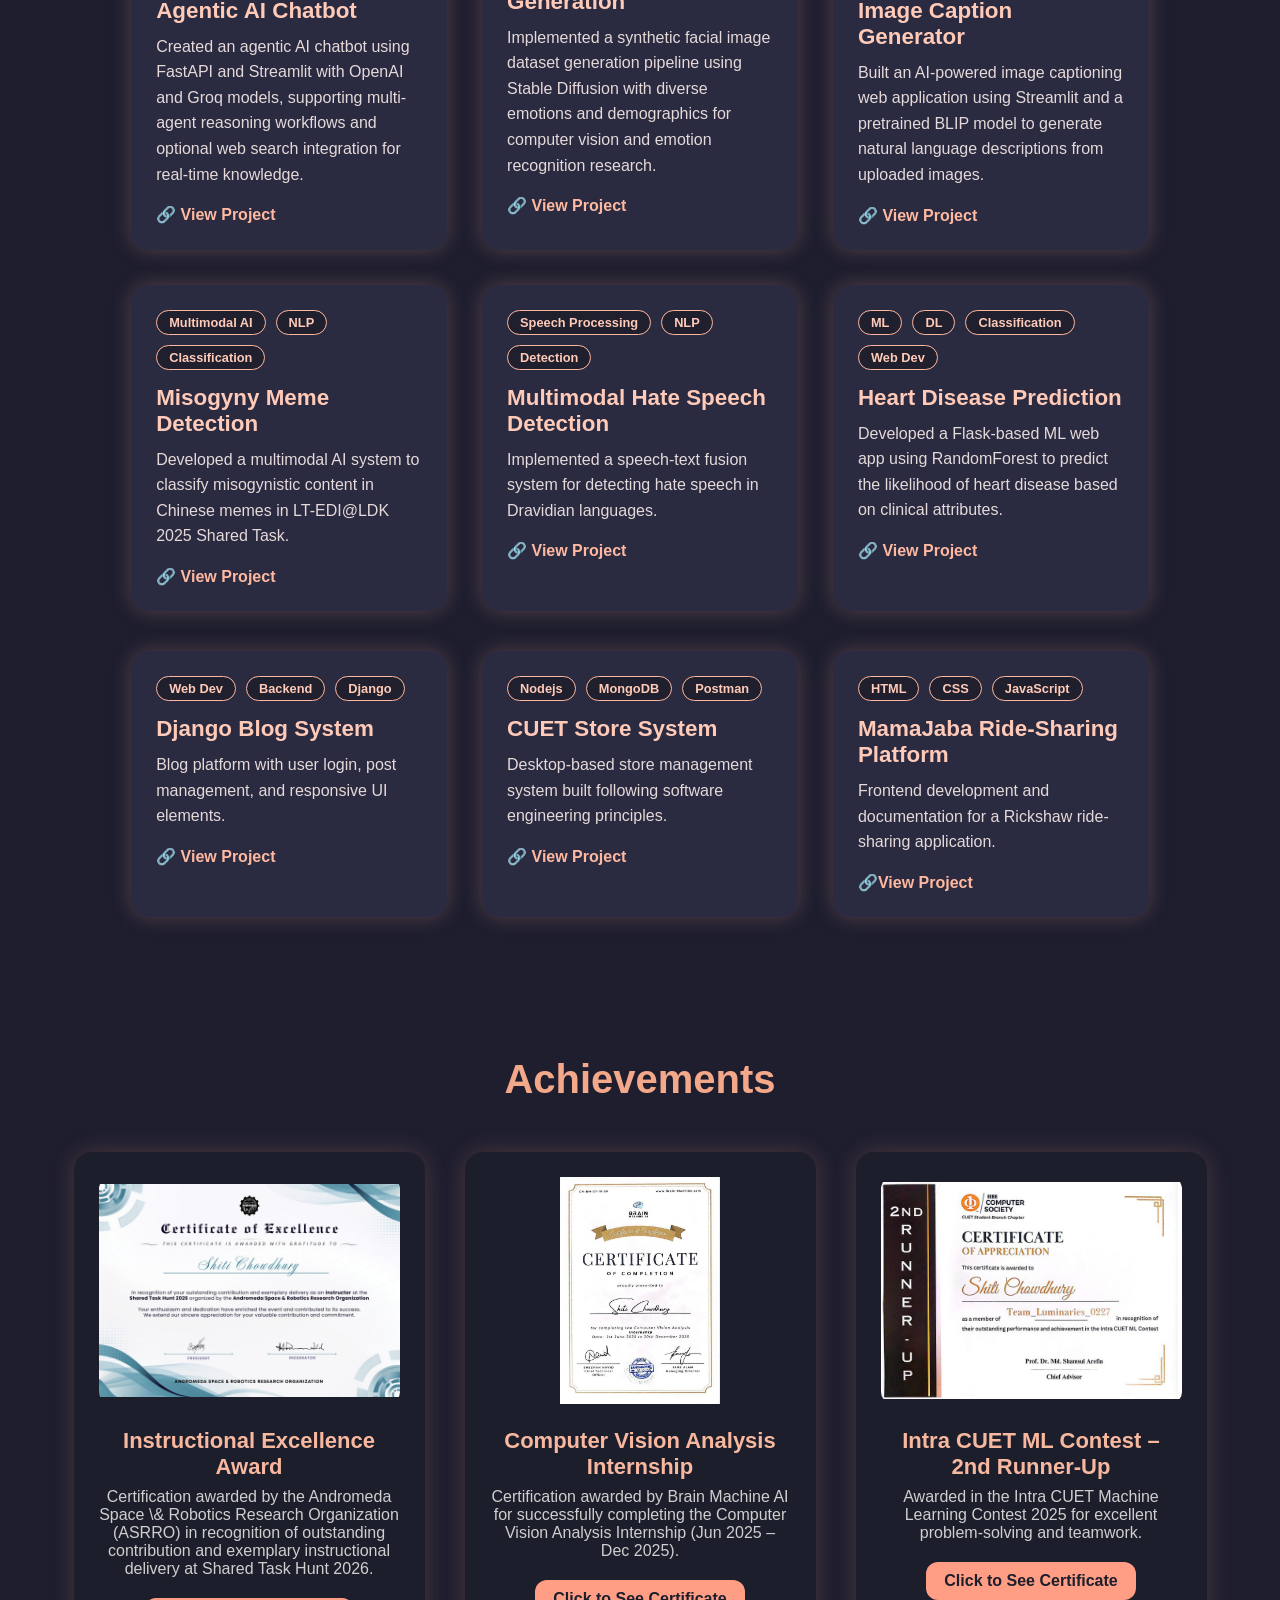
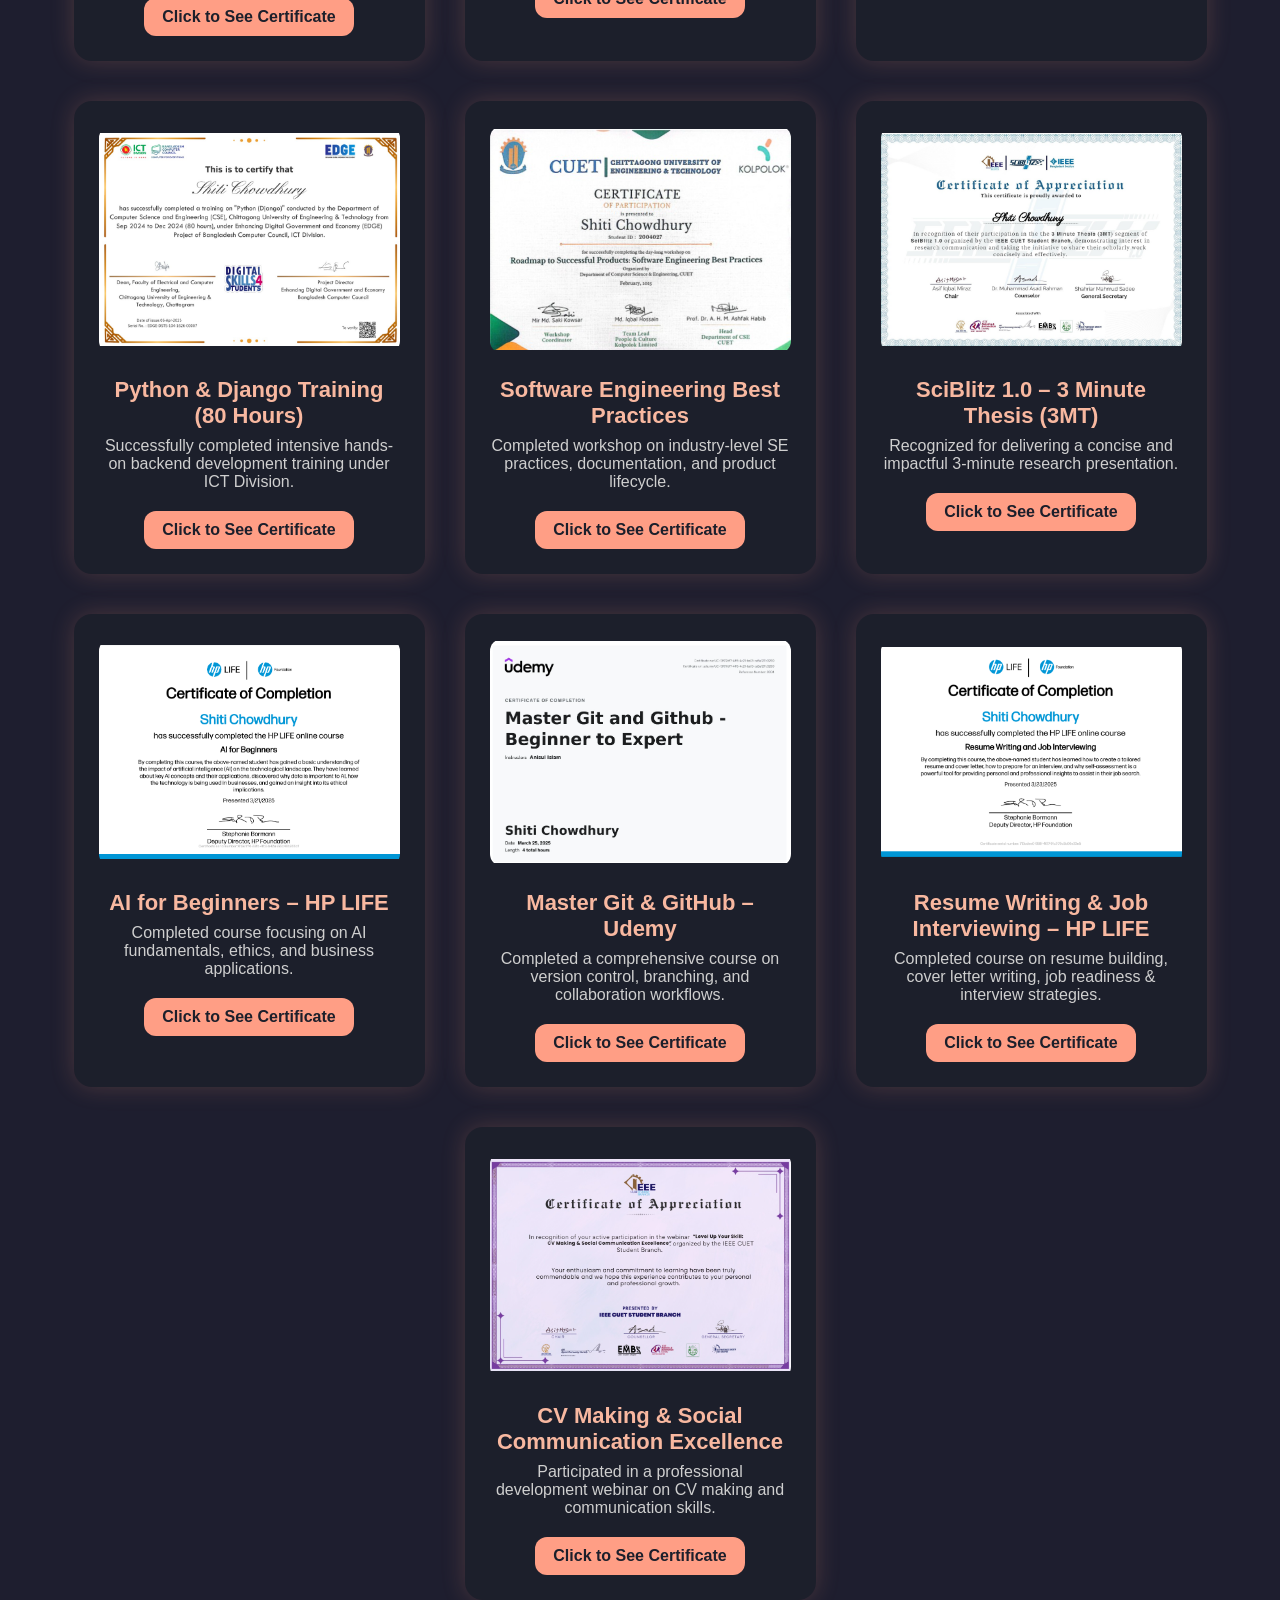
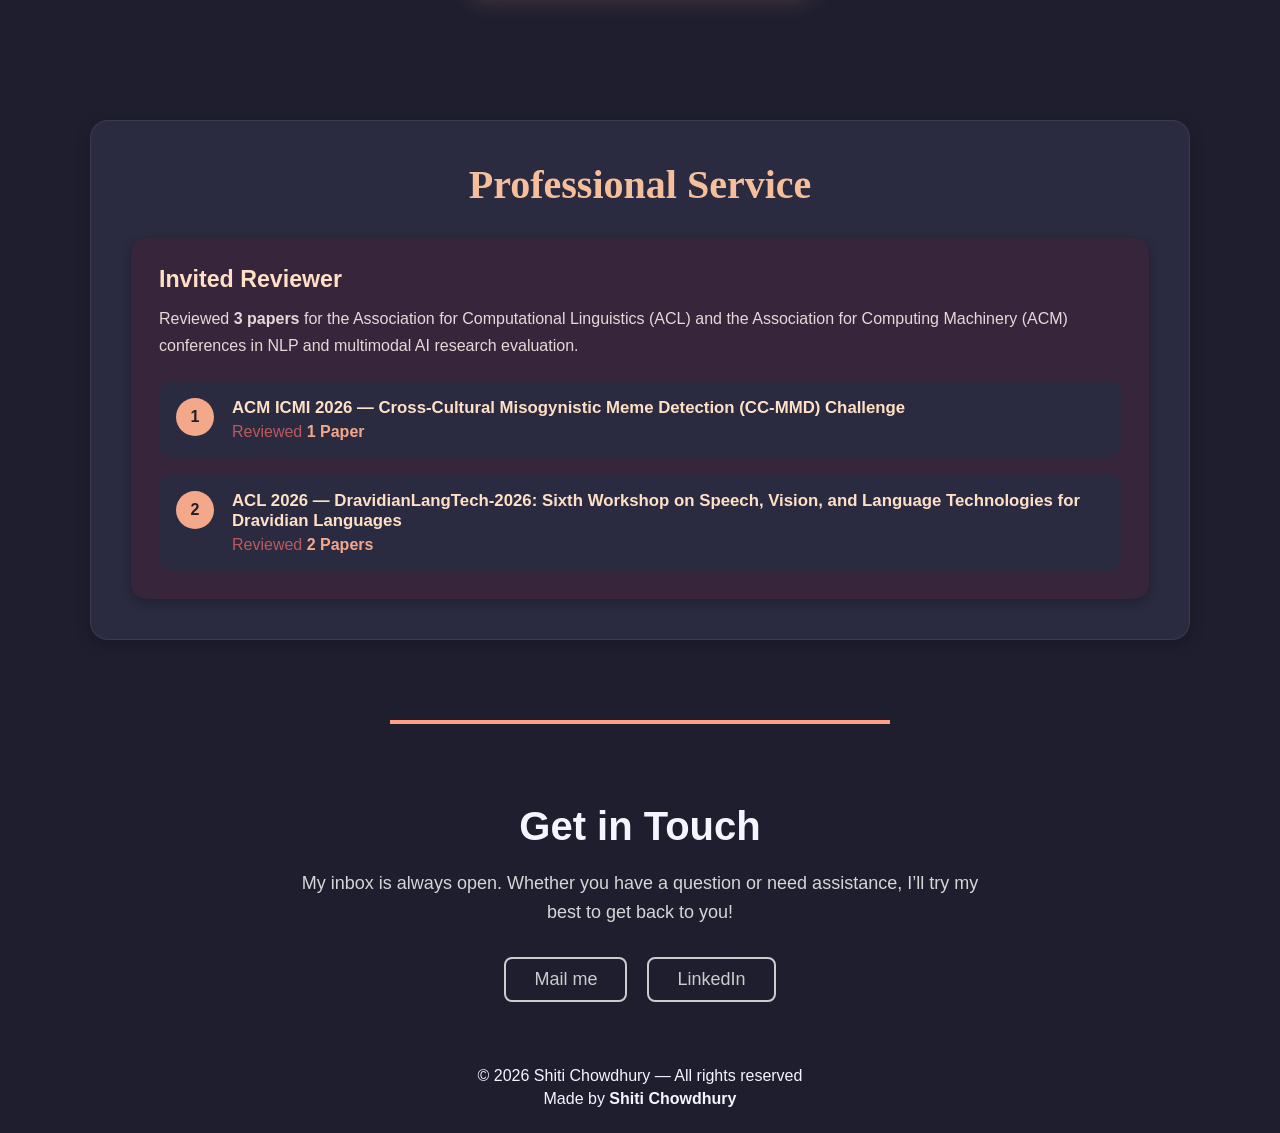
==== commit 80608478: "Update default.html" ====
--- a/_layouts/default.html
+++ b/_layouts/default.html
@@ -373,15 +373,16 @@
 
 /* Dots */
 .timeline-dot {
-  width: 14px;
-  height: 14px;
+  width: 12px;
+  height: 12px;
   background: #ff6f7d;
   border-radius: 50%;
   position: absolute;
-  left: -20px;
+  left: -2px;
   top: 8px;
+
   border: 2px solid #ffc6ae;
-  box-shadow: 0 0 5px #ffb1b1;
+  box-shadow: 2px 2px 5px #ffb1b1;
 }
 
 /* Cards */
@@ -944,6 +945,397 @@
   }
 }
 
+.thesis-title{
+    text-align: center;
+    font-weight: 1200;
+}
+#thesis .timeline-card{
+    width: auto;
+    height: auto;
+    margin: 0 auto;
+}
+
+.research-instructor-section {
+  width: 90%;
+  max-width: 1200px;
+  margin: 60px auto;
+  padding: 45px;
+  background: var(--bg-card);
+  border-radius: 20px;
+  box-shadow: 0 0 25px rgba(0,0,0,0.35);
+  border: 1px solid rgba(255,255,255,0.08);
+}
+
+.research-title {
+  text-align: center;
+  font-size: 2.6rem;
+  font-weight: 900;
+  color: #f6bf9b;
+  margin-bottom: 38px;
+  font-family: Georgia, serif;
+}
+
+.research-list {
+  display: flex;
+  flex-direction: column;
+  gap: 24px;
+}
+
+.research-card {
+  background: #36253b;
+  padding: 24px 28px;
+  border-radius: 16px;
+  box-shadow: 0 0 15px rgba(244,168,138,0.25);
+  transition: 0.3s ease;
+  opacity: 0;
+  transform: translateY(35px);
+}
+
+.research-card.show-research-card {
+  opacity: 1;
+  transform: translateY(0);
+}
+
+.research-card:hover {
+  transform: translateY(-5px);
+  box-shadow: 0 0 25px rgba(244,168,138,0.45);
+}
+
+.research-card h3 {
+  color: #ffe0c4;
+  font-size: 1.22rem;
+  line-height: 1.5;
+  margin-bottom: 12px;
+}
+
+.research-card p {
+  color: #e8d5d5;
+  font-size: 0.98rem;
+  line-height: 1.7;
+  margin-bottom: 12px;
+}
+
+.research-card strong {
+  color: #f4a88a;
+}
+
+.research-card a {
+  color: #ffb39c;
+  font-weight: 700;
+  text-decoration: underline;
+}
+
+.research-card a:hover {
+  color: #ffd5c7;
+}
+
+@media (max-width: 768px) {
+  .research-instructor-section {
+    width: 95%;
+    padding: 30px 20px;
+  }
+
+  .research-title {
+    font-size: 2rem;
+  }
+
+  .research-card h3 {
+    font-size: 1.05rem;
+  }
+
+  .research-card p {
+    font-size: 0.92rem;
+  }
+}
+
+.pub-section {
+  width: 90%;
+  max-width: 1200px;
+  margin: 60px auto;
+  padding: 40px;
+  background: var(--bg-card);
+  border-radius: 20px;
+  border: 1px solid rgba(255,255,255,0.08);
+}
+
+.pub-title {
+  text-align: center;
+  font-size: 2.6rem;
+  font-weight: 900;
+  color: #f4c6a7;
+  margin-bottom: 35px;
+  font-family: Georgia, serif;
+}
+
+.pub-list {
+  display: flex;
+  flex-direction: column;
+  gap: 20px;
+}
+
+.pub-item {
+  display: flex;
+  align-items: flex-start;
+  gap: 16px;
+  background: #36253b;
+  padding: 22px 26px;
+  border-radius: 16px;
+  border: 1px solid rgba(255,255,255,0.06);
+  opacity: 0;
+  transform: translateY(22px);
+  transition: 0.35s ease;
+}
+
+.pub-item.show {
+  opacity: 1;
+  transform: translateY(0);
+}
+
+.pub-item:hover {
+  background: #3b2941;
+  border-color: rgba(244,168,138,0.3);
+}
+
+.bullet {
+  width: 28px;
+  height: 28px;
+  min-width: 28px;
+  border-radius: 50%;
+  background: #f4a88a;
+  color: #1e1e2f;
+  display: flex;
+  align-items: center;
+  justify-content: center;
+  font-size: 18px;
+  font-weight: 800;
+  margin-top: 4px;
+}
+
+.pub-main {
+  font-size: 1.18rem;
+  font-weight: 700;
+  color: #ffe0c4;
+  line-height: 1.55;
+  margin-bottom: 8px;
+}
+
+.pub-sub {
+  font-size: 0.98rem;
+  color: #d9bfd0;
+  line-height: 1.6;
+}
+
+.pub-link {
+  color: #ffb39c;
+  font-weight: 700;
+  text-decoration: underline;
+  transition: 0.25s;
+}
+
+.pub-link:hover {
+  color: #ffd5c7;
+  text-decoration: none;
+}
+
+@media (max-width: 768px) {
+  .pub-section {
+    width: 95%;
+    padding: 26px 20px;
+  }
+
+  .pub-title {
+    font-size: 2rem;
+  }
+
+  .pub-item {
+    padding: 20px;
+    gap: 12px;
+  }
+
+  .pub-main {
+    font-size: 1.05rem;
+  }
+
+  .pub-sub {
+    font-size: 0.92rem;
+  }
+}
+
+.service-section{
+  width:90%;
+  max-width:1100px;
+  margin:60px auto;
+  padding:40px;
+  background:var(--bg-card);
+  border-radius:18px;
+  border:1px solid rgba(255,255,255,0.08);
+  box-shadow:0 4px 14px rgba(0,0,0,0.25);
+}
+
+.service-title{
+  text-align:center;
+  font-size:2.5rem;
+  font-weight:900;
+  color:#f6bf9b;
+  margin-bottom:30px;
+  font-family:Georgia,serif;
+}
+
+.service-card{
+  background:#36253b;
+  border-radius:16px;
+  padding:28px;
+  box-shadow:0 4px 12px rgba(0,0,0,0.22);
+  opacity:0;
+  transform:translateY(18px);
+  transition:0.4s ease;
+}
+
+.service-card.show{
+  opacity:1;
+  transform:translateY(0);
+}
+
+.service-card:hover{
+  transform:translateY(-2px);
+  box-shadow:0 6px 16px rgba(0,0,0,0.28);
+}
+
+.service-card h3{
+  color:#ffe0c4;
+  font-size:1.45rem;
+  margin-bottom:12px;
+}
+
+.service-description{
+  color:#e7d8d8;
+  line-height:1.7;
+  margin-bottom:22px;
+}
+
+.review-list{
+  display:flex;
+  flex-direction:column;
+  gap:16px;
+}
+
+.review-item{
+  display:flex;
+  gap:18px;
+  align-items:flex-start;
+  padding:17px;
+  background:#2a2a40;
+  border-radius:13px;
+}
+
+.review-number{
+  width:38px;
+  height:38px;
+  border-radius:50%;
+  background:#f4a88a;
+  color:#1e1e2f;
+  font-weight:700;
+  display:flex;
+  justify-content:center;
+  align-items:center;
+  flex-shrink:0;
+}
+
+.review-item h4{
+  color:#ffe0c4;
+  font-size:1.05rem;
+  margin-bottom:5px;
+}
+
+.review-item p{
+  color:#ba5b5b;
+}
+
+.review-item strong{
+  color:#f4a88a;
+}
+
+@media(max-width:768px){
+  .service-section{
+    width:95%;
+    padding:25px;
+  }
+
+  .service-title{
+    font-size:2rem;
+  }
+
+  .service-card{
+    padding:24px 20px;
+  }
+}
+
+.pub-item {
+  display: flex;
+  align-items: flex-start;
+  gap: 16px;
+  background: #36253b;
+  padding: 22px 26px;
+  border-radius: 16px;
+  border: 1px solid rgba(255,255,255,0.07);
+
+  opacity: 0;
+  transform: translateY(22px);
+  transition: 
+    opacity 0.45s ease,
+    transform 0.45s ease,
+    border-color 0.3s ease,
+    box-shadow 0.3s ease,
+    background 0.3s ease;
+}
+
+.pub-item.show {
+  opacity: 1;
+  transform: translateY(0);
+}
+
+.pub-item:hover {
+  transform: translateY(-4px);
+  background: #372240;
+  border-color: rgba(188, 128, 104, 0.35);
+  box-shadow: 0 10px 24px rgba(0,0,0,0.22);
+}
+
+.pub-item:hover .bullet {
+  transform: scale(1.08);
+}
+
+.bullet {
+  transition: 0.3s ease;
+}
+
+.pub-item{
+    transition: all .35s ease;
+}
+
+.pub-item:hover{
+    transform: translateY(-6px);
+    box-shadow: 0 12px 28px rgba(0,0,0,.22);
+    border-color: rgba(252, 146, 104, 0.35);
+}
+
+.pub-item:hover .pub-main{
+    color:#ffd8c7;
+}
+
+.pub-item:hover .bullet{
+    transform:scale(1.1);
+}
+
+.pub-item:hover .pub-link{
+    color:#f58965;
+}
+
+.bullet,
+.pub-main,
+.pub-link{
+    transition:.3s ease;
+}
 
   </style>
 </head>
@@ -1076,6 +1468,57 @@
   </div>
 </section>
 
+<!-- ================= Undergraduate Thesis ================= -->
+<section id="thesis" class="edu-section">
+
+  <h2 class="edu-title thesis-title">Undergraduate Thesis</h2>
+
+  <p class="edu-intro">
+    My undergraduate thesis focuses on multimodal artificial intelligence for
+    automated abusive content detection in online videos by integrating visual,
+    textual and audio information for robust content understanding.
+  </p>
+
+  <div class="timeline">
+
+    <div class="timeline-item">
+      <div class="timeline-dot"></div>
+
+      <div class="timeline-card">
+
+        <h3>
+          A Multimodal Multiclass Framework for Automated Detection of
+          Abusive Content in Online Videos
+        </h3>
+
+        <p class="year">
+          <b>30<sup>th</sup> June 2026</b>
+        </p>
+
+        <p class="details">
+          <strong>Thesis Supervisor:</strong>
+          Saadman Sakib,
+          Assistant Professor,
+          Department of CSE,
+          Chittagong University of Engineering and Technology (CUET).
+        </p>
+
+        <br>
+
+        <p class="details">
+          Designed a multimodal abusive content detection framework using XLM-RoBERTa,
+          CLIP and Wav2Vec2 with cross-modal attention and multi-task learning.
+          Built and annotated a Bangla-English video dataset and validated the model
+          across multiple public benchmarks with explainable AI analysis.
+        </p>
+
+      </div>
+    </div>
+
+  </div>
+
+</section>
+
 <section class="experience-section" id="experience">
   <h2 class="section-title">Experience</h2>
 
@@ -1434,9 +1877,66 @@
 
   <div class="pub-list">
 
+    <!-- Publication -->
+<div class="pub-item">
+  <!-- <span class="bullet">•</span> -->
+
+  <div>
+    <p class="pub-main">
+      <strong>
+        Invariance-Oriented Representation Learning for Robust AI-Generated Code Detection
+      </strong>
+    </p>
+
+    <p class="pub-sub">
+      <strong>
+        1st Author — Proceedings of the 20th International Workshop on Semantic Evaluation (SemEval-2026), Association for Computational Linguistics (ACL), July 2026
+      </strong>
+
+      <br>
+
+      Publication Link:
+      <a href="https://aclanthology.org/2026.semeval-1.81/"
+         target="_blank"
+         class="pub-link">
+         ACL Anthology
+      </a>
+    </p>
+  </div>
+</div>
+
+<!-- Publication -->
+<div class="pub-item">
+  <!-- <span class="bullet">•</span> -->
+
+  <div>
+    <p class="pub-main">
+      <strong>
+        Disentangling Logical Validity from Semantic Plausibility through Canonical Abstraction
+      </strong>
+    </p>
+
+    <p class="pub-sub">
+      <strong>
+        2nd Author — Proceedings of the 20th International Workshop on Semantic Evaluation (SemEval-2026), Association for Computational Linguistics (ACL), July 2026
+      </strong>
+
+      <br>
+
+      Publication Link:
+      <a href="https://aclanthology.org/2026.semeval-1.70/"
+         target="_blank"
+         class="pub-link">
+        ACL Anthology
+      </a>
+    </p>
+  </div>
+</div>
+
+
    <!-- Publication -->
 <div class="pub-item">
-  <span class="bullet">•</span>
+  <!-- <span class="bullet">•</span> -->
 
   <div>
     <p class="pub-main">
@@ -1466,10 +1966,10 @@
 
         <!-- Publication 3 -->
     <div class="pub-item">
-      <span class="bullet">•</span>
+      <!-- <span class="bullet">•</span> -->
       <div>
         <p class="pub-main">
-          <strong>Team_Luminaries_0227 @ LT-EDI-2025:</strong>  
+          
           A Transformer-Based Fusion Approach to Misogyny Detection in Chinese Memes
         </p>
         <p class="pub-sub">
@@ -1488,7 +1988,7 @@
 
     <!-- Publication 2 -->
     <div class="pub-item">
-      <span class="bullet">•</span>
+      <!-- <span class="bullet">•</span> -->
       <div>
         <p class="pub-main">
           <strong>Think Tank:</strong>  
@@ -1513,10 +2013,9 @@
 
         <!-- Publication 1 -->
     <div class="pub-item">
-      <span class="bullet">•</span>
+      <!-- <span class="bullet">•</span> -->
       <div>
-        <p class="pub-main">
-          <strong>Team ML_Forge @ DravidianLangTech 2025:</strong>  
+        <p class="pub-main"> 
           Multimodal Hate Speech Detection in Dravidian Languages
         </p>
         <p class="pub-sub">
@@ -1538,6 +2037,44 @@
 
 </section>
 
+<section id="research-instructor" class="research-instructor-section">
+
+  <h2 class="research-title">Research Instructor Experience</h2>
+
+  <div class="research-list">
+
+    <div class="research-card">
+      <h3>CUET_SYNTHETICA@DravidianLangTech 2026: Multilingual Transformer-Based Hope Speech Detection for Coarse and Fine-Grained Classification in Tulu</h3>
+      <p><strong>Research Instructor (Author)</strong> — Proceedings of the Sixth Workshop on Speech, Vision, and Language Technologies for Dravidian Languages (DravidianLangTech 2026), co-located with ACL 2026, July 2026</p>
+
+      <span>Publication link: </span>
+      <a href="https://aclanthology.org/2026.dravidianlangtech-1.30/" target="_blank">ACL Anthology</a>
+    </div>
+
+    <div class="research-card">
+      <h3>CUET_SYNTHETICA@DravidianLangTech 2026: Multi-Architecture Transformer Ensemble for Detecting Abusive Tamil Text Targeting Women</h3>
+      <p><strong>Research Instructor (Author)</strong> — Proceedings of the Sixth Workshop on Speech, Vision, and Language Technologies for Dravidian Languages (DravidianLangTech 2026), co-located with ACL 2026, July 2026</p>
+      <span>Publication link: </span>
+      <a href="https://aclanthology.org/2026.dravidianlangtech-1.29/" target="_blank">ACL Anthology</a>
+    </div>
+
+    <div class="research-card">
+      <h3>ERROR_500@DravidianLangTech 2026: Automatic Prompt Style Classification in Telugu Using Transformer-Based Language Models</h3>
+      <p><strong>Research Instructor (Author)</strong> — Proceedings of the Sixth Workshop on Speech, Vision, and Language Technologies for Dravidian Languages (DravidianLangTech 2026), co-located with ACL 2026, July 2026</p>
+      <span>Publication link: </span>
+      <a href="https://aclanthology.org/2026.dravidianlangtech-1.37/" target="_blank">ACL Anthology</a>
+    </div>
+
+    <div class="research-card">
+      <h3>CUET_SYNTHETICA@EEUCA 2026: Gated Cross-Modal Attention with Domain-Adapted Text Encoding for Vaccine-Critical Meme Detection</h3>
+      <p><strong>Research Instructor (Author)</strong> — Proceedings of the 9th Workshop on Event Extraction and Understanding: Challenges and Applications (EEUCA 2026), co-located with ACL 2026, July 2026</p>
+      <span>Publication link: </span>
+      <a href="https://aclanthology.org/2026.eeuca-1.14/" target="_blank">ACL Anthology</a>
+    </div>
+
+  </div>
+</section>
+
 
 
 
@@ -1899,6 +2436,46 @@
     </div>
 
   </div>
+</section>
+
+<section id="professional-service" class="service-section">
+
+    <h2 class="service-title">Professional Service</h2>
+
+    <div class="service-card">
+
+        <h3>Invited Reviewer</h3>
+
+        <p class="service-description">
+            Reviewed <strong>3 papers</strong> for the Association for Computational Linguistics (ACL) and the Association for Computing Machinery (ACM) conferences in NLP and multimodal AI research evaluation.
+        </p>
+
+        <div class="review-list">
+
+            <div class="review-item">
+                <span class="review-number">1</span>
+
+                <div>
+                    <h4>ACM ICMI 2026 — Cross-Cultural Misogynistic Meme Detection (CC-MMD) Challenge</h4>
+                    <p>Reviewed <strong>1 Paper</strong></p>
+
+                    
+                </div>
+            </div>
+
+            <div class="review-item">
+                <span class="review-number">2</span>
+
+                <div>
+                    <h4>ACL 2026 — DravidianLangTech-2026: Sixth Workshop on Speech, Vision, and Language Technologies for Dravidian Languages</h4>
+                    <p>Reviewed <strong>2 Papers</strong></p>
+                </div>
+            </div>
+
+        </div>
+
+    </div>
+
 </section>
 
 <center>
@@ -2004,7 +2581,51 @@
 
     cards.forEach(card => observer.observe(card));
   })();
+
+  const researchCards = document.querySelectorAll(".research-card");
+
+const researchObserver = new IntersectionObserver(
+  entries => {
+    entries.forEach(entry => {
+      if (entry.isIntersecting) {
+        entry.target.classList.add("show-research-card");
+      }
+    });
+  },
+  { threshold: 0.2 }
+);
+
+researchCards.forEach(card => researchObserver.observe(card));
+
+const serviceCards = document.querySelectorAll(".service-card");
+
+const serviceObserver = new IntersectionObserver(entries => {
+  entries.forEach(entry => {
+    if (entry.isIntersecting) {
+      entry.target.classList.add("show");
+    }
+  });
+}, {
+  threshold: 0.2
+});
+
+serviceCards.forEach(card => serviceObserver.observe(card));
+
+const pubItems = document.querySelectorAll(".pub-item");
+
+const pubObserver = new IntersectionObserver(entries => {
+  entries.forEach(entry => {
+    if (entry.isIntersecting) {
+      entry.target.classList.add("show");
+    }
+  });
+}, {
+  threshold: 0.2
+});
+
+pubItems.forEach(item => pubObserver.observe(item));
 </script>
+
 
 
 </body>
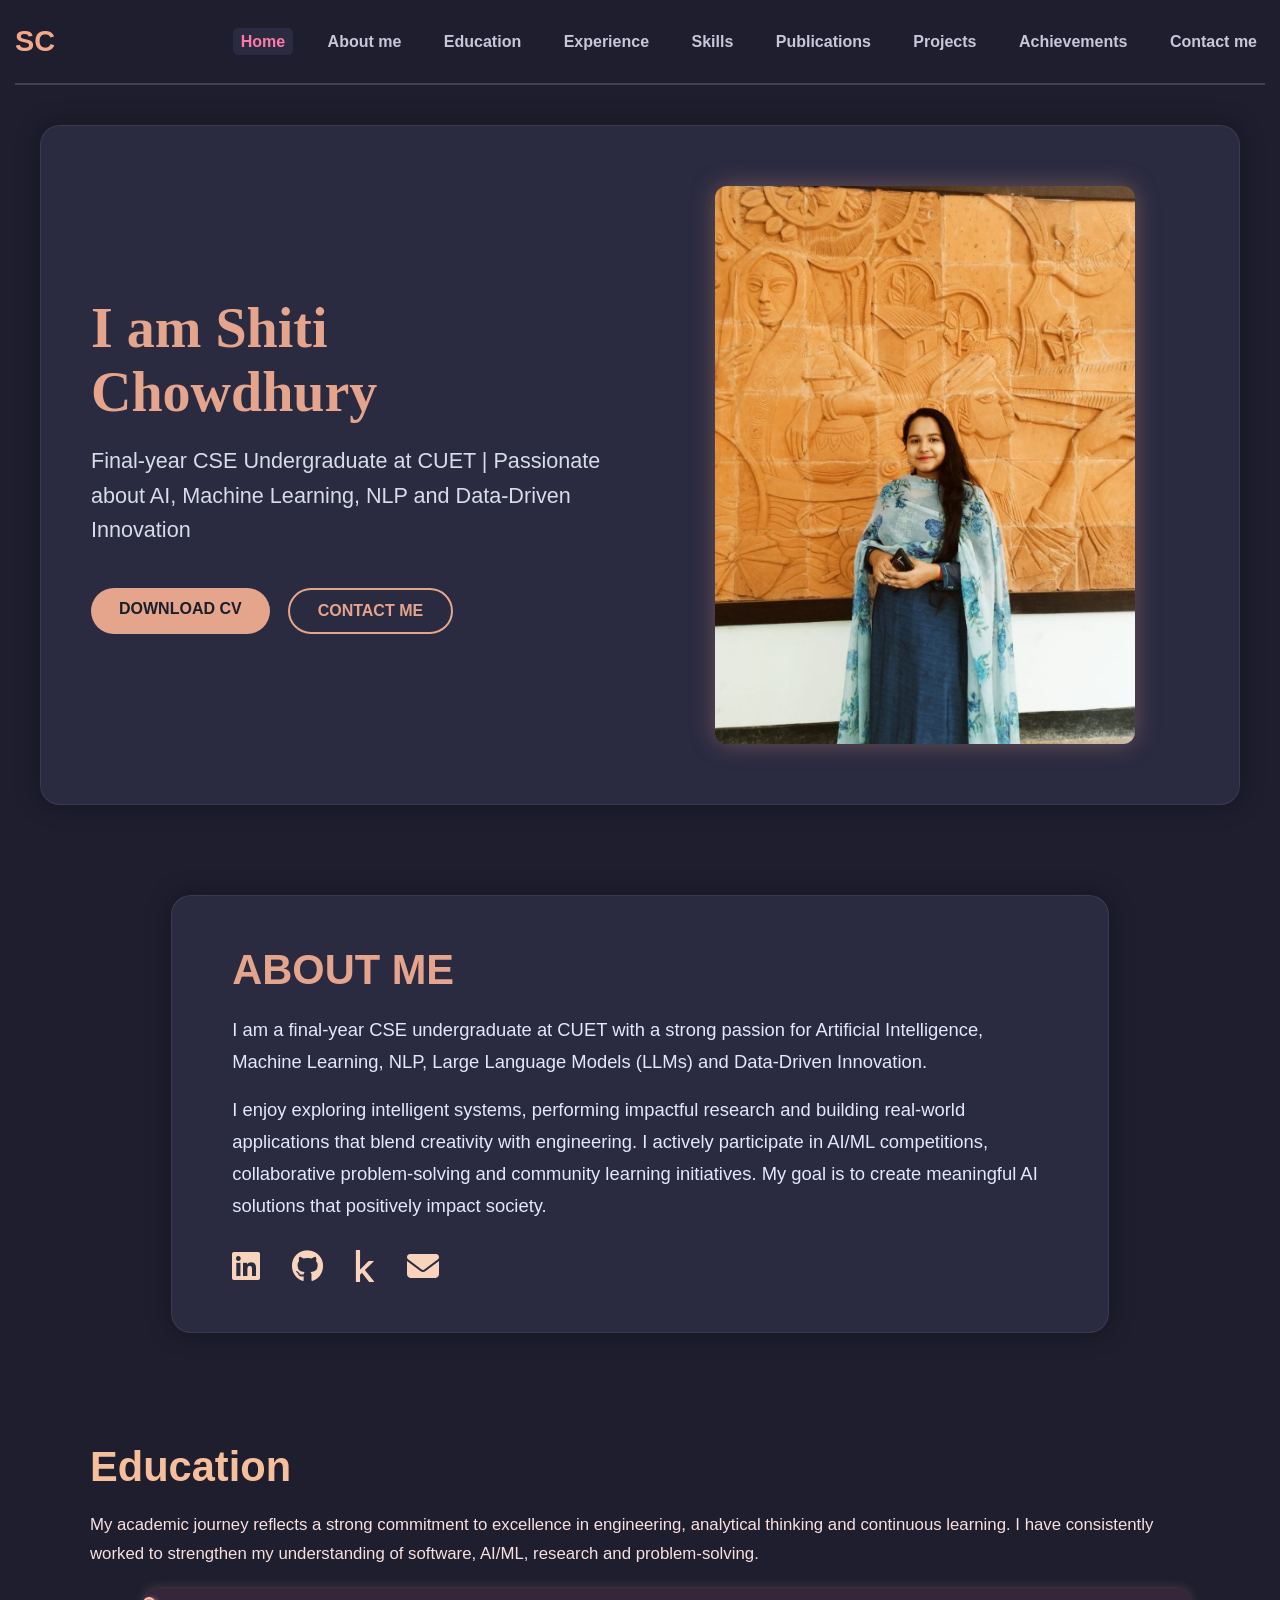
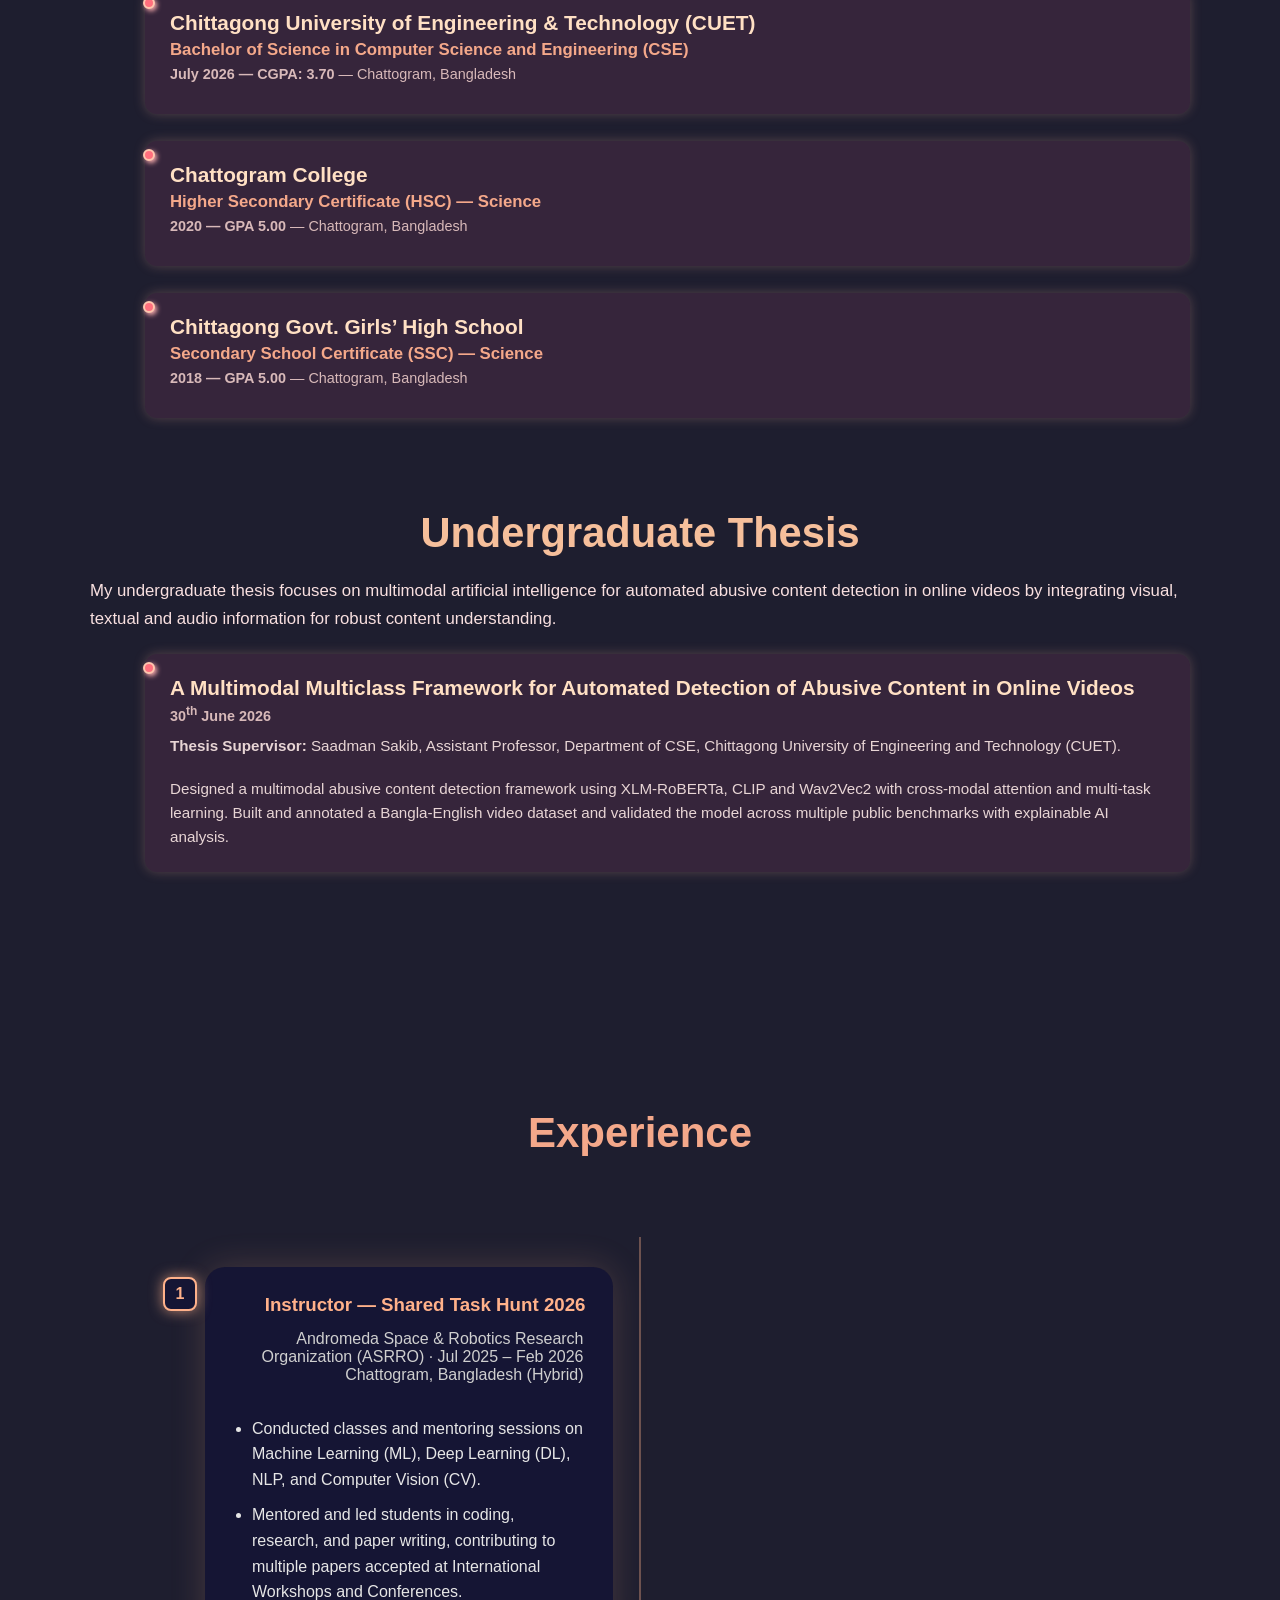
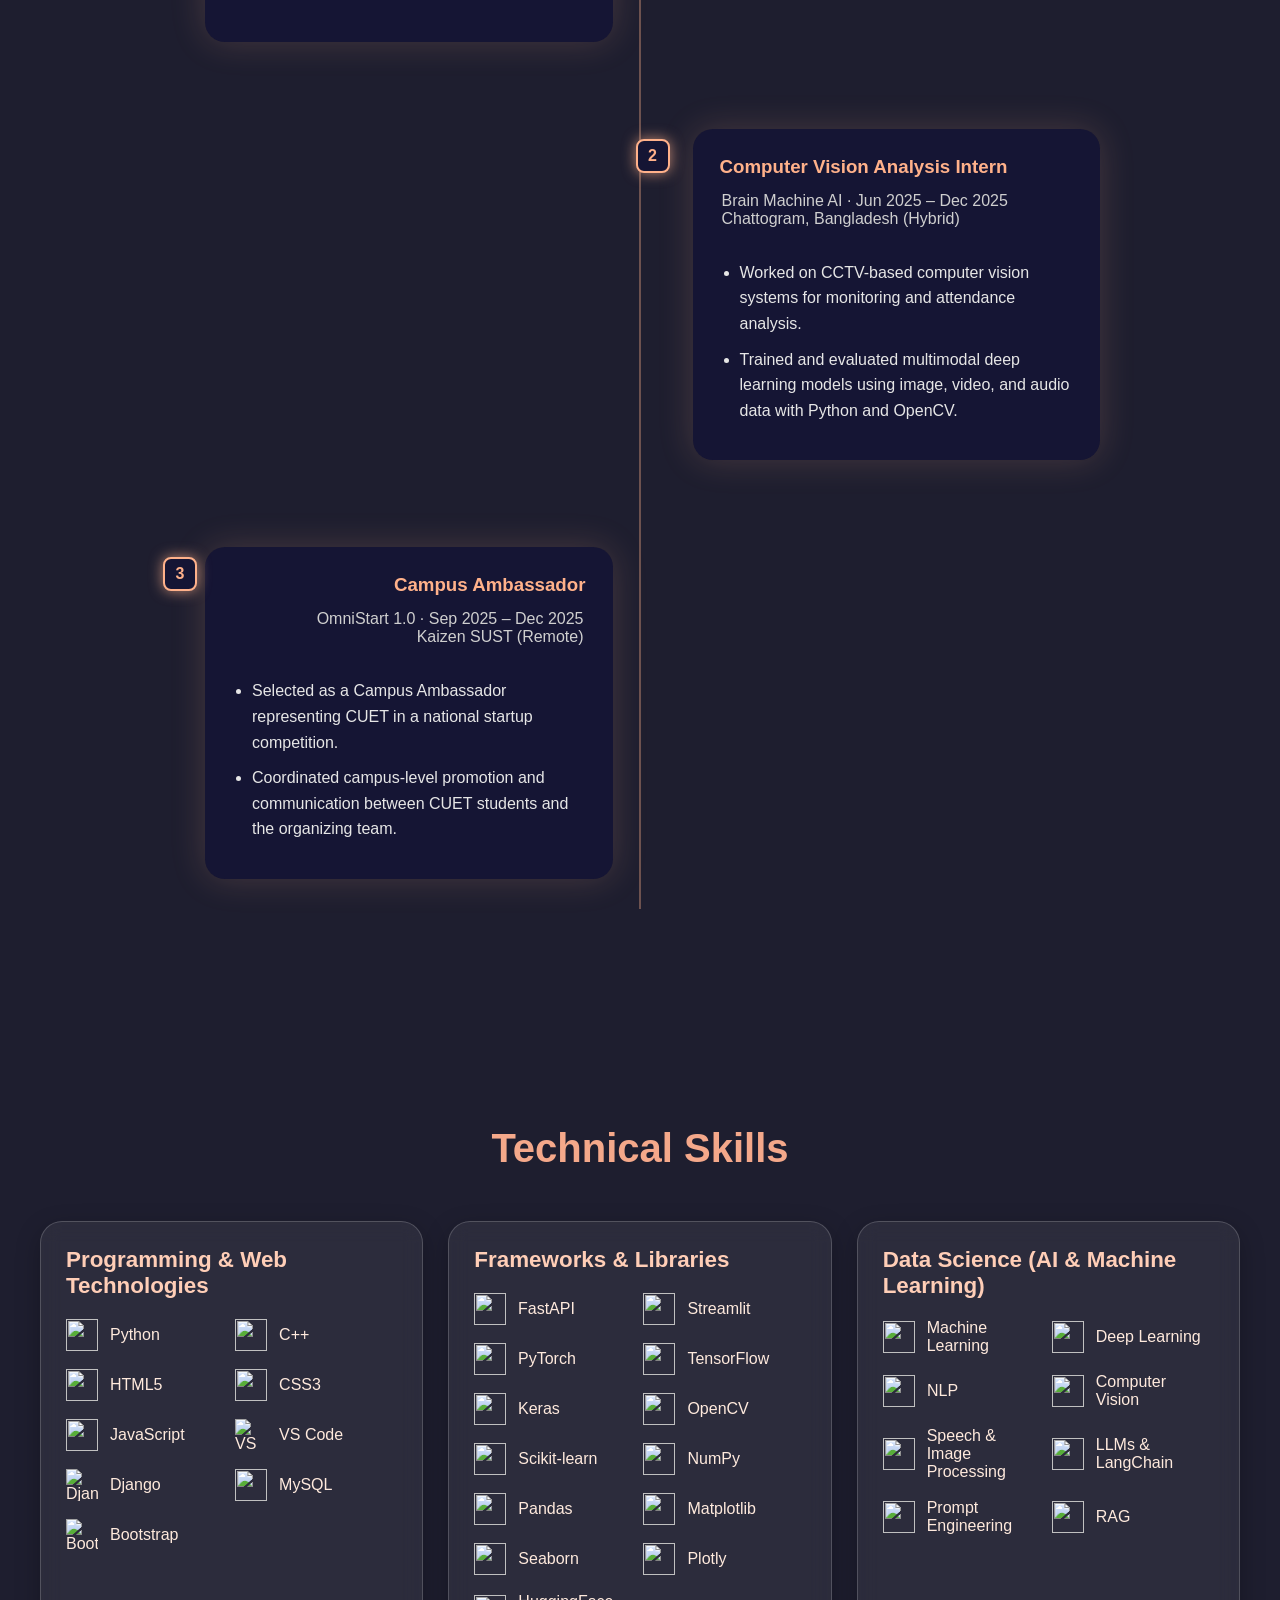
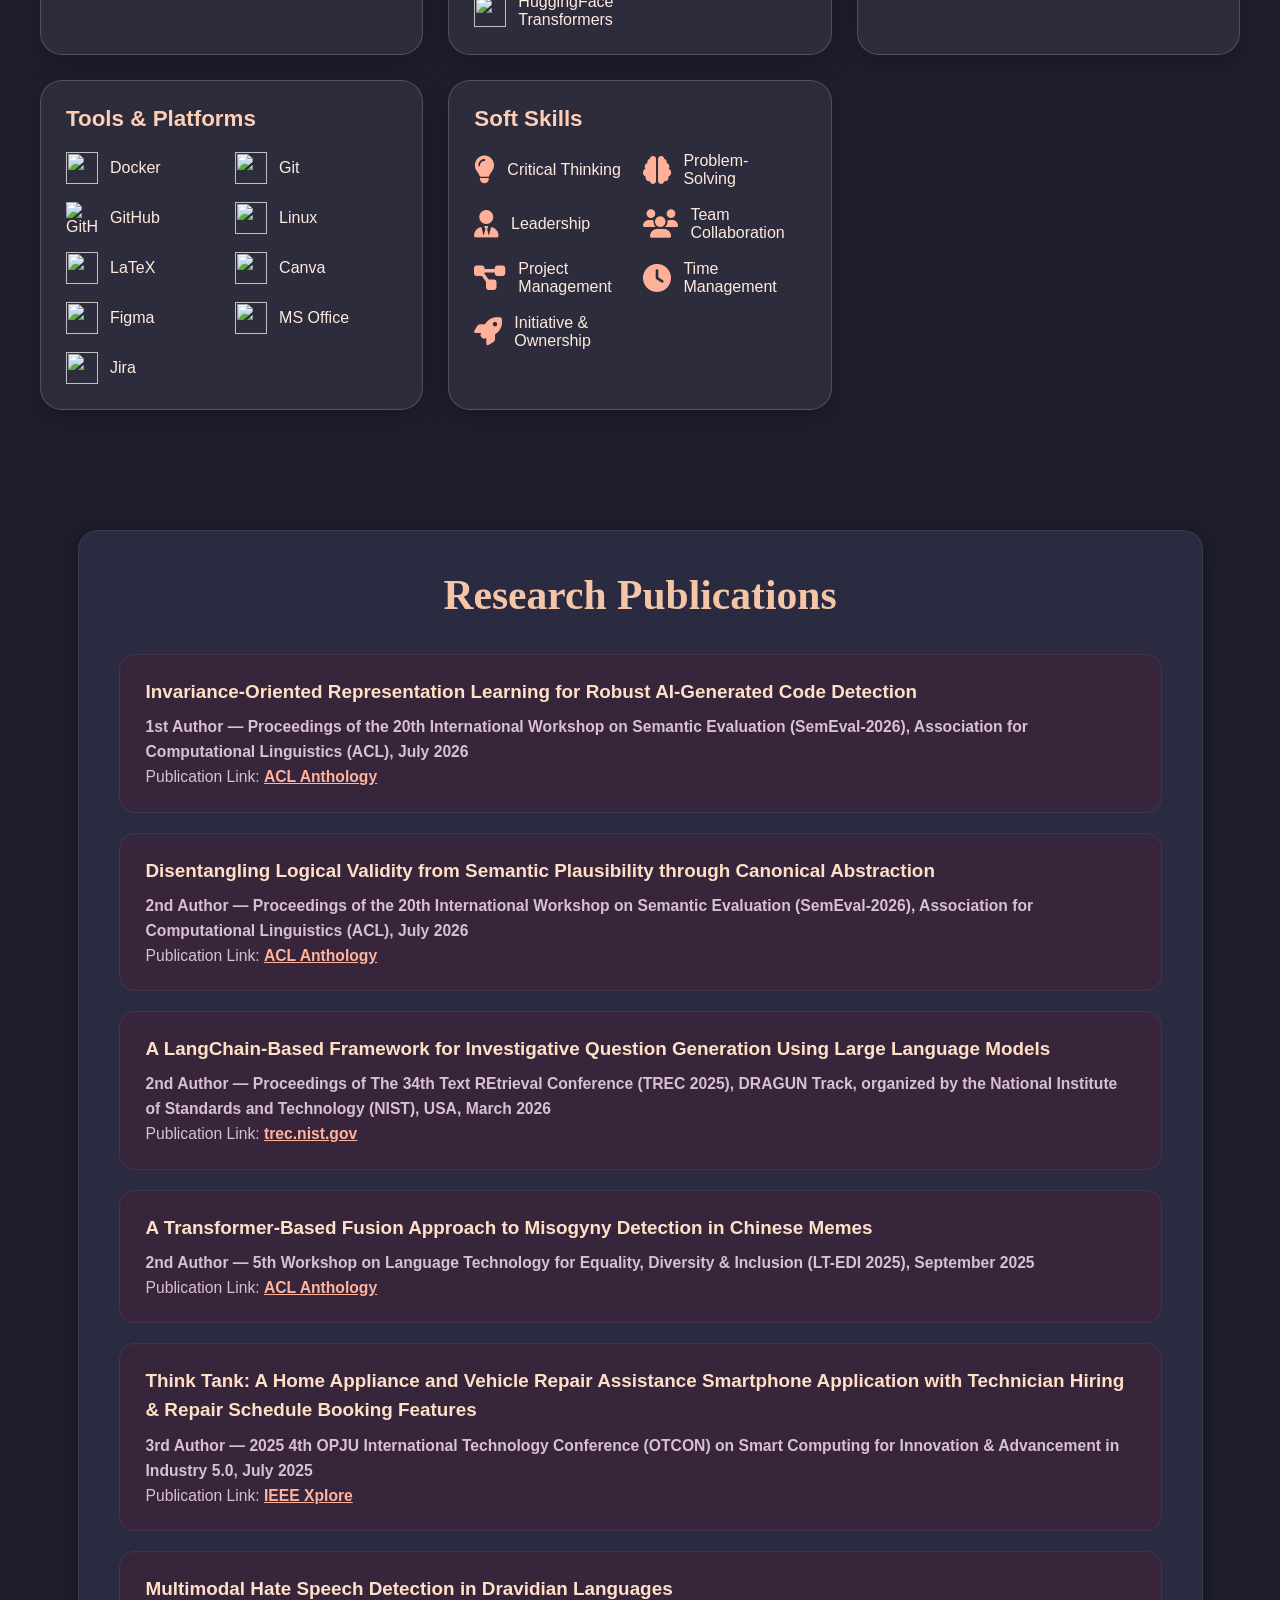
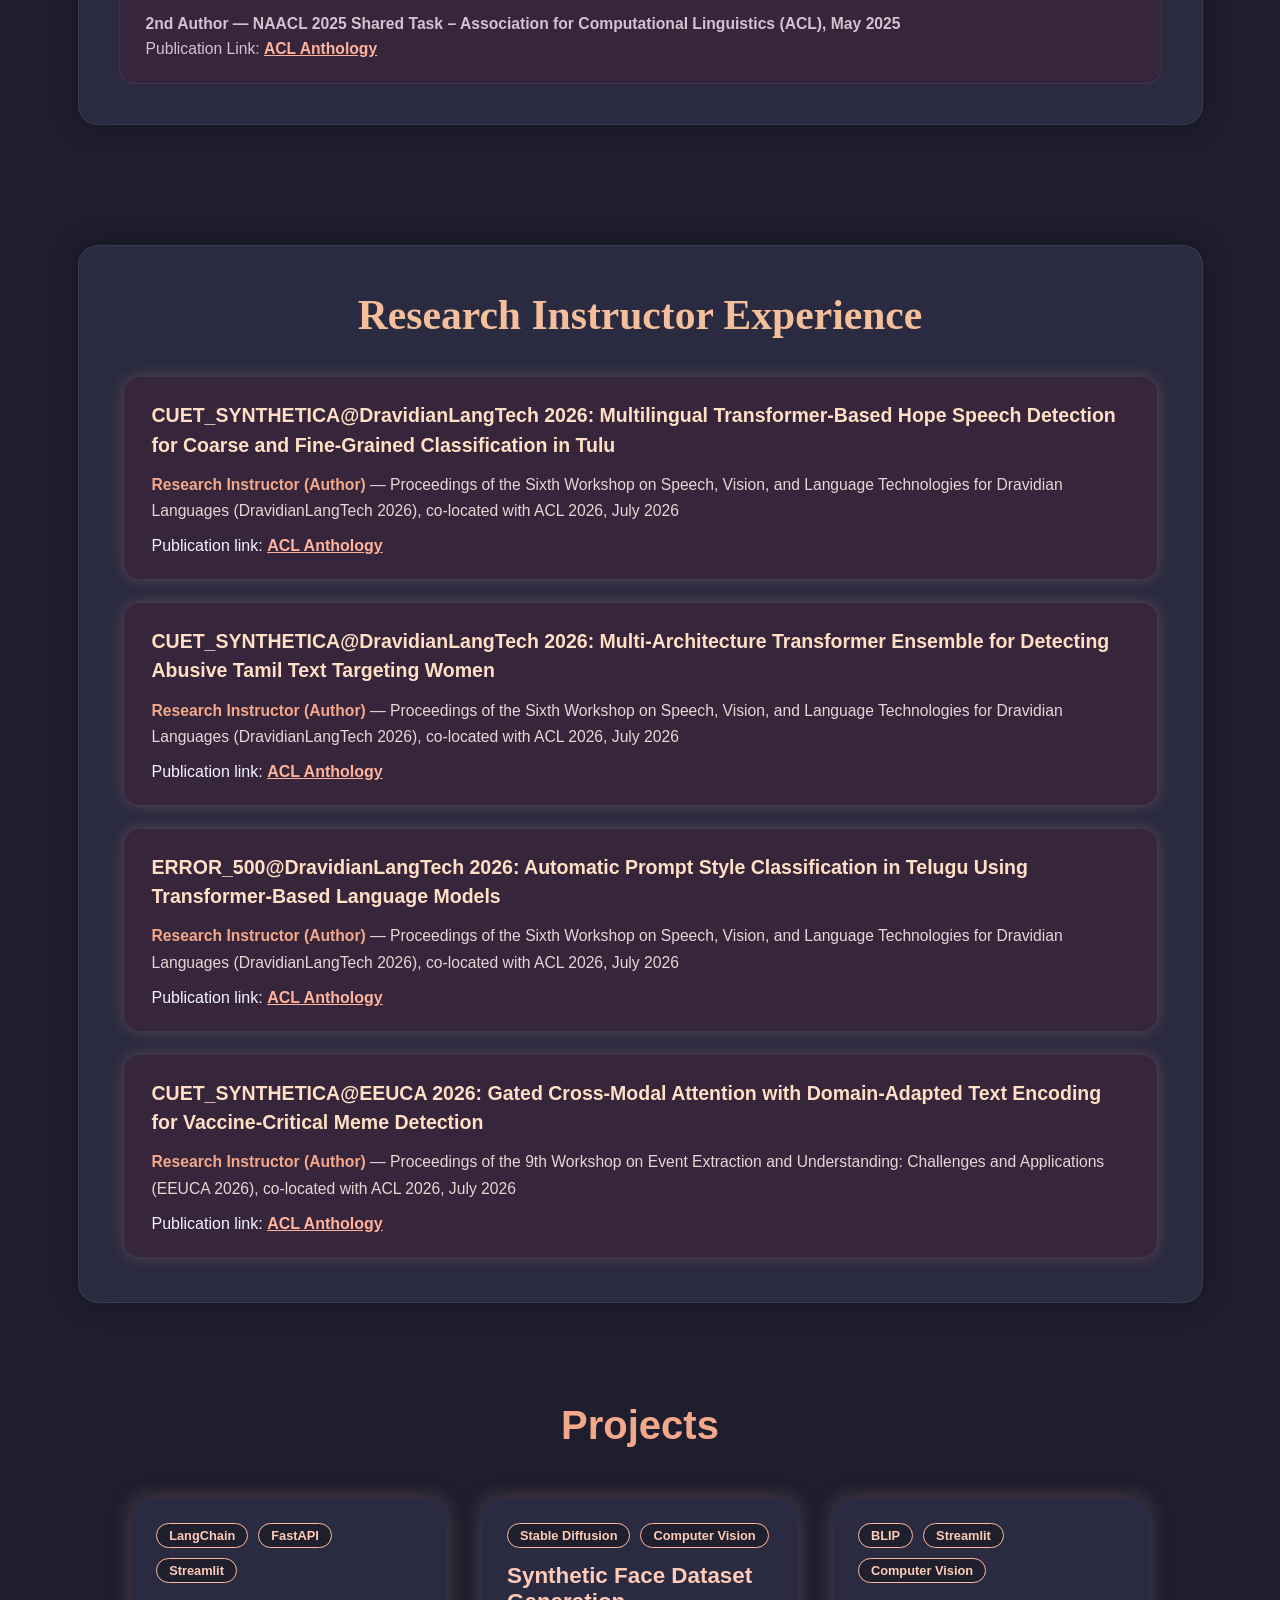
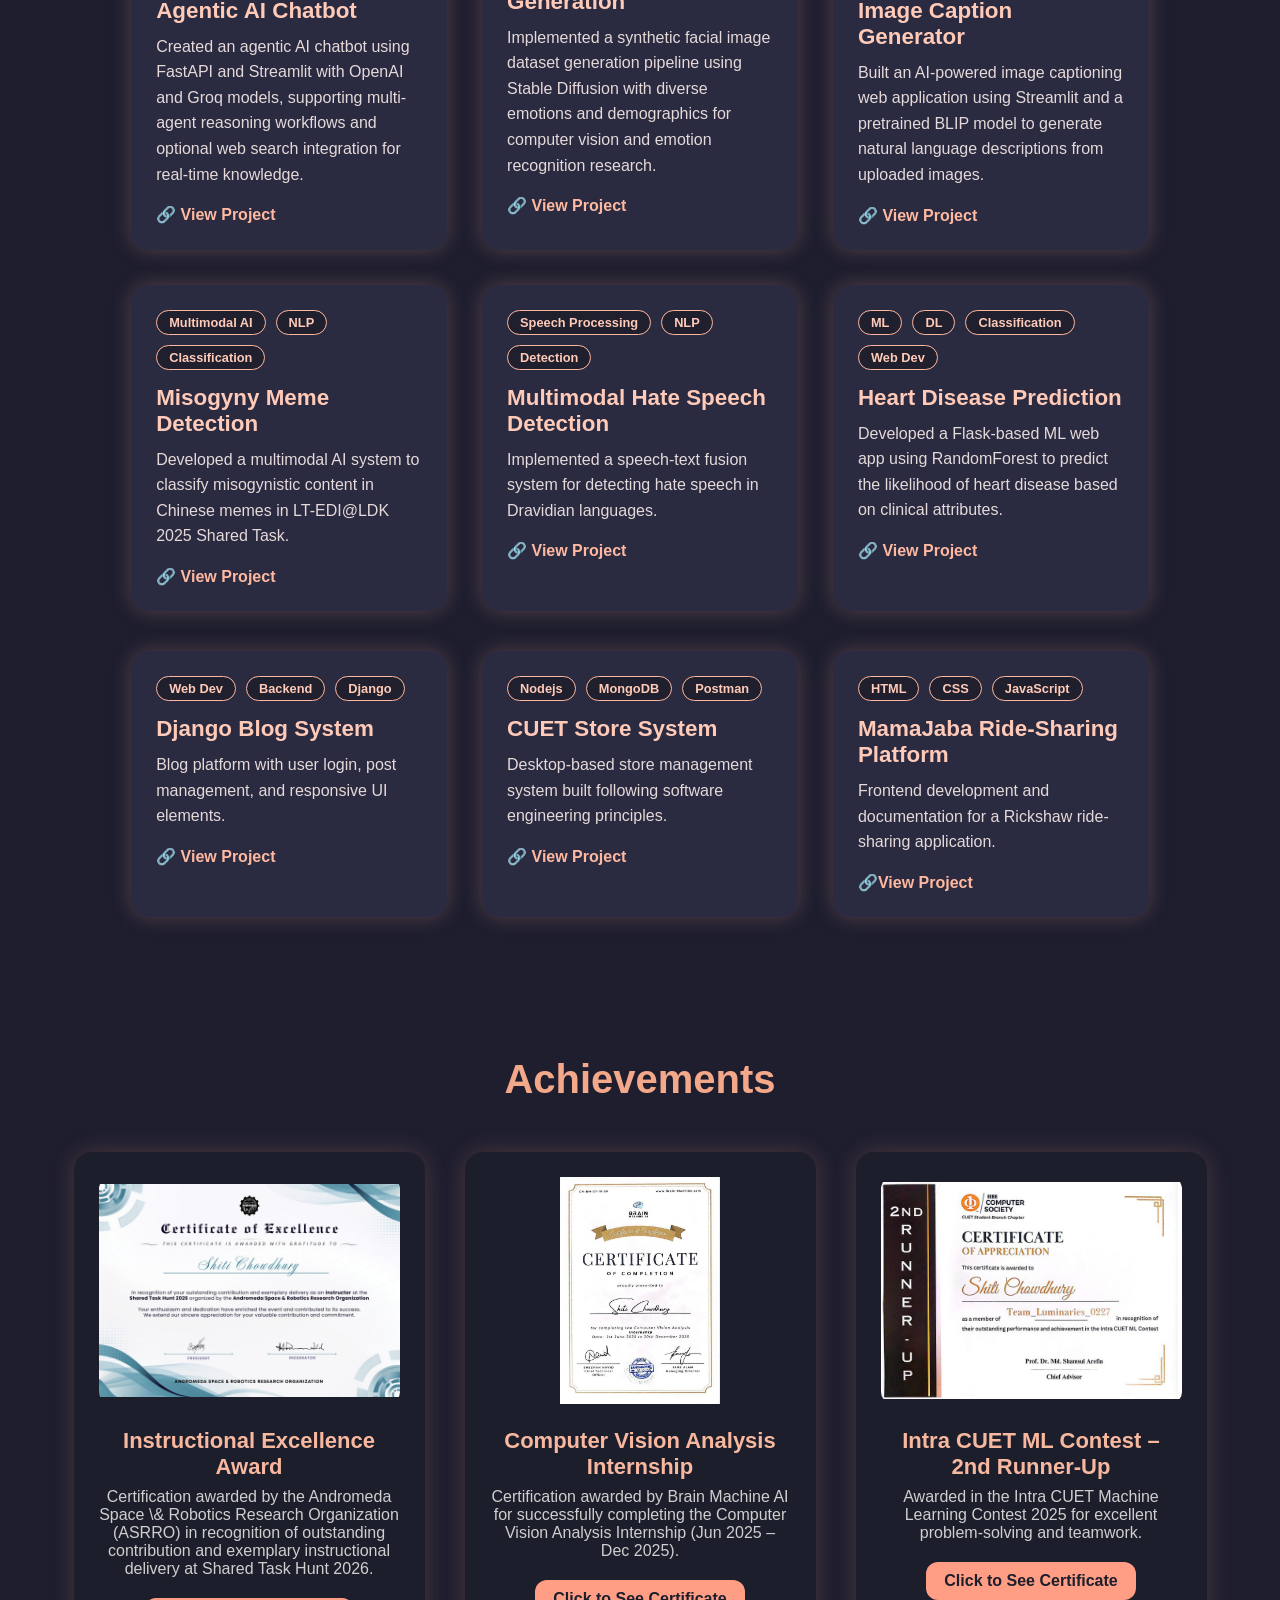
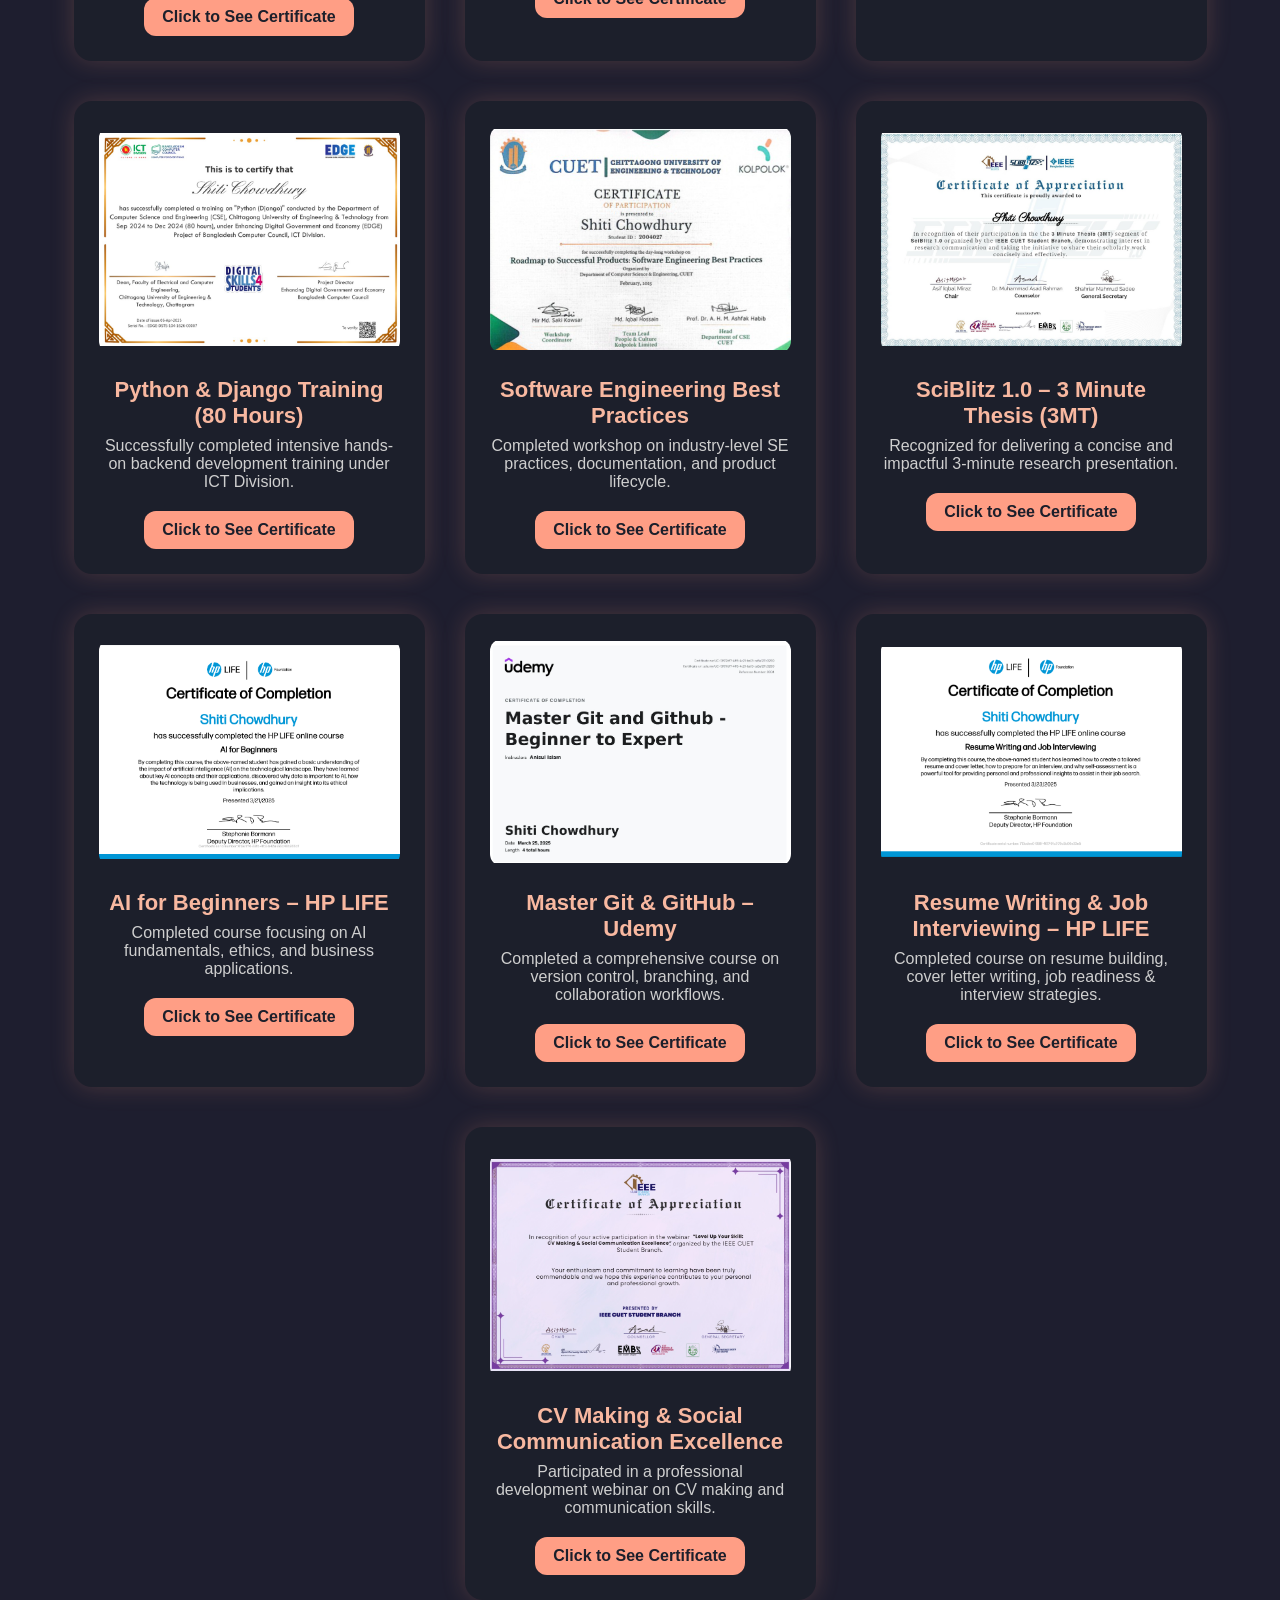
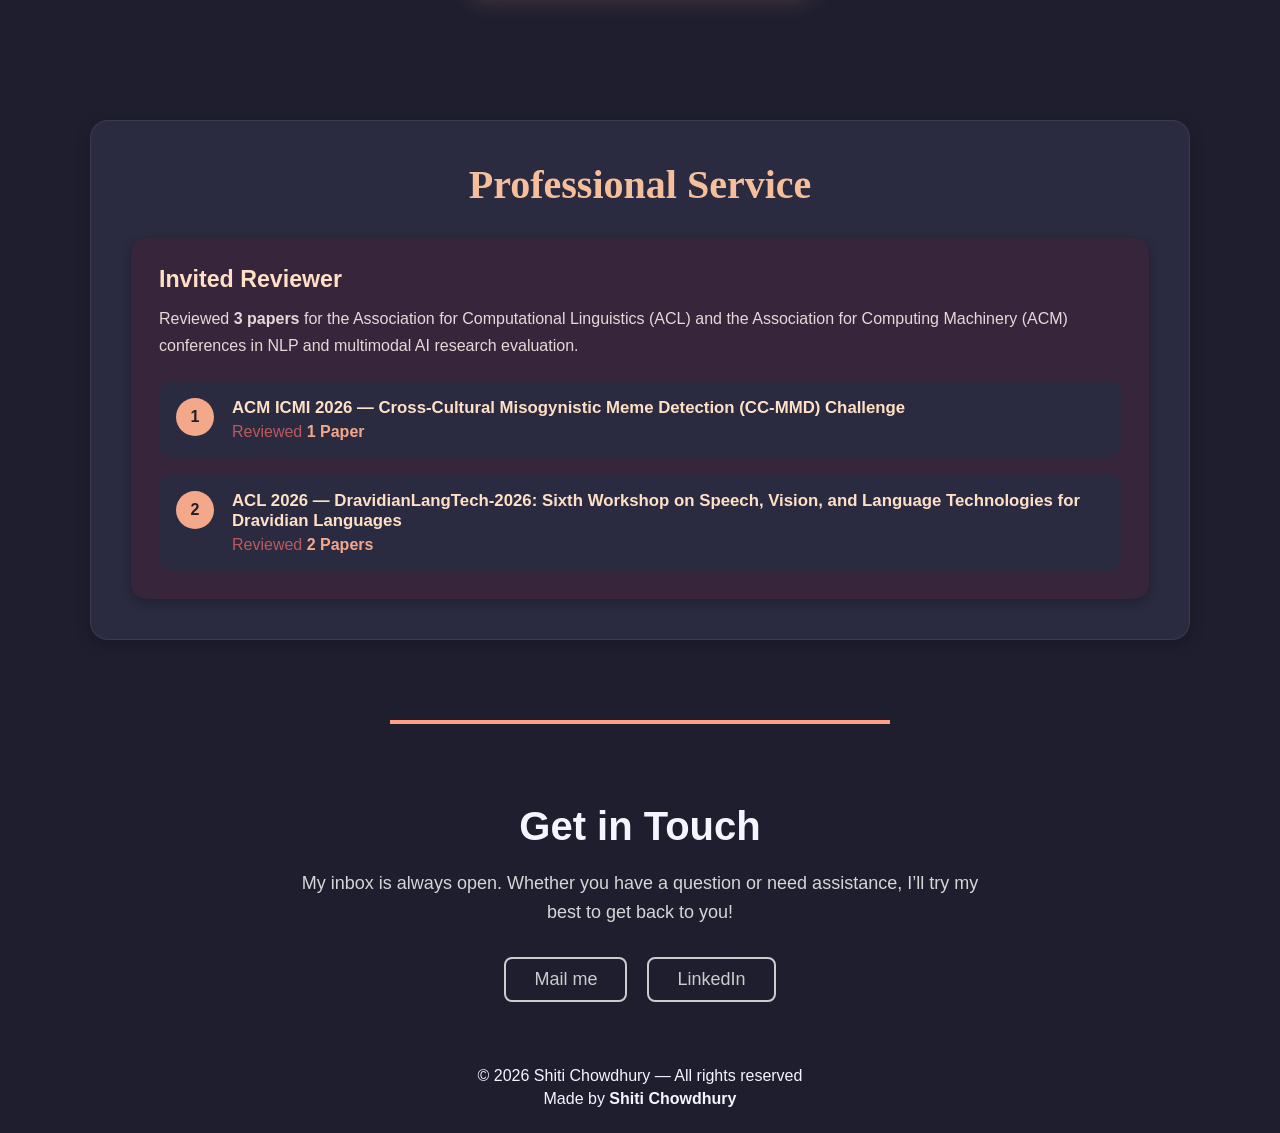
==== commit 463a5ed4: "Update default.html" ====
--- a/_layouts/default.html
+++ b/_layouts/default.html
@@ -1369,7 +1369,7 @@
 
     <div class="hero-buttons">
       <a class="btn-primary" 
-         href="https://drive.google.com/file/d/11kE-8F9vHn-OfJq0q8pKQeYedqo0HPWs/view?usp=drive_link"
+         href="https://drive.google.com/file/d/1Lh1L6J9uuQkQJZD7iAPa6cxU7BKtsyar/view?usp=drivesdk"
          target="_blank">
         Download CV
       </a>
@@ -1429,7 +1429,7 @@
       <div class="timeline-card">
         <h3>Chittagong University of Engineering & Technology (CUET)</h3>
         <h4>Bachelor of Science in Computer Science and Engineering (CSE)</h4>
-        <p class="year"><b>Final Year (Ongoing) — CGPA: 3.68 (Upto 7th Semester) </b> — Chattogram, Bangladesh</p>
+        <p class="year"><b>July 2026 — CGPA: 3.70 </b> — Chattogram, Bangladesh</p>
         <!-- <p class="details">
           Currently specializing in Artificial Intelligence, Machine Learning, Deep Learning
           and advanced software development. Engaged in academic research and collaborative work.
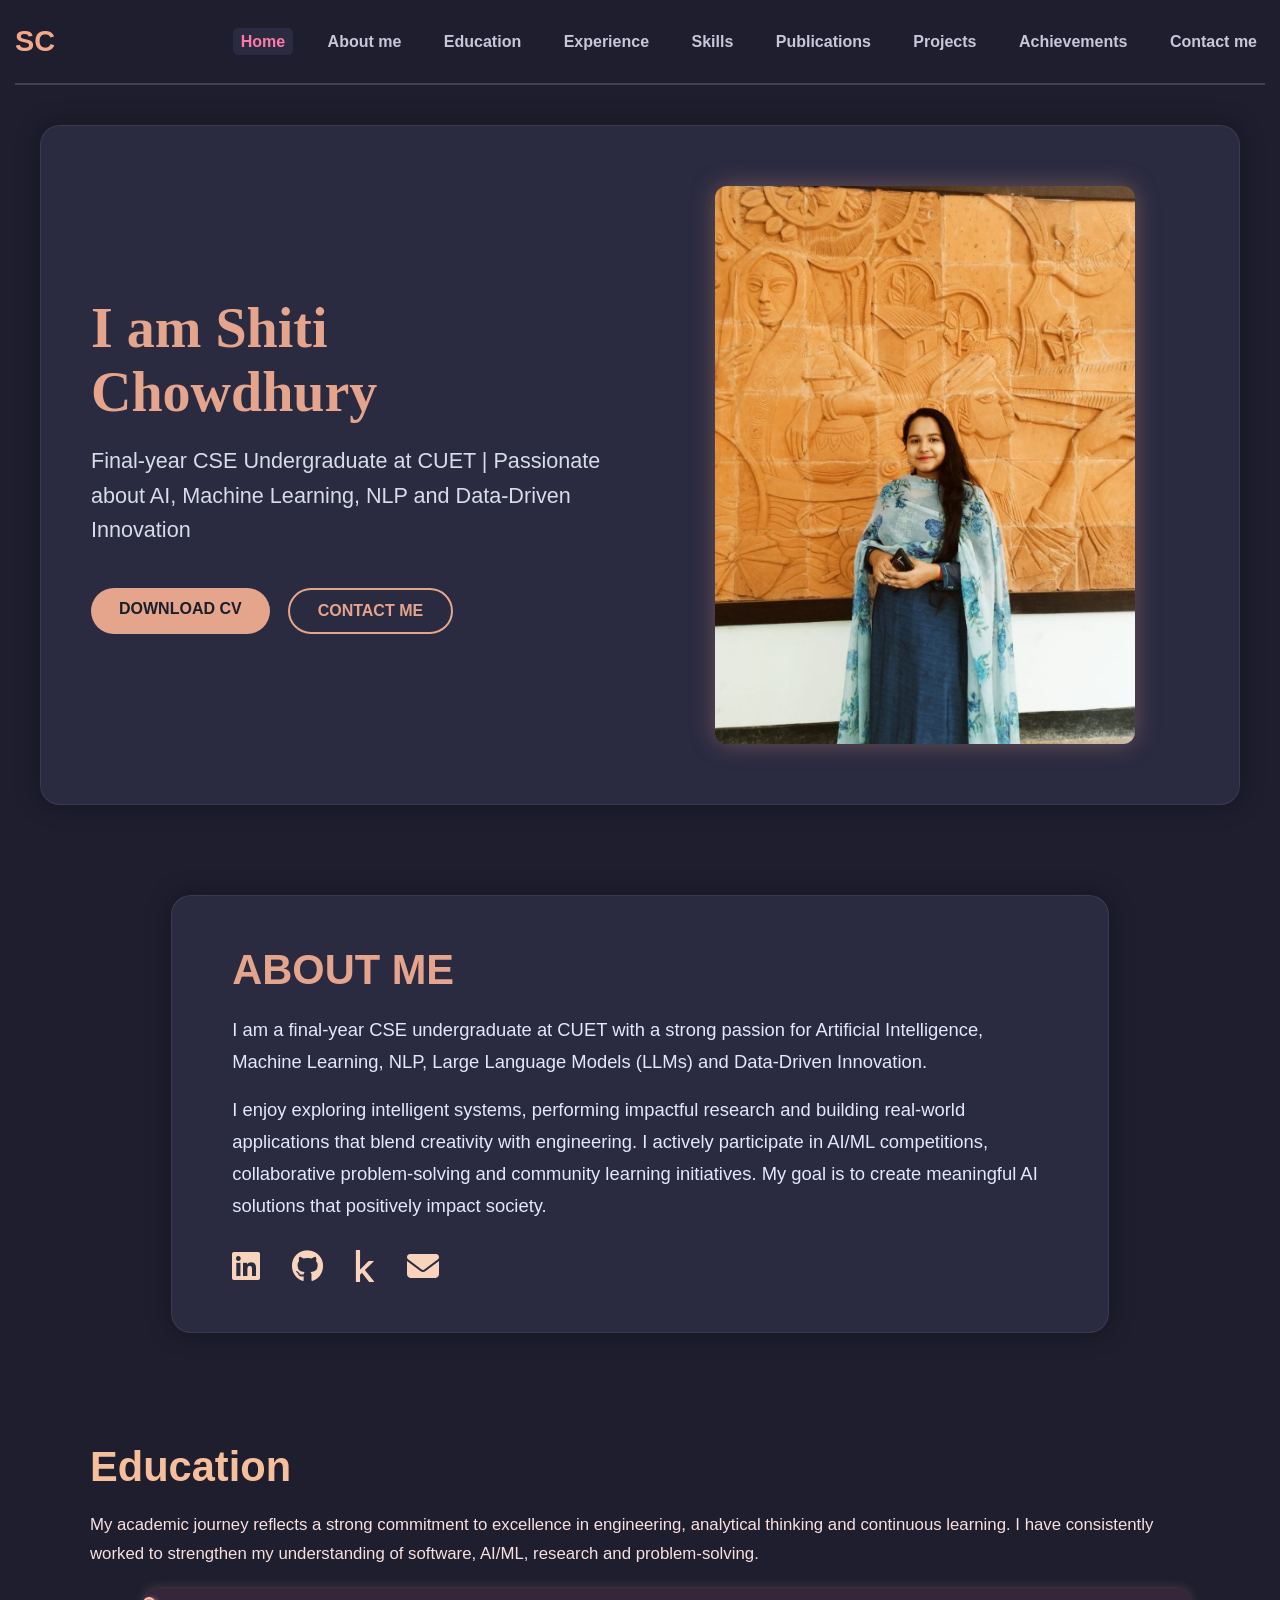
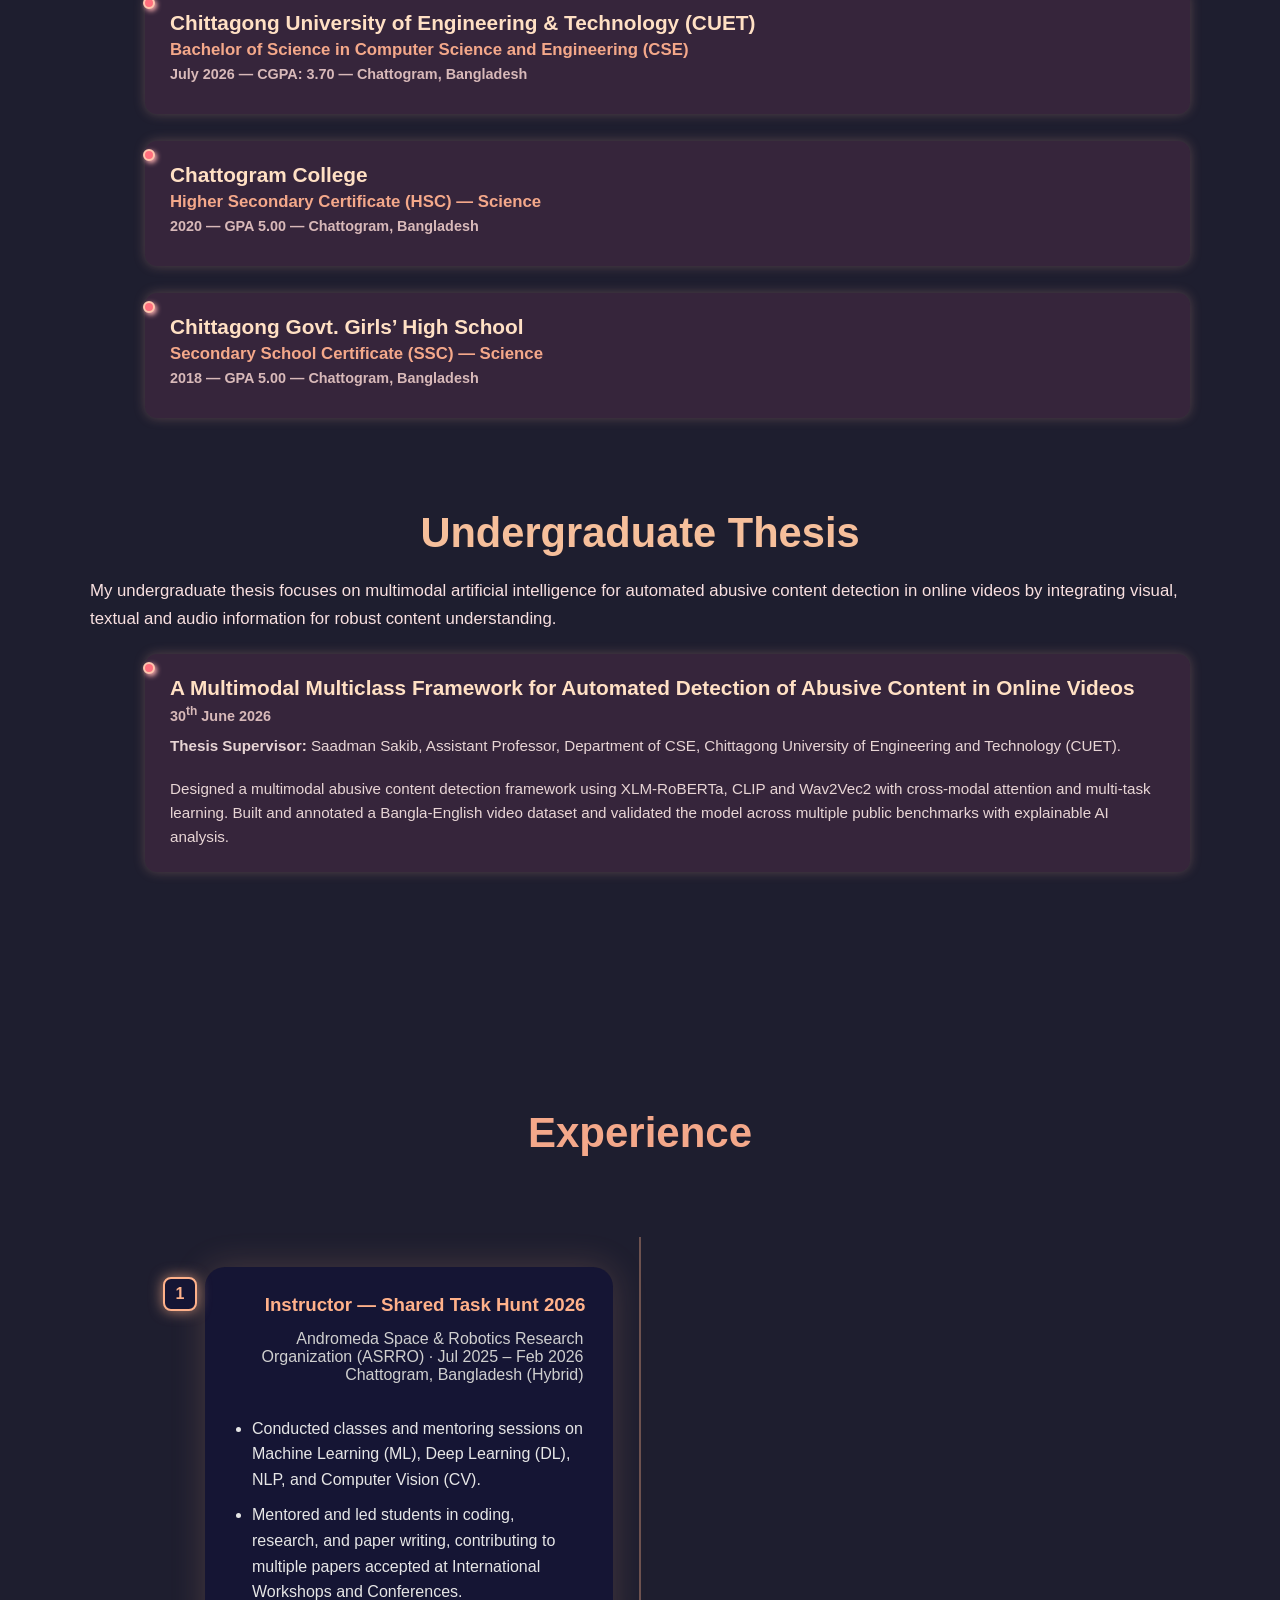
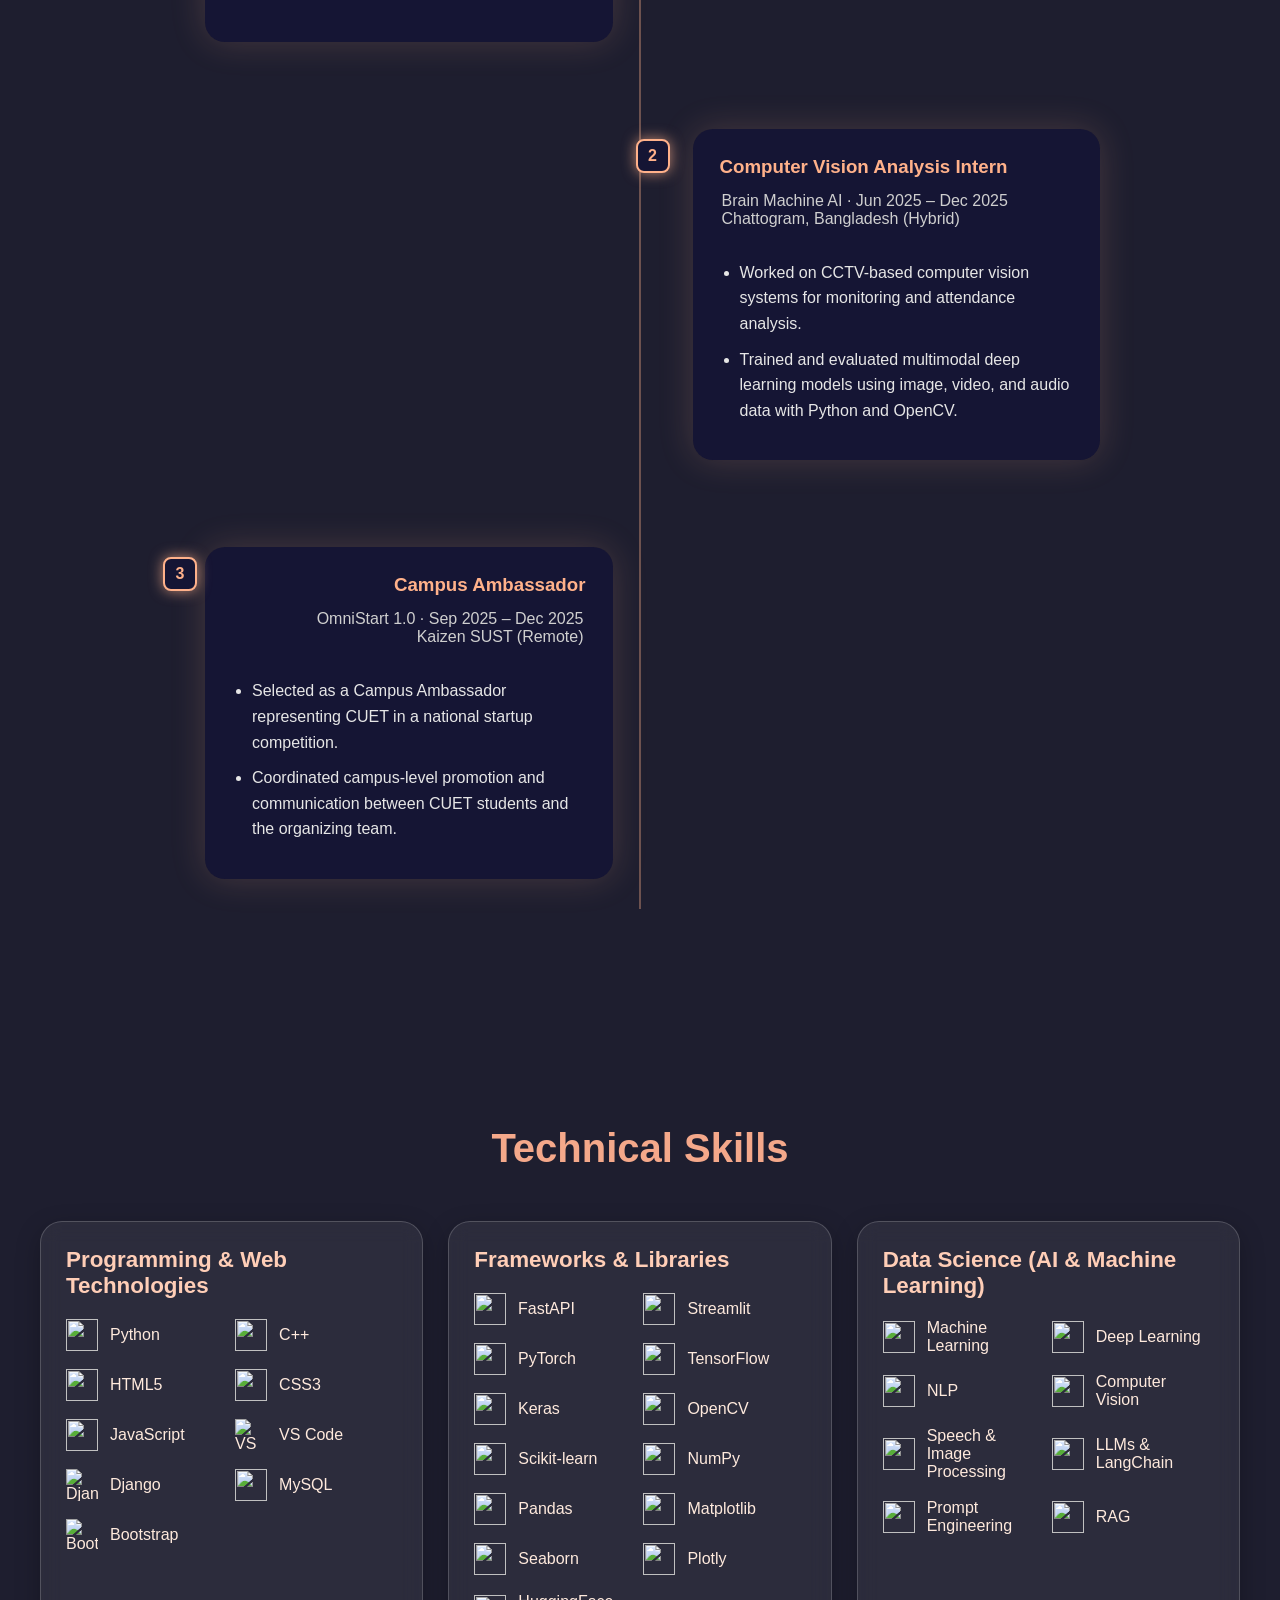
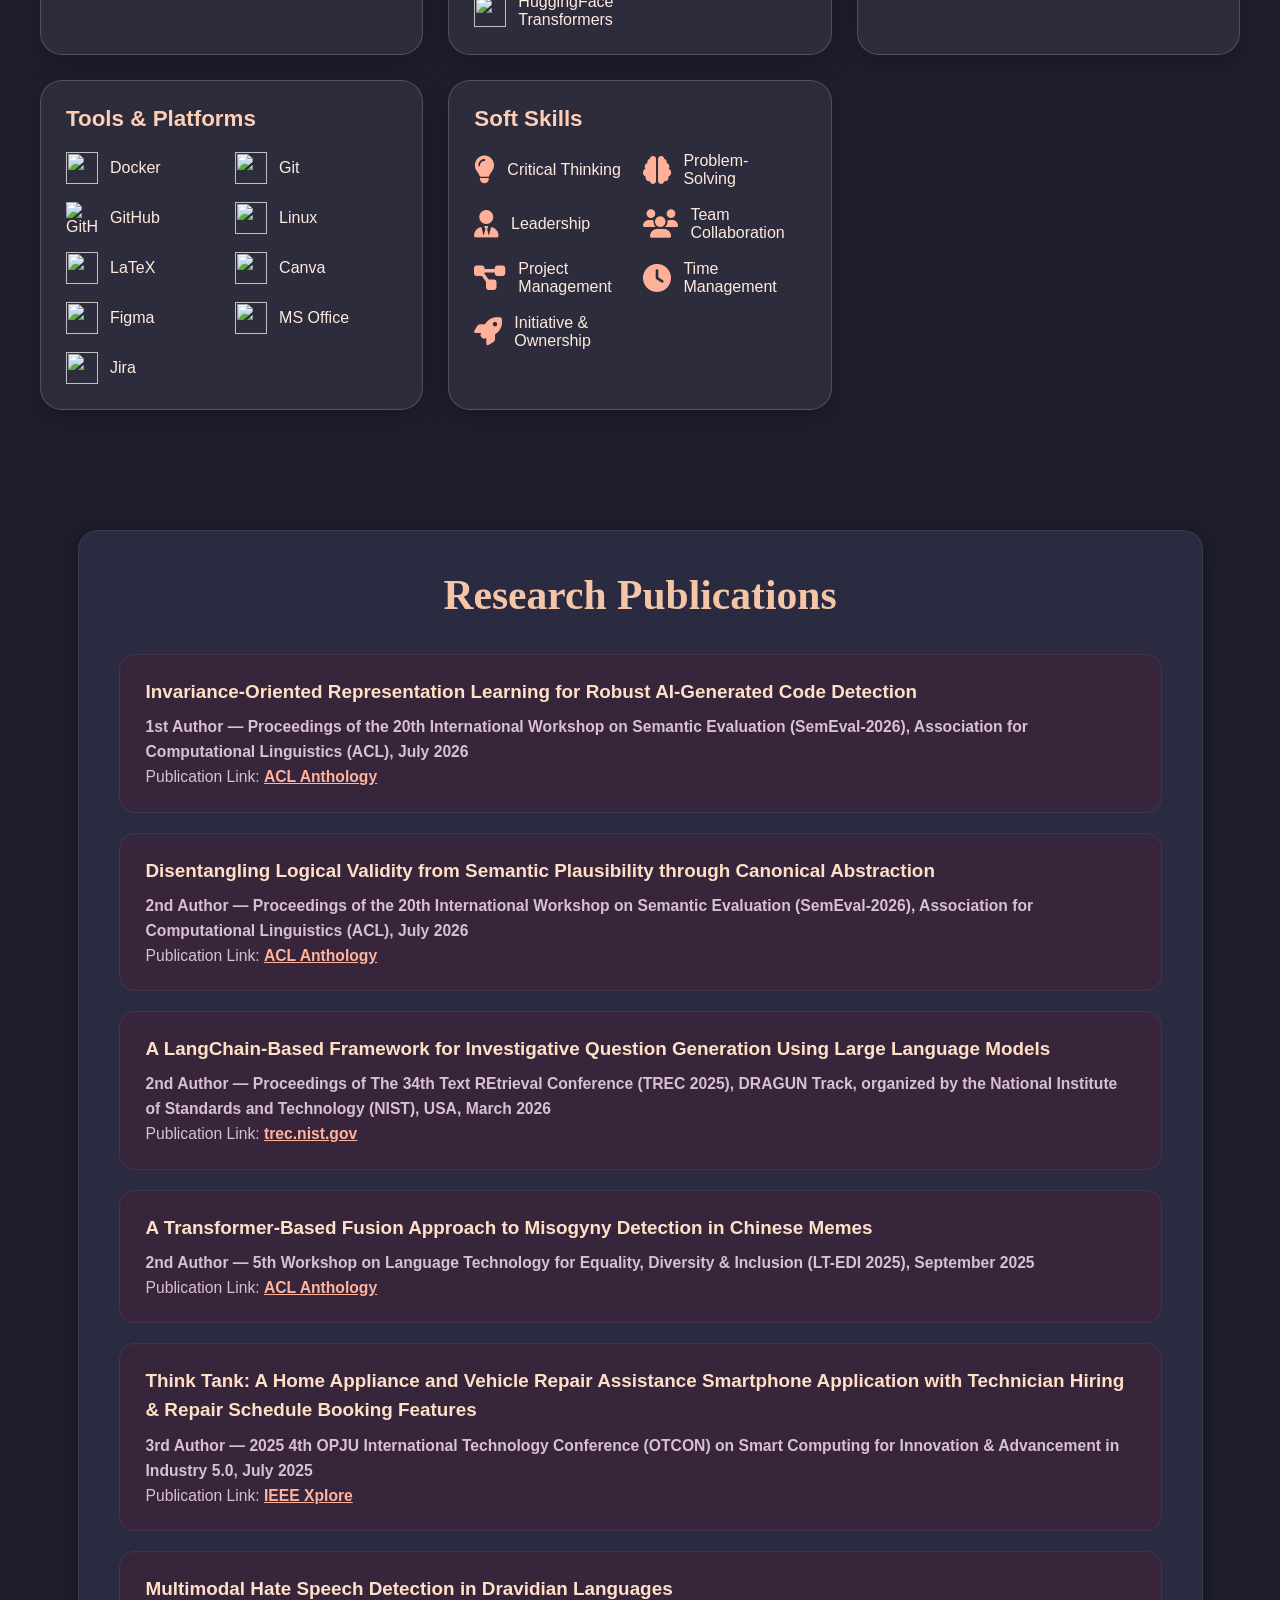
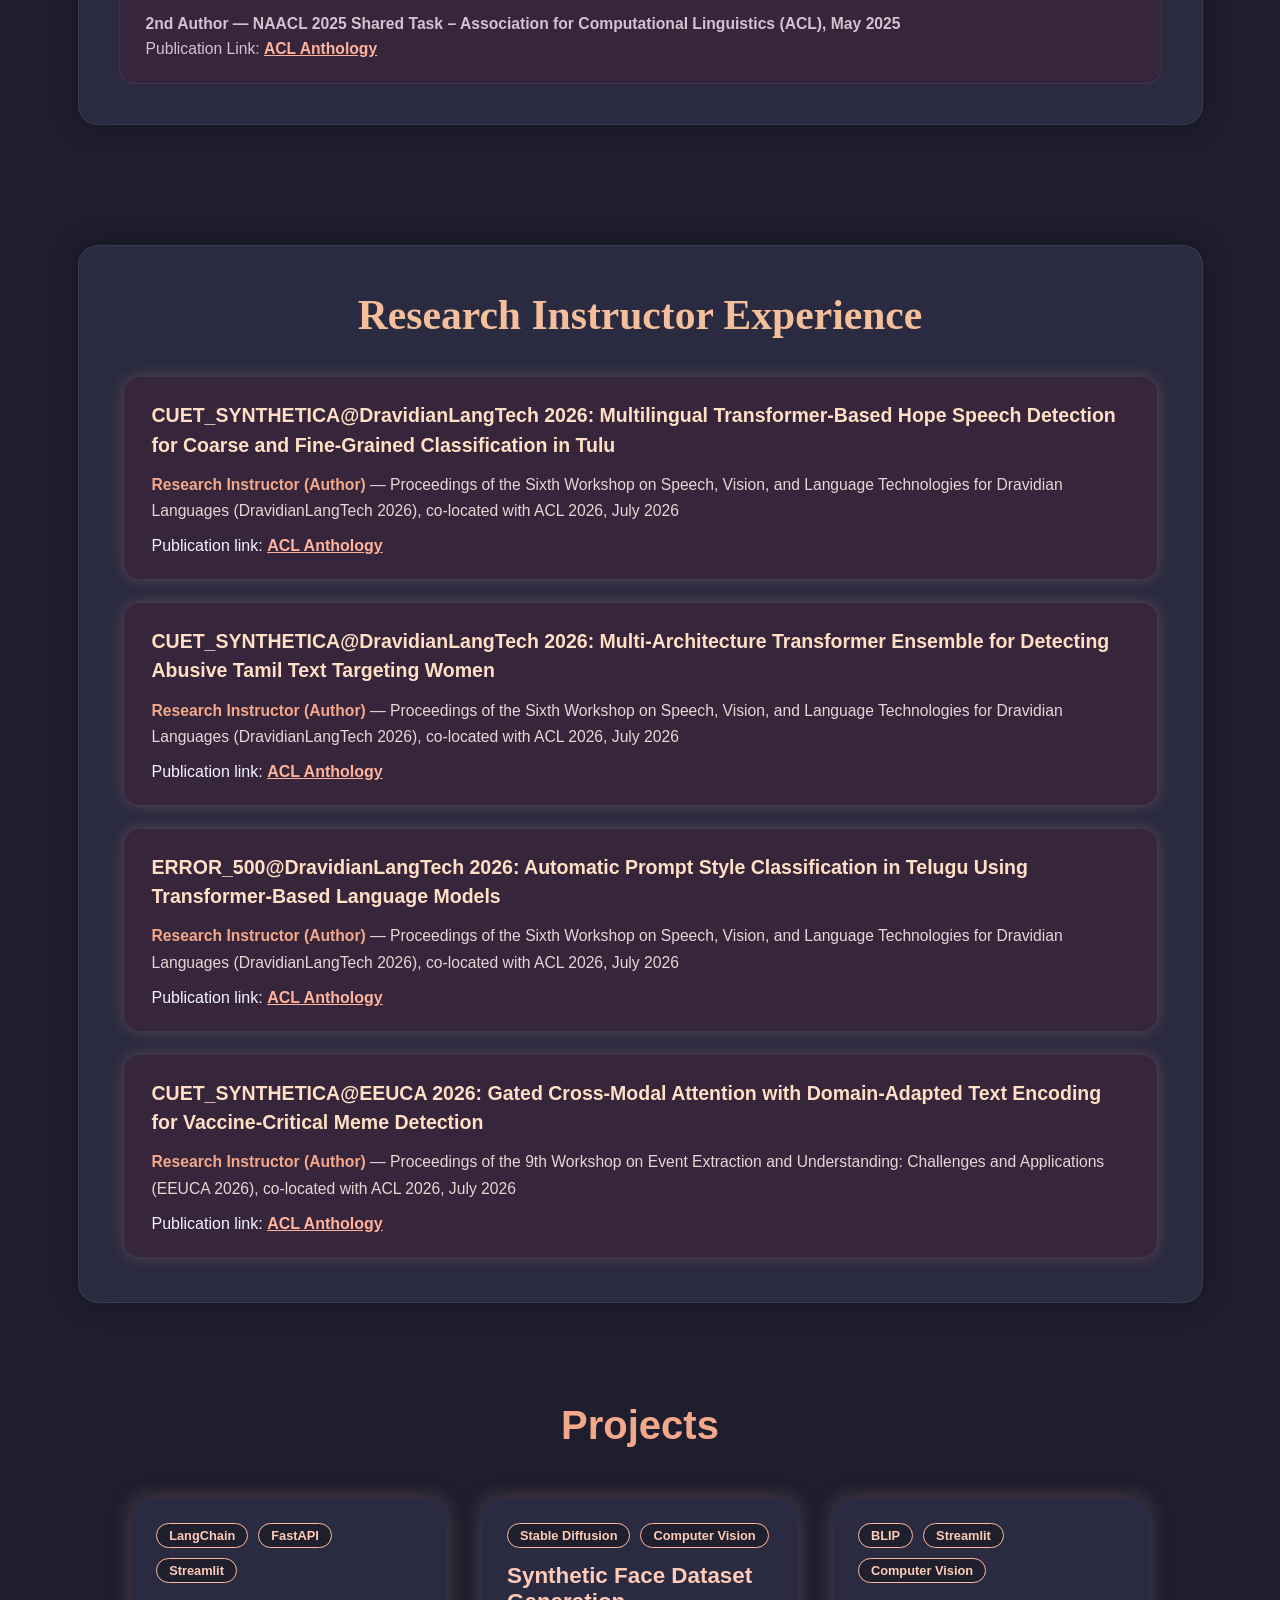
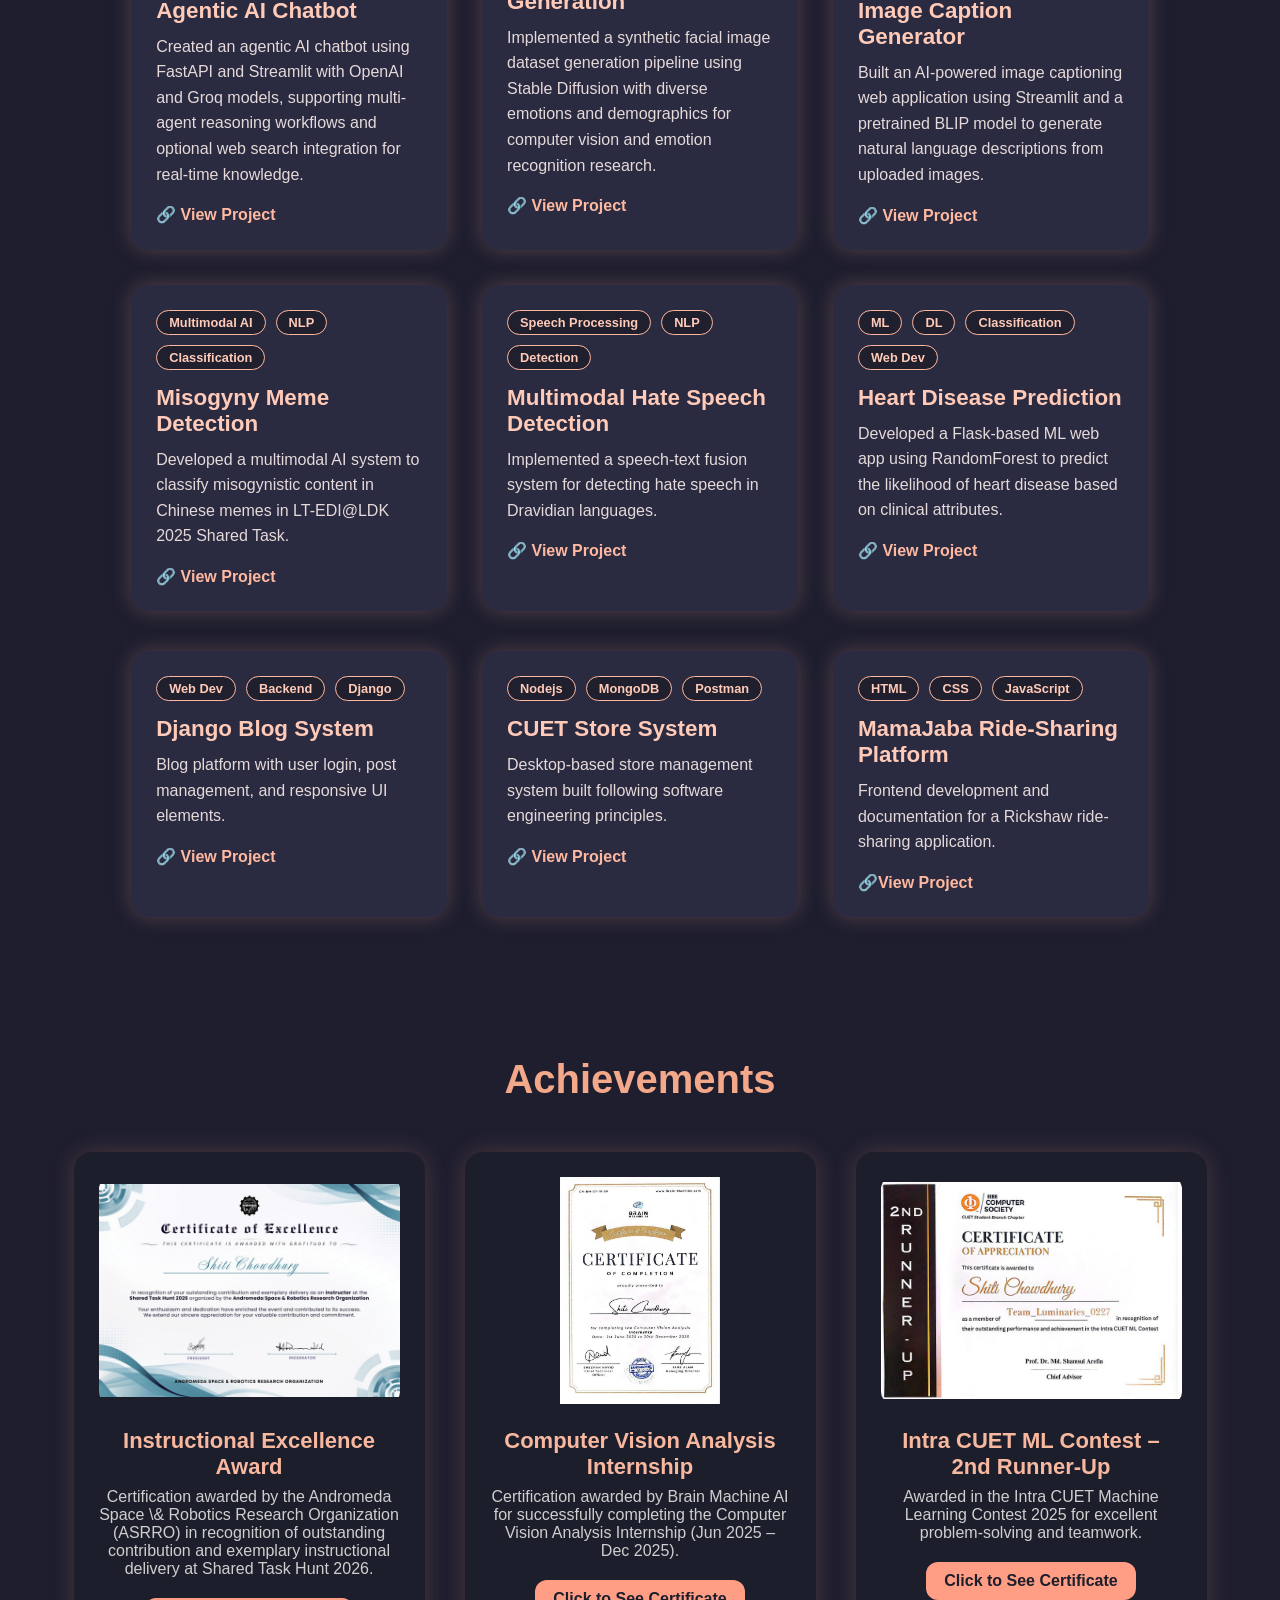
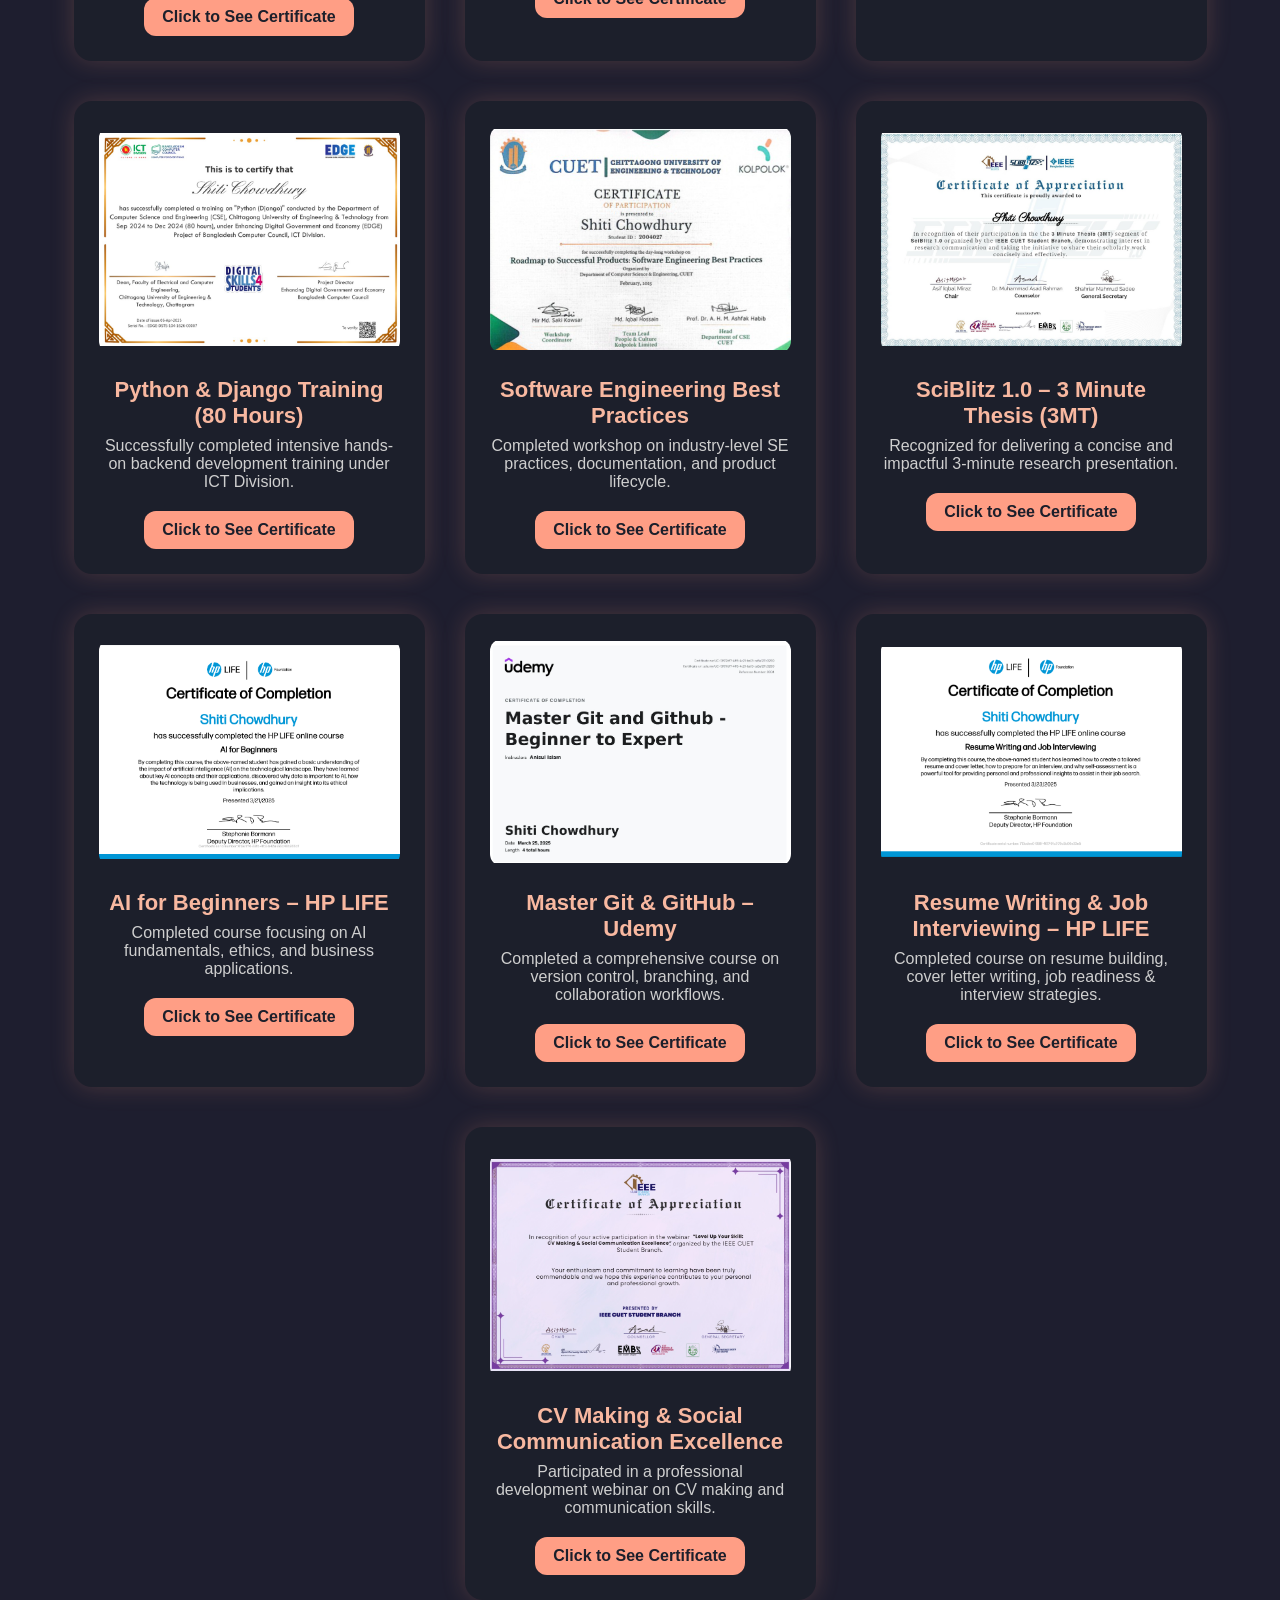
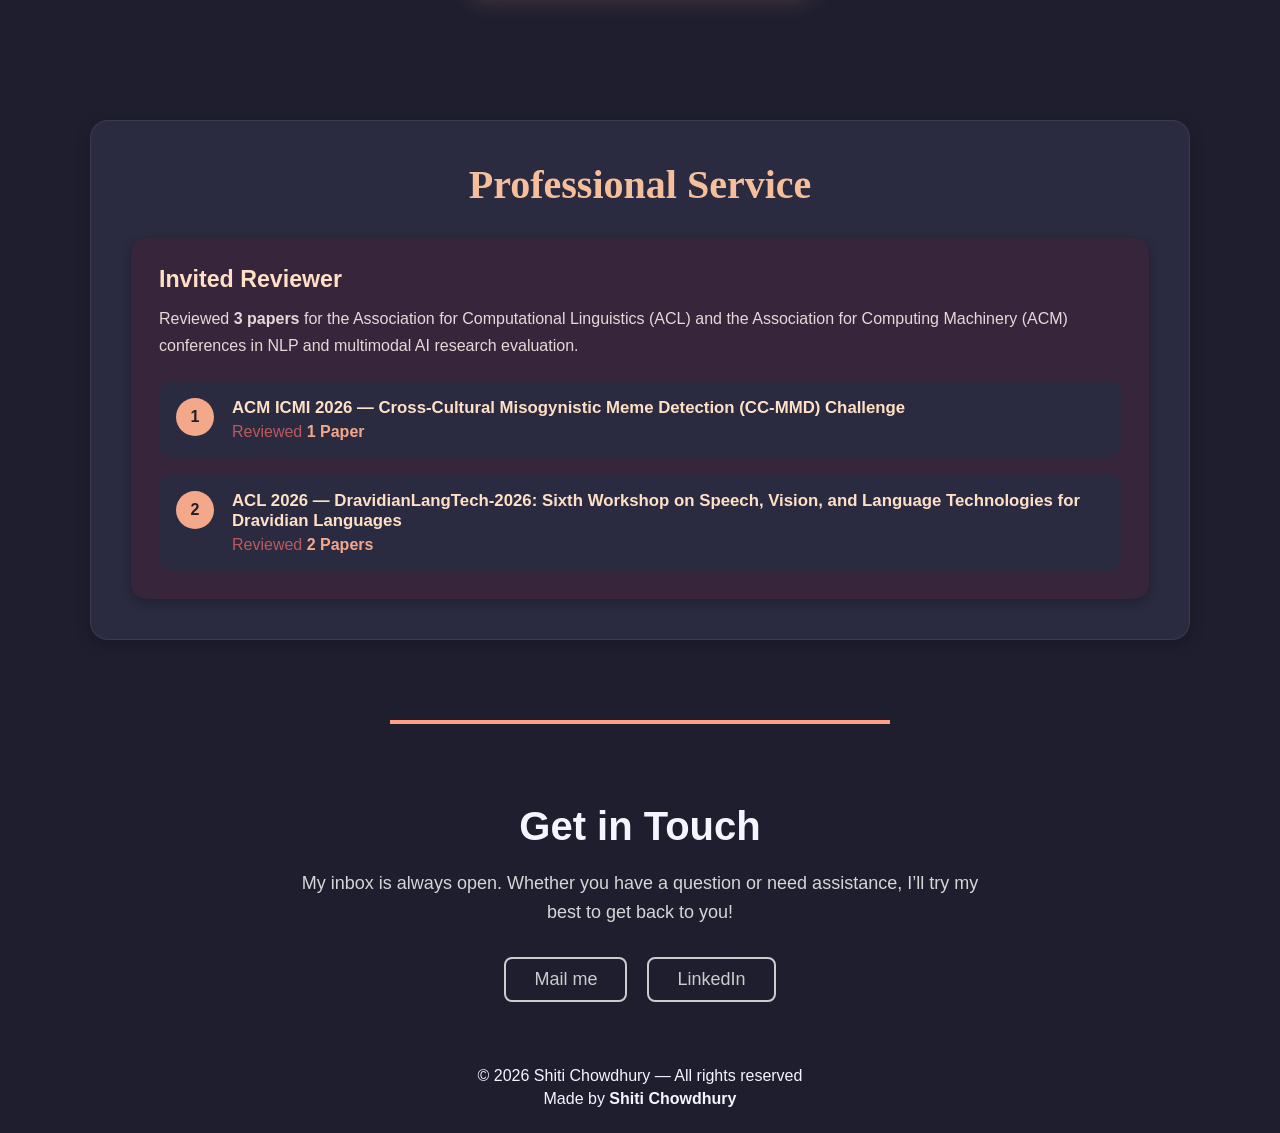
==== commit 0057f620: "Update default.html" ====
--- a/_layouts/default.html
+++ b/_layouts/default.html
@@ -1429,7 +1429,7 @@
       <div class="timeline-card">
         <h3>Chittagong University of Engineering & Technology (CUET)</h3>
         <h4>Bachelor of Science in Computer Science and Engineering (CSE)</h4>
-        <p class="year"><b>July 2026 — CGPA: 3.70 </b> — Chattogram, Bangladesh</p>
+        <p class="year"><b>July 2026 — CGPA: 3.70  — Chattogram, Bangladesh </b></p>
         <!-- <p class="details">
           Currently specializing in Artificial Intelligence, Machine Learning, Deep Learning
           and advanced software development. Engaged in academic research and collaborative work.
@@ -1443,7 +1443,7 @@
       <div class="timeline-card">
         <h3>Chattogram College</h3>
         <h4>Higher Secondary Certificate (HSC) — Science</h4>
-        <p class="year"><b>2020 — GPA 5.00 </b>— Chattogram, Bangladesh</p>
+        <p class="year"><b>2020 — GPA 5.00 — Chattogram, Bangladesh </b></p>
         <!-- <p class="details">
           Focused on science subjects with strong analytical, mathematical
           and problem-solving foundations essential for engineering.
@@ -1457,7 +1457,7 @@
       <div class="timeline-card">
         <h3>Chittagong Govt. Girls’ High School</h3>
         <h4>Secondary School Certificate (SSC) — Science</h4>
-        <p class="year"><b>2018 — GPA 5.00 </b>— Chattogram, Bangladesh</p>
+        <p class="year"><b>2018 — GPA 5.00 — Chattogram, Bangladesh</b></p>
         <!-- <!-- <p class="details"> -->
           <!-- Achieved strong academic results and developed a lifelong passion
           for learning, leadership and scientific exploration. -->
